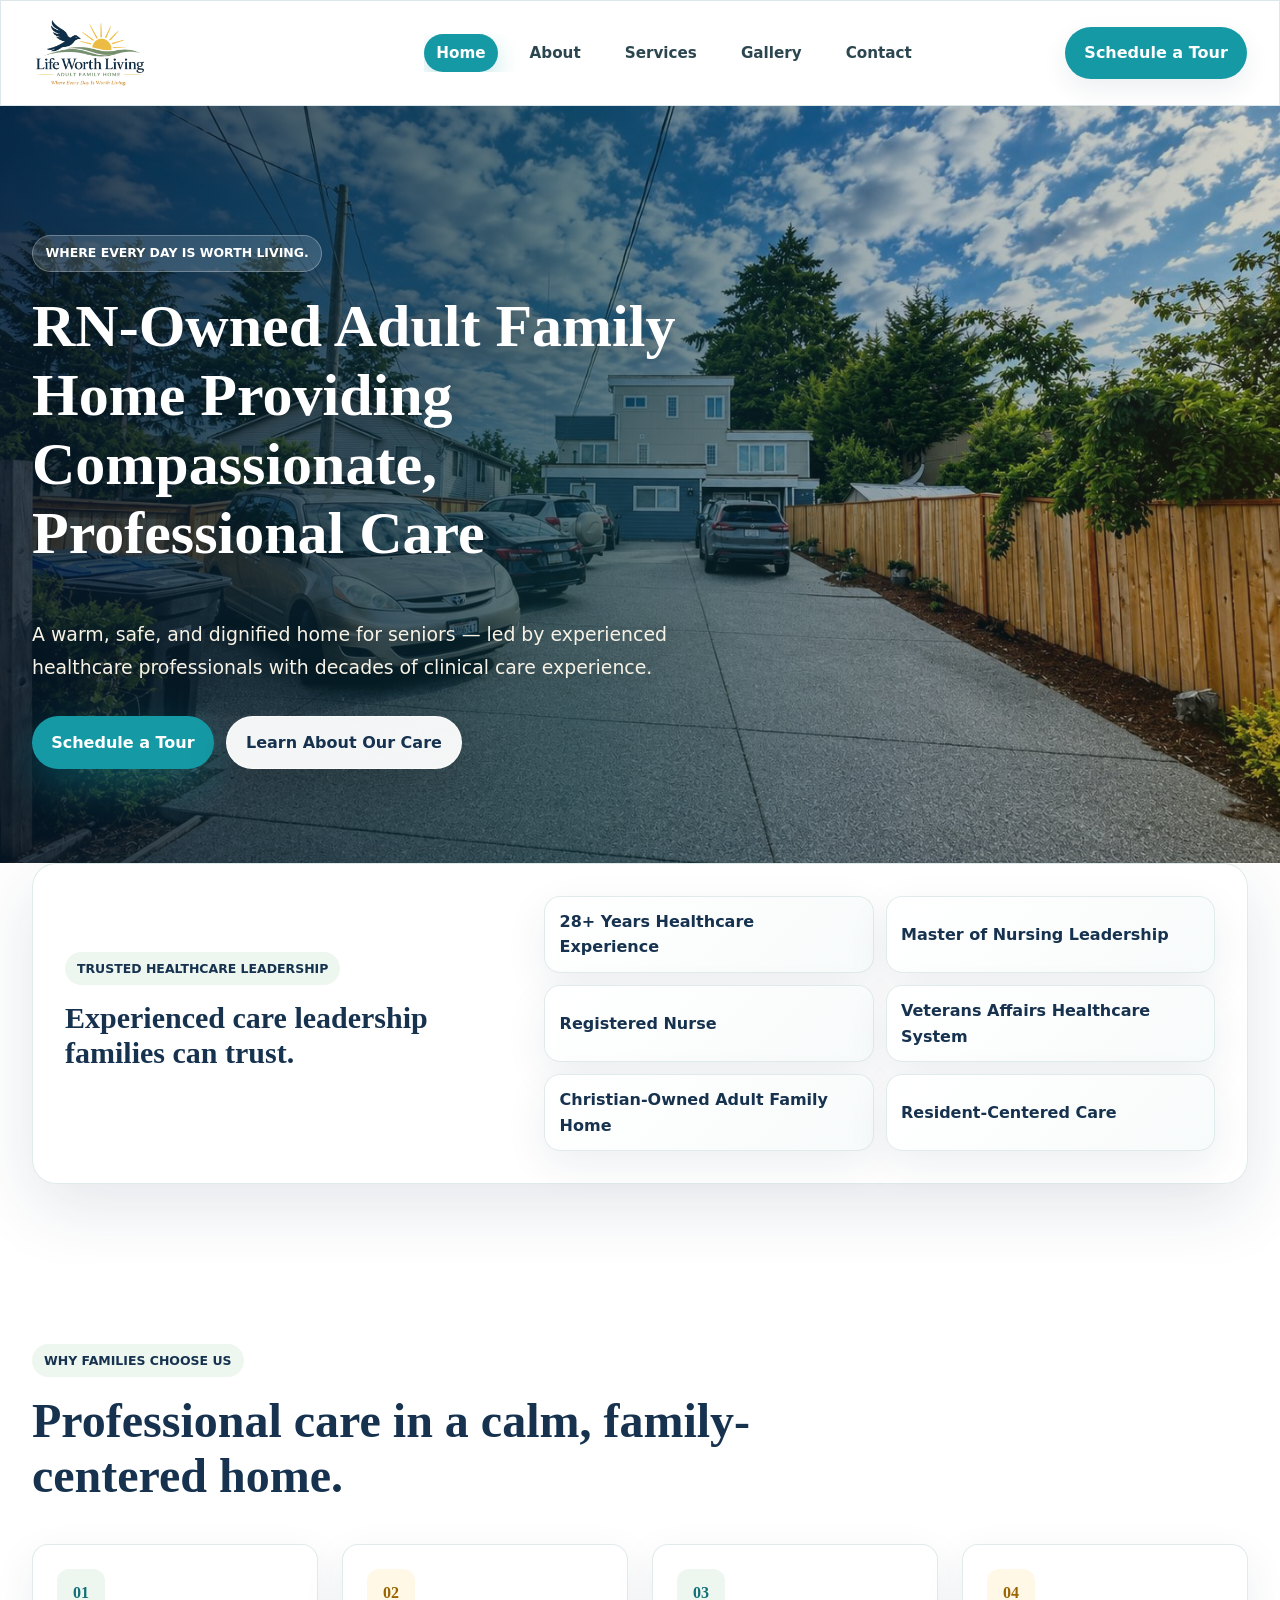
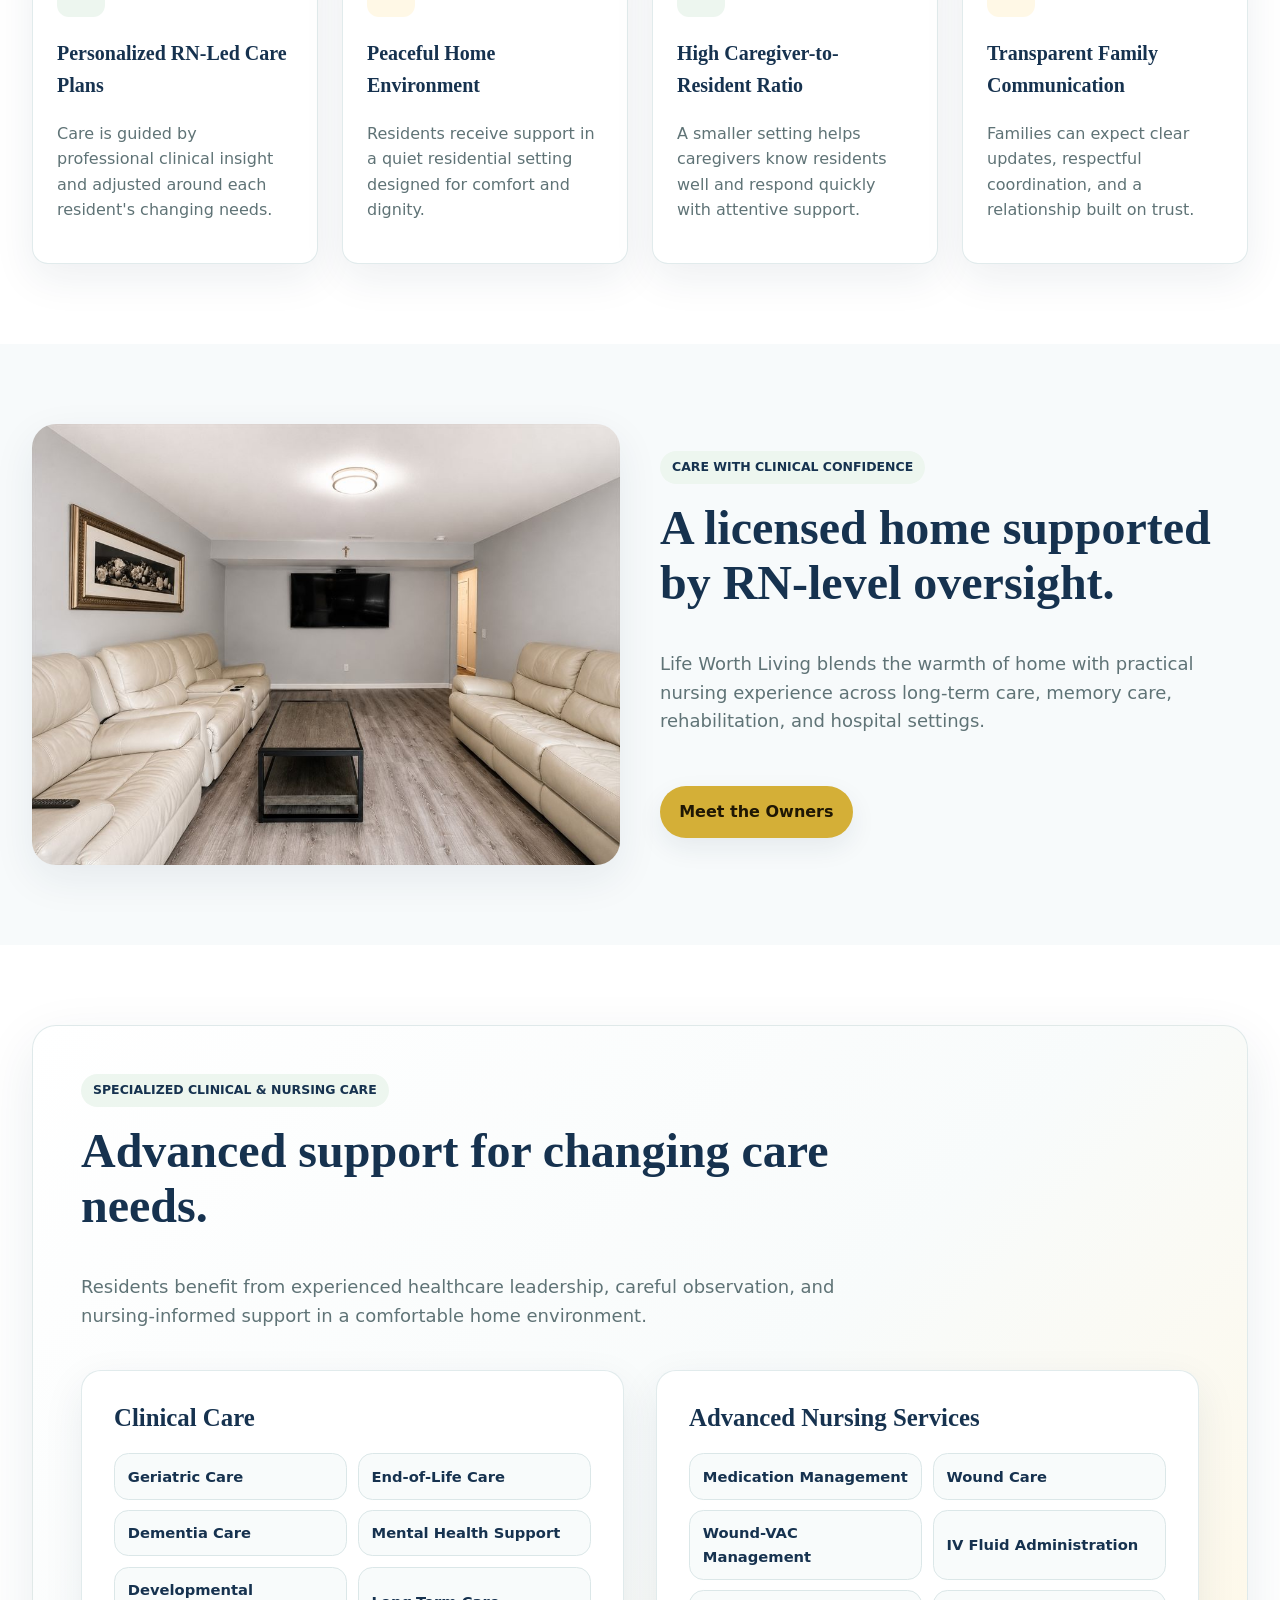
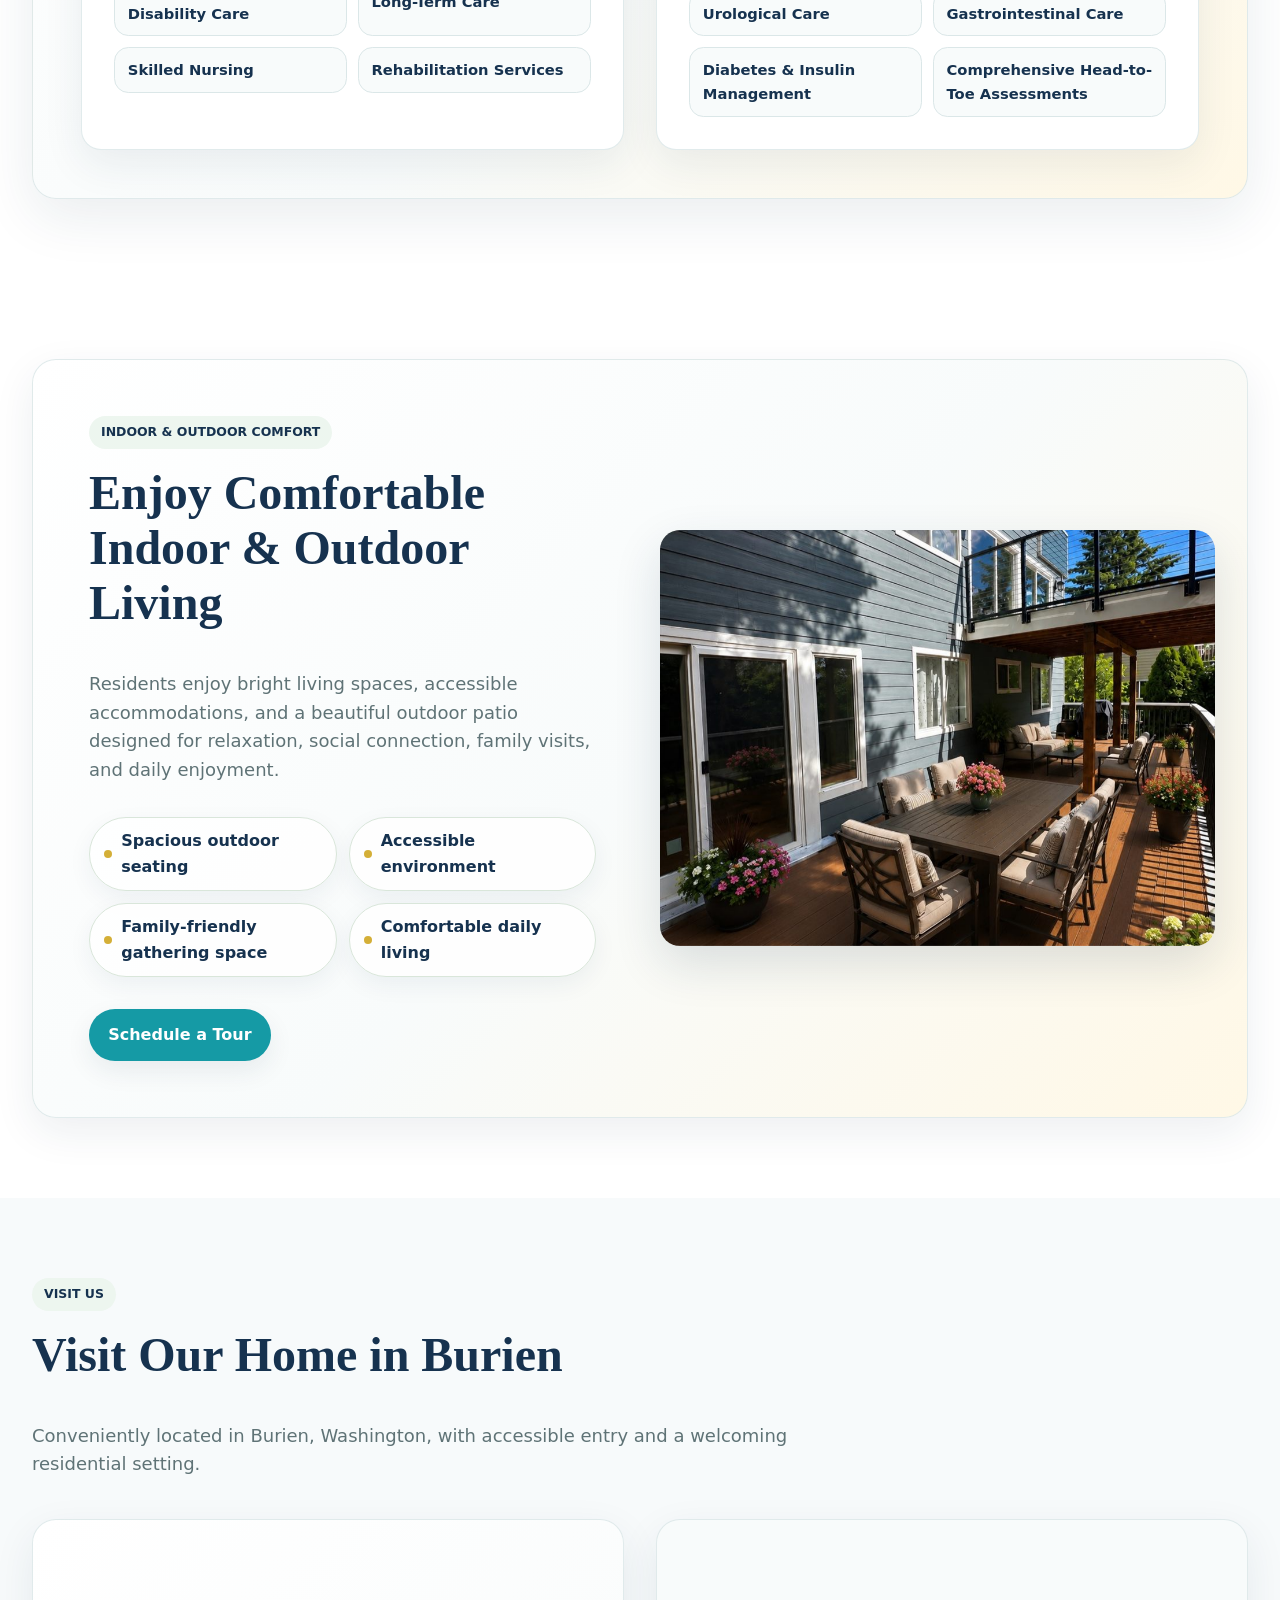
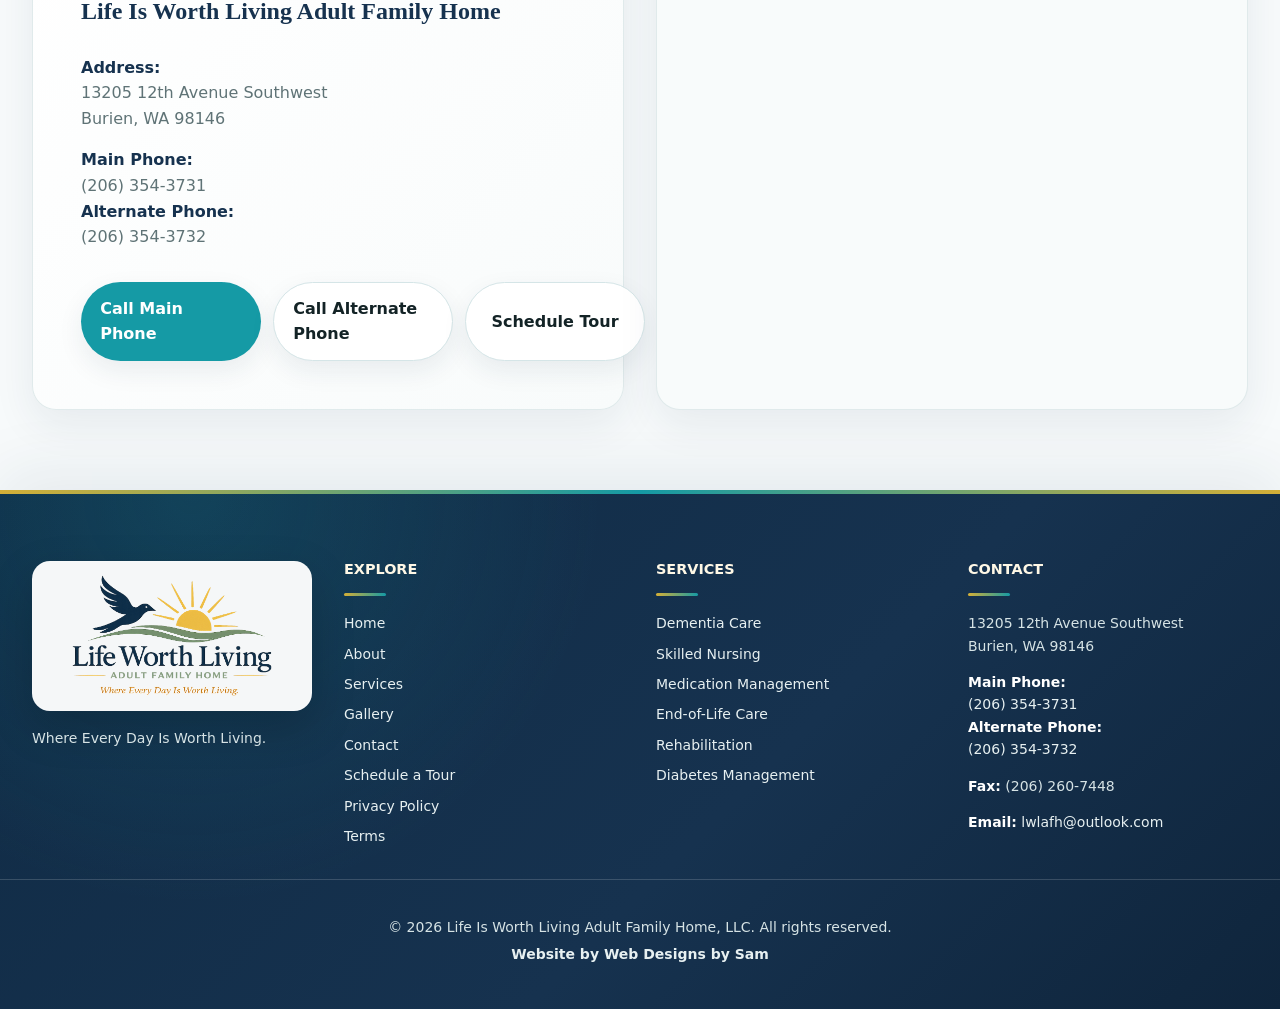
==== index.html @ f5791c4a "Final launch polish and QA" ====
<!doctype html>
<html lang="en">
<head>
  <meta charset="utf-8">
  <meta name="viewport" content="width=device-width, initial-scale=1">
  <title>Life Worth Living | RN-Owned Adult Family Home in Burien, WA</title>
  <meta name="description" content="Life Worth Living is an RN-owned Adult Family Home in Burien, WA providing compassionate 24/7 senior care, medication support, and dignified daily living.">
  <link rel="canonical" href="https://www.lifeworthlivingafh.com/">
  <meta property="og:title" content="Life Worth Living | RN-Owned Adult Family Home">
  <meta property="og:description" content="Compassionate, professional senior care in a warm Burien Adult Family Home.">
  <meta property="og:type" content="website">
  <meta property="og:url" content="https://www.lifeworthlivingafh.com/">
  <meta property="og:image" content="https://www.lifeworthlivingafh.com/assets/images/hero-home.jpg">
  <link rel="icon" type="image/png" href="favicon.png">
  <link rel="apple-touch-icon" href="apple-touch-icon.png">
  <link rel="stylesheet" href="styles.css">
  <script type="application/ld+json">{"@context":"https://schema.org","@type":"NursingHome","name":"Life Is Worth Living Adult Family Home, LLC","description":"RN-owned Adult Family Home in Burien, WA providing compassionate senior care with 15+ years of nursing experience.","address":{"@type":"PostalAddress","streetAddress":"13205 12th Avenue Southwest","addressLocality":"Burien","addressRegion":"WA","postalCode":"98146","addressCountry":"US"},"telephone":["(206) 354-3731","(206) 354-3732"],"email":"lwlafh@outlook.com","url":"https://www.lifeworthlivingafh.com","image":"https://www.lifeworthlivingafh.com/assets/images/hero-home.jpg","openingHours":"Mo-Su 00:00-23:59"}</script>
</head>
<body>
  <!-- Header -->
  <header class="sticky top-0 z-50 bg-white-90 backdrop-blur border site-header" data-mobile-nav>
    <nav class="mx-auto max-w-7xl px-4 sm-px-6 lg-px-8 py-4 flex items-center justify-between gap-4" aria-label="Main navigation">
      <a class="flex items-center gap-3 font-extrabold text-xl text-ink" href="index.html"><img class="brand-logo brand-logo-horizontal" src="assets/logo/logo-primary.png" alt="Life Worth Living Adult Family Home logo"></a>
      <div class="flex items-center gap-5 overflow-x-auto mobile-nav desktop-nav"><a class="nav-link is-active" href="index.html" aria-current="page">Home</a><a class="nav-link" href="about/">About</a><a class="nav-link" href="services/">Services</a><a class="nav-link" href="gallery/">Gallery</a><a class="nav-link" href="contact/">Contact</a></div>
      <a class="btn btn-primary mobile-full desktop-cta" href="schedule-tour/">Schedule a Tour</a>
      <button class="mobile-menu-toggle" type="button" aria-label="Open navigation menu" aria-expanded="false" aria-controls="mobile-menu"><span></span><span></span><span></span></button>
    </nav>
    <div class="premium-mobile-menu" id="mobile-menu" hidden><a class="mobile-menu-link is-active" href="index.html" aria-current="page">Home</a><a class="mobile-menu-link" href="about/">About</a><a class="mobile-menu-link" href="services/">Services</a><a class="mobile-menu-link" href="gallery/">Gallery</a><a class="mobile-menu-link" href="contact/">Contact</a><a class="mobile-menu-link mobile-menu-cta" href="schedule-tour/">Schedule a Tour</a><a class="mobile-menu-link mobile-menu-secondary" href="privacy-policy/">Privacy Policy</a><a class="mobile-menu-link mobile-menu-secondary" href="terms/">Terms</a></div>
  </header>

  <main>
    <!-- Hero -->
    <section class="home-image-hero">
      <div class="home-image-hero-overlay"></div>
      <div class="home-image-hero-content mx-auto max-w-7xl px-4 sm-px-6 lg-px-8">
        <div class="home-image-hero-copy">
          <span class="hero-kicker">Where Every Day Is Worth Living.</span>
          <h1 class="mt-5 text-4xl md-text-6xl font-extrabold leading-tight">RN-Owned Adult Family Home Providing Compassionate, Professional Care</h1>
          <p class="mt-6 text-lg max-w-2xl">A warm, safe, and dignified home for seniors &mdash; led by experienced healthcare professionals with decades of clinical care experience.</p>
          <div class="mt-8 flex gap-3 mobile-wrap">
            <a class="btn btn-primary" href="schedule-tour/">Schedule a Tour</a>
            <a class="btn btn-hero-secondary" href="services/">Learn About Our Care</a>
          </div>
        </div>
      </div>
    </section>

    <!-- Healthcare Leadership Trust Strip -->
    <section class="trust-strip bg-white">
      <div class="mx-auto max-w-7xl px-4 sm-px-6 lg-px-8">
        <div class="trust-panel">
          <div>
            <span class="section-label">Trusted Healthcare Leadership</span>
            <h2 class="mt-4 text-3xl font-extrabold leading-tight">Experienced care leadership families can trust.</h2>
          </div>
          <div class="trust-grid">
            <span class="trust-card">28+ Years Healthcare Experience</span>
            <span class="trust-card">Master of Nursing Leadership</span>
            <span class="trust-card">Registered Nurse</span>
            <span class="trust-card">Veterans Affairs Healthcare System</span>
            <span class="trust-card">Christian-Owned Adult Family Home</span>
            <span class="trust-card">Resident-Centered Care</span>
          </div>
        </div>
      </div>
    </section>

    <!-- Why Families Choose Us -->
    <section class="py-20 bg-white">
      <div class="mx-auto max-w-7xl px-4 sm-px-6 lg-px-8">
        <div class="max-w-3xl">
          <span class="section-label">Why Families Choose Us</span>
          <h2 class="mt-4 text-3xl md-text-5xl font-extrabold leading-tight">Professional care in a calm, family-centered home.</h2>
        </div>
        <div class="mt-10 grid sm-grid-cols-2 lg-grid-cols-4 gap-6">
          <article class="p-6 rounded-2xl border bg-white shadow-card hover-lift transition">
            <div class="w-12 h-12 rounded-xl bg-teal-50 text-teal flex items-center justify-center font-extrabold">01</div>
            <h3 class="mt-5 text-xl font-bold">Personalized RN-Led Care Plans</h3>
            <p class="mt-3 text-muted">Care is guided by professional clinical insight and adjusted around each resident's changing needs.</p>
          </article>
          <article class="p-6 rounded-2xl border bg-white shadow-card hover-lift transition">
            <div class="w-12 h-12 rounded-xl bg-orange-50 text-orange flex items-center justify-center font-extrabold">02</div>
            <h3 class="mt-5 text-xl font-bold">Peaceful Home Environment</h3>
            <p class="mt-3 text-muted">Residents receive support in a quiet residential setting designed for comfort and dignity.</p>
          </article>
          <article class="p-6 rounded-2xl border bg-white shadow-card hover-lift transition">
            <div class="w-12 h-12 rounded-xl bg-teal-50 text-teal flex items-center justify-center font-extrabold">03</div>
            <h3 class="mt-5 text-xl font-bold">High Caregiver-to-Resident Ratio</h3>
            <p class="mt-3 text-muted">A smaller setting helps caregivers know residents well and respond quickly with attentive support.</p>
          </article>
          <article class="p-6 rounded-2xl border bg-white shadow-card hover-lift transition">
            <div class="w-12 h-12 rounded-xl bg-orange-50 text-orange flex items-center justify-center font-extrabold">04</div>
            <h3 class="mt-5 text-xl font-bold">Transparent Family Communication</h3>
            <p class="mt-3 text-muted">Families can expect clear updates, respectful coordination, and a relationship built on trust.</p>
          </article>
        </div>
      </div>
    </section>

    <!-- Care Preview -->
    <section class="py-20 bg-gray-50">
      <div class="mx-auto max-w-7xl px-4 sm-px-6 lg-px-8 grid lg-grid-cols-2 gap-10 items-center">
        <div class="rounded-3xl overflow-hidden shadow-card">
          <picture>
            <source srcset="assets/images/living-room-480.jpg 480w, assets/images/living-room-960.jpg 960w, assets/images/living-room-1440.jpg 1440w" sizes="(max-width: 767px) 92vw, 50vw">
            <img class="w-full aspect-4-3 object-cover photo-img transition" src="assets/images/living-room.jpg" alt="Comfortable shared living room at Life Worth Living Adult Family Home" width="1448" height="1086" loading="lazy" decoding="async">
          </picture>
        </div>
        <div>
          <span class="section-label">Care With Clinical Confidence</span>
          <h2 class="mt-4 text-3xl md-text-5xl font-extrabold leading-tight">A licensed home supported by RN-level oversight.</h2>
          <p class="mt-5 text-muted text-lg">Life Worth Living blends the warmth of home with practical nursing experience across long-term care, memory care, rehabilitation, and hospital settings.</p>
          <a class="mt-8 btn btn-orange" href="about/">Meet the Owners</a>
        </div>
      </div>
    </section>

    <!-- Specialized Clinical Care -->
    <section class="py-20 bg-white">
      <div class="mx-auto max-w-7xl px-4 sm-px-6 lg-px-8">
        <div class="clinical-care">
          <div class="max-w-3xl">
            <span class="section-label">Specialized Clinical &amp; Nursing Care</span>
            <h2 class="mt-4 text-3xl md-text-5xl font-extrabold leading-tight">Advanced support for changing care needs.</h2>
            <p class="mt-5 text-lg text-muted">Residents benefit from experienced healthcare leadership, careful observation, and nursing-informed support in a comfortable home environment.</p>
          </div>
          <div class="mt-10 grid lg-grid-cols-2 gap-8">
            <article class="clinical-card">
              <h3>Clinical Care</h3>
              <div class="clinical-list"><span>Geriatric Care</span><span>End-of-Life Care</span><span>Dementia Care</span><span>Mental Health Support</span><span>Developmental Disability Care</span><span>Long-Term Care</span><span>Skilled Nursing</span><span>Rehabilitation Services</span></div>
            </article>
            <article class="clinical-card">
              <h3>Advanced Nursing Services</h3>
              <div class="clinical-list"><span>Medication Management</span><span>Wound Care</span><span>Wound-VAC Management</span><span>IV Fluid Administration</span><span>Urological Care</span><span>Gastrointestinal Care</span><span>Diabetes &amp; Insulin Management</span><span>Comprehensive Head-to-Toe Assessments</span></div>
            </article>
          </div>
        </div>
      </div>
    </section>

    <!-- Comfortable Living -->
    <section class="py-20 bg-white">
      <div class="mx-auto max-w-7xl px-4 sm-px-6 lg-px-8">
        <div class="premium-living grid lg-grid-cols-2 gap-10 items-center">
          <div class="premium-living-copy">
            <span class="section-label">Indoor &amp; Outdoor Comfort</span>
            <h2 class="mt-4 text-3xl md-text-5xl font-extrabold leading-tight">Enjoy Comfortable Indoor &amp; Outdoor Living</h2>
            <p class="mt-5 text-muted text-lg">Residents enjoy bright living spaces, accessible accommodations, and a beautiful outdoor patio designed for relaxation, social connection, family visits, and daily enjoyment.</p>
            <div class="mt-8 grid sm-grid-cols-2 gap-3">
              <span class="living-highlight"><span class="dot"></span>Spacious outdoor seating</span>
              <span class="living-highlight"><span class="dot"></span>Accessible environment</span>
              <span class="living-highlight"><span class="dot"></span>Family-friendly gathering space</span>
              <span class="living-highlight"><span class="dot"></span>Comfortable daily living</span>
            </div>
            <a class="mt-8 btn btn-primary" href="schedule-tour/">Schedule a Tour</a>
          </div>
          <div class="premium-living-media hover-zoom">
            <picture>
              <source srcset="assets/images/deck-patio-480.jpg 480w, assets/images/deck-patio-960.jpg 960w, assets/images/deck-patio-1440.jpg 1440w" sizes="(max-width: 767px) 92vw, 50vw">
              <img class="w-full aspect-4-3 object-cover photo-img transition" src="assets/images/deck-patio.jpg" alt="Outdoor deck and patio seating area for residents and family visits at Life Worth Living Adult Family Home" width="1086" height="1448" loading="lazy" decoding="async">
            </picture>
          </div>
        </div>
      </div>
    </section>

    <!-- Visit Map -->
    <section class="visit-map-section py-20 bg-gray-50">
      <div class="mx-auto max-w-7xl px-4 sm-px-6 lg-px-8">
        <div class="max-w-3xl">
          <span class="section-label">Visit Us</span>
          <h2 class="mt-4 text-3xl md-text-5xl font-extrabold leading-tight">Visit Our Home in Burien</h2>
          <p class="mt-5 text-lg text-muted">Conveniently located in Burien, Washington, with accessible entry and a welcoming residential setting.</p>
        </div>
        <div class="visit-map-grid mt-10 grid lg-grid-cols-2 gap-8 items-stretch">
          <article class="visit-card rounded-3xl bg-white border shadow-card">
            <h3 class="text-2xl font-extrabold">Life Is Worth Living Adult Family Home</h3>
            <address class="mt-5 text-muted space-y-3" style="font-style:normal">
              <p><strong class="text-ink">Address:</strong><br>13205 12th Avenue Southwest<br>Burien, WA 98146</p>
              <p><strong class="text-ink">Main Phone:</strong><br><a href="tel:+12063543731">(206) 354-3731</a><br><strong class="text-ink">Alternate Phone:</strong><br><a href="tel:+12063543732">(206) 354-3732</a></p>
            </address>
            <div class="mt-8 flex gap-3 mobile-wrap">
              <a class="btn btn-primary" href="tel:+12063543731">Call Main Phone</a>
              <a class="btn btn-secondary" href="tel:+12063543732">Call Alternate Phone</a>
              <a class="btn btn-secondary" href="schedule-tour/">Schedule Tour</a>
            </div>
          </article>
          <div class="map-embed-card rounded-3xl overflow-hidden border shadow-card">
            <iframe title="Google map showing Life Is Worth Living Adult Family Home in Burien" src="https://www.google.com/maps?q=13205%2012th%20Avenue%20Southwest%2C%20Burien%2C%20WA%2098146&amp;output=embed" loading="eager" referrerpolicy="no-referrer-when-downgrade"></iframe>
          </div>
        </div>
      </div>
    </section>
  </main>
  <!-- Footer -->
  <footer class="site-footer bg-ink text-white py-12">
    <div class="footer-grid mx-auto max-w-7xl px-4 sm-px-6 lg-px-8 grid md-grid-cols-2 lg-grid-cols-4 gap-8">
      <div class="footer-brand-col">
        <img class="brand-logo brand-logo-footer" src="assets/logo/logo-primary.png" alt="Life Worth Living Adult Family Home primary logo">
        <p class="mt-4 text-sm text-muted">Where Every Day Is Worth Living.</p>
      </div>
      <div>
        <h2 class="footer-heading">Explore</h2>
        <div class="mt-4 grid gap-2 text-sm"><a class="footer-link" href="index.html">Home</a><a class="footer-link" href="about/">About</a><a class="footer-link" href="services/">Services</a><a class="footer-link" href="gallery/">Gallery</a><a class="footer-link" href="contact/">Contact</a><a class="footer-link" href="schedule-tour/">Schedule a Tour</a><a class="footer-link" href="privacy-policy/">Privacy Policy</a><a class="footer-link" href="terms/">Terms</a></div>
      </div>
      <div>
        <h2 class="footer-heading">Services</h2>
        <div class="mt-4 grid gap-2 text-sm"><a class="footer-link" href="services/">Dementia Care</a><a class="footer-link" href="services/">Skilled Nursing</a><a class="footer-link" href="services/">Medication Management</a><a class="footer-link" href="services/">End-of-Life Care</a><a class="footer-link" href="services/">Rehabilitation</a><a class="footer-link" href="services/">Diabetes Management</a></div>
      </div>
      <div>
        <h2 class="footer-heading">Contact</h2>
        <address class="mt-4 text-sm text-muted space-y-3" style="font-style:normal"><p>13205 12th Avenue Southwest<br>Burien, WA 98146</p><p><strong>Main Phone:</strong><br><a class="footer-link" href="tel:+12063543731">(206) 354-3731</a><br><strong>Alternate Phone:</strong><br><a class="footer-link" href="tel:+12063543732">(206) 354-3732</a></p><p><strong>Fax:</strong> (206) 260-7448</p><p><strong>Email:</strong> <a class="footer-link" href="mailto:lwlafh@outlook.com">lwlafh@outlook.com</a></p></address>
      </div>
    </div>
    <div class="footer-bottom mx-auto max-w-7xl px-4 sm-px-6 lg-px-8 pt-8 mt-8 text-center text-sm text-muted"><p>&copy; 2026 Life Is Worth Living Adult Family Home, LLC. All rights reserved.</p><p class="mt-2"><a class="footer-link designer-credit" href="https://www.afhdesignsbysam.com/" target="_blank" rel="noopener">Website by Web Designs by Sam</a></p></div>
  </footer>
  <script src="assets/js/site.js" defer></script>
</body>
</html>
---- styles.css ----
*{box-sizing:border-box}html{scroll-behavior:smooth}body{margin:0;font-family:Inter,ui-sans-serif,system-ui,-apple-system,BlinkMacSystemFont,"Segoe UI",sans-serif;color:#132326;background:#fff;line-height:1.6;overflow-x:hidden}a{color:inherit;text-decoration:none}img{display:block;max-width:100%;height:auto}button,input,select,textarea{font:inherit}h1,h2,h3,p,li,a,span{overflow-wrap:break-word}.sr-only{position:absolute;width:1px;height:1px;padding:0;margin:-1px;overflow:hidden;clip:rect(0,0,0,0);white-space:nowrap;border:0}.mx-auto{margin-left:auto;margin-right:auto}.mt-2{margin-top:.5rem}.mt-3{margin-top:.75rem}.mt-4{margin-top:1rem}.mt-5{margin-top:1.25rem}.mt-6{margin-top:1.5rem}.mt-8{margin-top:2rem}.mt-10{margin-top:2.5rem}.mt-12{margin-top:3rem}.mb-3{margin-bottom:.75rem}.mb-4{margin-bottom:1rem}.block{display:block}.flex{display:flex}.grid{display:grid}.grid>*{min-width:0}.hidden{display:none}.h-2{height:.5rem}.h-10{height:2.5rem}.h-12{height:3rem}.h-full{height:100%}.min-h-screen{min-height:100vh}.w-full{width:100%}.w-10{width:2.5rem}.w-12{width:3rem}.max-w-2xl{max-width:42rem}.max-w-3xl{max-width:48rem}.max-w-4xl{max-width:56rem}.max-w-6xl{max-width:72rem}.max-w-7xl{max-width:80rem}.flex-1{flex:1 1 0%}.shrink-0{flex-shrink:0}.grid-cols-1{grid-template-columns:repeat(1,minmax(0,1fr))}.items-start{align-items:flex-start}.items-center{align-items:center}.justify-between{justify-content:space-between}.justify-center{justify-content:center}.gap-2{gap:.5rem}.gap-3{gap:.75rem}.gap-4{gap:1rem}.gap-5{gap:1.25rem}.gap-6{gap:1.5rem}.gap-8{gap:2rem}.gap-10{gap:2.5rem}.space-y-3>*+*{margin-top:.75rem}.space-y-4>*+*{margin-top:1rem}.space-y-5>*+*{margin-top:1.25rem}.overflow-hidden{overflow:hidden}.overflow-x-auto{overflow-x:auto}.rounded-xl{border-radius:.75rem}.rounded-2xl{border-radius:1rem}.rounded-3xl{border-radius:1.5rem}.rounded-full{border-radius:9999px}.border{border:1px solid #dbe7e8}.border-t{border-top:1px solid #dbe7e8}.border-teal{border-color:#159aa5}.bg-white{background:#fff}.bg-gray-50{background:#f7fafb}.bg-gray-100{background:#eef5f6}.bg-teal{background:#159aa5}.bg-teal-50{background:#eafafa}.bg-orange{background:#f59e0b}.bg-orange-50{background:#fff7e8}.bg-ink{background:#132326}.bg-soft{background:#f8fbfb}.bg-gradient{background:linear-gradient(135deg,#f7fbfb 0%,#eefafa 48%,#fff7e8 100%)}.object-cover{object-fit:cover}.p-4{padding:1rem}.p-5{padding:1.25rem}.p-6{padding:1.5rem}.p-8{padding:2rem}.px-3{padding-left:.75rem;padding-right:.75rem}.px-4{padding-left:1rem;padding-right:1rem}.px-5{padding-left:1.25rem;padding-right:1.25rem}.px-6{padding-left:1.5rem;padding-right:1.5rem}.py-2{padding-top:.5rem;padding-bottom:.5rem}.py-3{padding-top:.75rem;padding-bottom:.75rem}.py-4{padding-top:1rem;padding-bottom:1rem}.py-5{padding-top:1.25rem;padding-bottom:1.25rem}.py-8{padding-top:2rem;padding-bottom:2rem}.py-12{padding-top:3rem;padding-bottom:3rem}.py-16{padding-top:4rem;padding-bottom:4rem}.py-20{padding-top:5rem;padding-bottom:5rem}.pt-8{padding-top:2rem}.pb-4{padding-bottom:1rem}.text-center{text-align:center}.text-sm{font-size:.875rem}.text-base{font-size:1rem}.text-lg{font-size:1.125rem}.text-xl{font-size:1.25rem}.text-2xl{font-size:1.5rem}.text-3xl{font-size:1.875rem}.text-4xl{font-size:2.25rem}.font-medium{font-weight:500}.font-semibold{font-weight:600}.font-bold{font-weight:700}.font-extrabold{font-weight:800}.leading-tight{line-height:1.15}.leading-relaxed{line-height:1.75}.tracking-wide{letter-spacing:0}.text-white{color:#fff}.text-ink{color:#132326}.text-muted{color:#5f7376}.text-teal{color:#127f88}.text-orange{color:#b86f00}.shadow-soft{box-shadow:0 18px 60px rgba(13,73,77,.12)}.shadow-card{box-shadow:0 12px 35px rgba(18,61,65,.09)}.transition{transition:all .22s ease}.hover-lift:hover{transform:translateY(-3px);box-shadow:0 18px 55px rgba(18,61,65,.14)}.hover-zoom:hover img{transform:scale(1.035)}.sticky{position:sticky}.top-0{top:0}.z-50{z-index:50}.backdrop-blur{backdrop-filter:blur(18px)}.bg-white-90{background:rgba(255,255,255,.9)}.ring-focus:focus{outline:3px solid rgba(21,154,165,.35);outline-offset:3px}.aspect-video{aspect-ratio:16/9}.aspect-4-3{aspect-ratio:4/3}.input{width:100%;border:1px solid #cfe0e2;border-radius:1rem;padding:.9rem 1rem;background:#fff;color:#132326}.input:focus{outline:3px solid rgba(21,154,165,.28);border-color:#159aa5}.btn{display:inline-flex;align-items:center;justify-content:center;min-height:48px;border-radius:9999px;padding:.82rem 1.2rem;font-weight:700;transition:all .22s ease}.btn-primary{background:#159aa5;color:#fff;box-shadow:0 10px 25px rgba(21,154,165,.24)}.btn-primary:hover{background:#117f88;transform:translateY(-1px)}.btn-secondary{background:#fff;color:#132326;border:1px solid #d5e5e7}.btn-secondary:hover{border-color:#159aa5;transform:translateY(-1px)}.btn-orange{background:#f59e0b;color:#1d1608;box-shadow:0 10px 24px rgba(245,158,11,.22)}.btn-orange:hover{background:#df8f06;transform:translateY(-1px)}.badge{display:inline-flex;align-items:center;gap:.45rem;max-width:100%;border-radius:9999px;border:1px solid #d7e7e8;background:#fff;padding:.55rem .85rem;font-size:.9rem;font-weight:700;color:#244145}.dot{width:.5rem;height:.5rem;flex:0 0 .5rem;border-radius:9999px;background:#159aa5}.section-label{display:inline-flex;border-radius:9999px;background:#eafafa;color:#127f88;padding:.4rem .75rem;font-size:.78rem;font-weight:800;text-transform:uppercase}.prose p{margin:.75rem 0}.nav-link{white-space:nowrap;color:#36565a;font-size:.95rem;font-weight:700}.nav-link:hover{color:#127f88}.footer-link{color:#d8e6e8}.footer-link:hover{color:#fff}.bg-ink .text-muted{color:#c5d4d6}.map-placeholder{min-height:330px;background:linear-gradient(135deg,#dfeaec,#f8fbfb);position:relative}.map-placeholder:before,.map-placeholder:after{content:"";position:absolute;border-radius:9999px}.map-placeholder:before{inset:25% 18%;border:2px solid rgba(21,154,165,.35)}.map-placeholder:after{width:32px;height:32px;background:#f59e0b;top:44%;left:48%;box-shadow:0 12px 24px rgba(245,158,11,.28)}@media (min-width:640px){.sm-flex-row{flex-direction:row}.sm-text-5xl{font-size:3rem}.sm-p-8{padding:2rem}.sm-px-6{padding-left:1.5rem;padding-right:1.5rem}.sm-grid-cols-2{grid-template-columns:repeat(2,minmax(0,1fr))}}@media (min-width:768px){.md-flex{display:flex}.md-hidden{display:none}.md-grid-cols-2{grid-template-columns:repeat(2,minmax(0,1fr))}.md-grid-cols-3{grid-template-columns:repeat(3,minmax(0,1fr))}.md-text-left{text-align:left}.md-text-5xl{font-size:3rem}.md-text-6xl{font-size:3.75rem}.md-py-24{padding-top:6rem;padding-bottom:6rem}}@media (min-width:1024px){.lg-grid-cols-2{grid-template-columns:repeat(2,minmax(0,1fr))}.lg-grid-cols-3{grid-template-columns:repeat(3,minmax(0,1fr))}.lg-grid-cols-4{grid-template-columns:repeat(4,minmax(0,1fr))}.lg-px-8{padding-left:2rem;padding-right:2rem}.lg-py-28{padding-top:7rem;padding-bottom:7rem}.lg-text-6xl{font-size:3.75rem}.lg-col-span-2{grid-column:span 2/span 2}}@media (max-width:767px){.mobile-wrap{flex-wrap:wrap}.mobile-full{width:100%}.mobile-nav{width:100%;justify-content:flex-start;padding-top:.5rem}.text-4xl{font-size:1.6rem}.text-lg{font-size:.95rem}.py-20{padding-top:4rem;padding-bottom:4rem}.btn{padding:.82rem 1rem}.p-6{padding:1.25rem}}

/* Brand layer */
:root{--navy:#16324f;--sage:#7c9a7d;--gold:#d4af37;--cream:#faf9f6;--teal:#159aa5;--orange:#f59e0b;--ink:#132326}body{font-family:"Inter",ui-sans-serif,system-ui,-apple-system,BlinkMacSystemFont,"Segoe UI",sans-serif;color:var(--ink)}h1,h2,h3,.font-extrabold{font-family:"Playfair Display",Georgia,"Times New Roman",serif;color:var(--navy)}.brand-logo{display:block;height:auto;object-fit:contain}.brand-logo-horizontal{width:min(290px,62vw);max-height:64px}.brand-logo-footer{width:min(260px,80vw);max-height:130px;background:#fff;border-radius:18px;padding:.5rem}.bg-ink{background:var(--navy)}.text-ink{color:var(--navy)}.bg-gradient{background:linear-gradient(135deg,var(--cream) 0%,#eef7ef 48%,#fff7e8 100%)}.bg-teal{background:var(--teal)}.bg-teal-50{background:#edf6ef}.bg-orange{background:var(--orange)}.bg-orange-50{background:#fff8e6}.text-teal{color:#126f77}.text-orange{color:#9a6500}.btn-primary{background:var(--teal);box-shadow:0 10px 25px rgba(21,154,165,.24)}.btn-primary:hover{background:#117f88}.btn-orange{background:var(--gold);color:#1f1704;box-shadow:0 10px 24px rgba(212,175,55,.24)}.btn-orange:hover{background:#c49e2c}.section-label{background:#edf6ef;color:var(--navy)}.dot{background:var(--gold)}.badge{border-color:#d9e6da;color:var(--navy)}.nav-link{color:#2c4650}.nav-link:hover{color:var(--teal)}.shadow-soft{box-shadow:0 18px 60px rgba(22,50,79,.12)}.shadow-card{box-shadow:0 12px 35px rgba(22,50,79,.09)}@media(max-width:767px){.brand-logo-horizontal{width:min(238px,62vw);max-height:54px}.brand-logo-footer{width:min(230px,84vw)}}

/* Brand polish overrides */
.brand-logo-horizontal{width:min(370px,70vw);max-height:78px}.brand-logo-footer{width:min(300px,84vw);max-height:150px}@media(max-width:767px){h1.text-4xl{font-size:1.42rem;line-height:1.18}.brand-logo-horizontal{width:min(225px,64vw);max-height:58px}.btn{font-size:.95rem}}

/* Brand visual QA overrides */
.brand-logo-horizontal{width:min(360px,70vw);height:72px;object-fit:cover;object-position:center}.brand-logo-footer{width:min(280px,84vw);height:auto;object-fit:contain}.rounded-2xl.w-full.aspect-4-3.object-cover[src^="/assets/images/"],.w-full.aspect-4-3.object-cover[src^="/assets/images/"]{object-fit:contain;background:#faf9f6}@media(max-width:767px){h1.text-4xl{font-size:1.32rem;line-height:1.2}.brand-logo-horizontal{width:min(240px,72vw);height:64px}}

/* Photo image framing */
.rounded-2xl.w-full.aspect-4-3.object-cover[src^="/assets/images/"],.w-full.aspect-4-3.object-cover[src^="/assets/images/"]{object-fit:cover;object-position:center bottom;background:#faf9f6}

/* Client photo presentation */
picture{display:block}.photo-img,.gallery-card img{width:100%;height:auto;object-position:center}.gallery-card{align-self:start;border:1px solid rgba(219,231,232,.7)}.gallery-card picture{overflow:hidden;background:#faf9f6}.gallery-feature{border-color:rgba(212,175,55,.5);box-shadow:0 18px 52px rgba(22,50,79,.13)}.gallery-feature img{object-position:center 58%}.hover-zoom img{will-change:transform;transition:transform .45s ease}.hover-zoom:focus-within img{transform:scale(1.035)}@media(max-width:767px){header nav,.mobile-nav,main,section,.gallery-card{max-width:100vw;min-width:0}.mobile-nav{overflow-x:auto}.gallery-feature{grid-column:auto}.gallery-card figcaption{padding:1rem}.gallery-card{width:min(76vw,340px);justify-self:center}.gallery-card img{max-width:100%}.gallery-feature img{aspect-ratio:4/3}.gallery-card .text-xl{font-size:1.1rem}.bg-gradient.text-center h1{width:18rem;max-width:76vw;margin-left:auto;margin-right:auto;white-space:normal;text-wrap:balance}.bg-gradient.text-center p{width:18rem;max-width:76vw;margin-left:auto;margin-right:auto}}

/* Premium living section */
.premium-living{border:1px solid rgba(219,231,232,.78);border-radius:1.5rem;background:linear-gradient(135deg,#fff 0%,#f8fbfb 52%,#fff8e6 100%);box-shadow:0 22px 70px rgba(22,50,79,.11);padding:clamp(1rem,3vw,2rem)}.premium-living-copy{padding:clamp(.5rem,2vw,1.5rem)}.premium-living-media{border-radius:1.25rem;overflow:hidden;box-shadow:0 18px 48px rgba(22,50,79,.14);background:#faf9f6}.premium-living-media img{object-position:center 58%}.living-highlight{display:flex;align-items:center;gap:.55rem;min-height:48px;border:1px solid #d9e6da;border-radius:9999px;background:rgba(255,255,255,.86);padding:.65rem .9rem;font-weight:800;color:var(--navy);box-shadow:0 8px 24px rgba(22,50,79,.06)}.premium-living:hover{transform:translateY(-2px);box-shadow:0 28px 80px rgba(22,50,79,.14)}.premium-living{transition:transform .28s ease,box-shadow .28s ease}@media(max-width:767px){.premium-living{padding:1rem;border-radius:1.25rem}.premium-living-copy{padding:.25rem}.premium-living-media{order:-1}.living-highlight{border-radius:1rem;align-items:flex-start}.premium-living .btn{width:100%}}

/* Mobile heading fit */
@media(max-width:767px){h1.text-4xl{font-size:1.12rem;line-height:1.22;max-width:100%}}

@media(max-width:767px){.mobile-nav{gap:.65rem 1rem;justify-content:center;flex-wrap:wrap;overflow-x:visible}.nav-link{font-size:.88rem}.mobile-full{width:calc(100% - 2rem);margin-left:auto;margin-right:auto}}

@media(max-width:767px){header nav.mobile-wrap{flex-direction:column;align-items:center;justify-content:center}.brand-logo-horizontal{width:min(250px,82vw)}}

@media(max-width:767px){main>section>.mx-auto{width:min(calc(100vw - 2rem),358px);padding-left:0;padding-right:0}main>section>.mx-auto.max-w-4xl{width:min(calc(100vw - 2rem),340px)}main h2,main h3,main p,main article{max-width:100%}.badge,.living-highlight{width:100%}}

@media(max-width:767px){main .mobile-wrap{width:100%;flex-direction:column}main .mobile-wrap .btn{width:100%}}

@media(max-width:767px){main h2.text-3xl{font-size:1.35rem;line-height:1.2}main h3.text-xl{font-size:1.05rem;line-height:1.25}.premium-living h2.text-3xl{font-size:1.45rem}}

/* Premium About page */
.about-hero .badge{background:rgba(255,255,255,.9);box-shadow:0 10px 28px rgba(22,50,79,.08)}.about-panel{position:relative;overflow:hidden}.about-panel:before{content:"";position:absolute;inset:0 0 auto auto;width:140px;height:140px;background:radial-gradient(circle,rgba(212,175,55,.18),rgba(212,175,55,0) 68%);pointer-events:none}.owner-card{position:relative;overflow:hidden;transition:transform .28s ease,box-shadow .28s ease}.owner-card:before{content:"";position:absolute;left:0;top:0;width:100%;height:5px;background:linear-gradient(90deg,var(--teal),var(--gold))}.credential-stack{display:flex;flex-wrap:wrap;justify-content:flex-end;gap:.55rem;max-width:18rem}.credential-badge{display:inline-flex;align-items:center;min-height:36px;border-radius:9999px;border:1px solid #d9e6da;background:#f8fbfb;padding:.45rem .7rem;font-size:.78rem;font-weight:900;color:var(--navy);box-shadow:0 8px 20px rgba(22,50,79,.06)}.specialty-grid{display:grid;grid-template-columns:repeat(2,minmax(0,1fr));gap:.65rem}.specialty-grid span{display:flex;align-items:center;min-height:44px;border:1px solid #dbe7e8;border-radius:1rem;background:#f8fbfb;padding:.65rem .8rem;font-size:.92rem;font-weight:800;color:var(--navy)}.about-photo-card{overflow:hidden;border-radius:1.25rem;border:1px solid #dbe7e8;background:#faf9f6;box-shadow:0 18px 48px rgba(22,50,79,.1)}.mission-card{padding:clamp(1.5rem,5vw,4rem);background:linear-gradient(135deg,#fff 0%,#f8fbfb 52%,#fff8e6 100%);position:relative;overflow:hidden}.mission-card:after{content:"";position:absolute;right:clamp(1rem,5vw,4rem);bottom:clamp(1rem,4vw,3rem);width:90px;height:6px;border-radius:9999px;background:var(--gold)}.value-card{min-height:210px;border:1px solid rgba(219,231,232,.86);border-radius:1.25rem;background:#fff;padding:1.45rem;box-shadow:0 12px 35px rgba(22,50,79,.08);transition:transform .24s ease,box-shadow .24s ease,border-color .24s ease}.value-card:hover{transform:translateY(-3px);border-color:rgba(21,154,165,.38);box-shadow:0 18px 48px rgba(22,50,79,.12)}.value-card span{display:inline-flex;align-items:center;justify-content:center;width:42px;height:42px;border-radius:50%;background:#edf6ef;color:var(--navy);font-weight:900}.value-card h3{margin:.95rem 0 .55rem;font-size:1.35rem;line-height:1.2}.value-card p{margin:0;color:#5f7376}.about-cta{display:grid;grid-template-columns:minmax(0,1fr) auto;gap:2rem;align-items:center;border:1px solid rgba(219,231,232,.86);background:linear-gradient(135deg,#f8fbfb 0%,#fff 48%,#fff8e6 100%);padding:clamp(1.5rem,5vw,4rem)}.about-cta-actions{display:grid;gap:.8rem;min-width:220px}.about-cta .btn{width:100%}@media(max-width:767px){.about-hero h1.text-4xl{font-size:1.68rem;line-height:1.16}.credential-stack{width:100%;justify-content:flex-start}.credential-badge{border-radius:.9rem}.specialty-grid{grid-template-columns:1fr}.owner-card,.about-panel,.mission-card{padding:1.35rem}.value-card{min-height:auto;padding:1.25rem}.about-cta{grid-template-columns:1fr;padding:1.35rem}.about-cta-actions{min-width:0}.about-hero .badge{width:100%;justify-content:center}}

/* Final premium polish */
.premium-hero{padding-top:clamp(6rem,10vw,9rem);padding-bottom:clamp(6rem,10vw,9rem)}.premium-hero h1{max-width:13ch}.premium-hero p{font-size:1.2rem;line-height:1.8}.premium-hero .btn{min-width:180px}.trust-strip{padding:0 0 5rem}.trust-panel{margin-top:-2.2rem;position:relative;z-index:3;display:grid;grid-template-columns:minmax(0,.8fr) minmax(0,1.2fr);gap:2rem;align-items:center;border:1px solid rgba(219,231,232,.88);border-radius:1.5rem;background:rgba(255,255,255,.96);box-shadow:0 22px 70px rgba(22,50,79,.12);padding:clamp(1.25rem,3vw,2rem);backdrop-filter:blur(18px)}.trust-grid{display:grid;grid-template-columns:repeat(2,minmax(0,1fr));gap:.75rem}.trust-card{display:flex;align-items:center;min-height:52px;border:1px solid #d9e6da;border-radius:1rem;background:linear-gradient(135deg,#fff,#f8fbfb);padding:.75rem .9rem;font-weight:900;color:var(--navy);box-shadow:0 8px 24px rgba(22,50,79,.06)}.clinical-care{border:1px solid rgba(219,231,232,.86);border-radius:1.5rem;background:linear-gradient(135deg,#fff 0%,#f8fbfb 55%,#fff8e6 100%);box-shadow:0 18px 55px rgba(22,50,79,.09);padding:clamp(1.25rem,4vw,3rem)}.clinical-card{border:1px solid #dbe7e8;border-radius:1.25rem;background:#fff;padding:clamp(1.25rem,3vw,2rem);box-shadow:0 12px 35px rgba(22,50,79,.08)}.clinical-card h3{margin:0 0 1.25rem;font-size:1.55rem;line-height:1.2}.clinical-list{display:grid;grid-template-columns:repeat(2,minmax(0,1fr));gap:.65rem}.clinical-list span{display:flex;align-items:center;min-height:44px;border:1px solid #dbe7e8;border-radius:.9rem;background:#f8fbfb;padding:.65rem .8rem;font-size:.92rem;font-weight:800;color:var(--navy)}.site-footer{padding-top:4rem;padding-bottom:2.5rem}.site-footer .brand-logo-footer{margin-bottom:.5rem}.footer-heading{position:relative;margin:0;color:#fff;font-family:Inter,ui-sans-serif,system-ui,sans-serif;font-size:.9rem;font-weight:900;text-transform:uppercase;letter-spacing:0}.footer-heading:after{content:"";display:block;width:42px;height:3px;border-radius:9999px;background:var(--gold);margin-top:.75rem}.site-footer .footer-link{transition:color .2s ease,transform .2s ease}.site-footer .footer-link:hover{color:#fff;transform:translateX(2px)}.footer-bottom{border-top:1px solid rgba(216,230,232,.22)}@media(max-width:767px){.premium-hero{padding-top:4.75rem;padding-bottom:4.75rem}.premium-hero h1.text-4xl{font-size:1.72rem;line-height:1.16;max-width:100%}.premium-hero p{font-size:1rem;line-height:1.65}.premium-hero .btn{width:100%}.trust-strip{padding-bottom:4rem}.trust-panel{margin-top:0;grid-template-columns:1fr;border-radius:1.25rem}.trust-grid,.clinical-list{grid-template-columns:1fr}.trust-card{min-height:48px}.clinical-care{border-radius:1.25rem}.clinical-card{padding:1.15rem}.site-footer{text-align:left}.site-footer .brand-logo-footer{margin-left:0}.footer-heading{margin-top:.5rem}}

/* Premium interaction polish */
main section{animation:fade-up .58s ease both}main section:nth-child(2){animation-delay:.05s}main section:nth-child(3){animation-delay:.1s}.shadow-card,.owner-card,.value-card,.gallery-card,.clinical-card,.trust-card,.premium-living,.about-panel,.mission-card,.about-cta,main form,main aside>div,main article[class*="rounded"],main div.rounded-3xl.shadow-card,main div.rounded-3xl.shadow-soft{border-color:rgba(219,231,232,.82);box-shadow:0 14px 42px rgba(22,50,79,.08);transition:transform .28s ease,box-shadow .28s ease,border-color .28s ease}.shadow-card:hover,.owner-card:hover,.value-card:hover,.gallery-card:hover,.clinical-card:hover,.trust-card:hover,.premium-living:hover,.about-panel:hover,.mission-card:hover,.about-cta:hover,main article[class*="rounded"]:hover,main div.rounded-3xl.shadow-card:hover,main div.rounded-3xl.shadow-soft:hover{transform:translateY(-4px);border-color:rgba(21,154,165,.32);box-shadow:0 24px 64px rgba(22,50,79,.13)}.btn{box-shadow:0 10px 26px rgba(22,50,79,.08);transition:transform .24s ease,box-shadow .24s ease,background-color .24s ease,border-color .24s ease}.btn:hover{transform:translateY(-2px);box-shadow:0 16px 38px rgba(22,50,79,.16)}.btn-primary:hover{box-shadow:0 18px 42px rgba(21,154,165,.32)}.btn-orange:hover{box-shadow:0 18px 42px rgba(212,175,55,.3)}.js-lightbox-image{cursor:zoom-in;outline-offset:5px}.js-lightbox-image:focus-visible,.btn:focus-visible,.nav-link:focus-visible,.footer-link:focus-visible{outline:3px solid rgba(21,154,165,.42);outline-offset:4px}.hover-zoom,.premium-living-media,.gallery-card picture,main picture{overflow:hidden}.hover-zoom img,.premium-living-media img,.gallery-card img,.photo-img{transition:transform .48s ease,filter .48s ease}.hover-zoom:hover img,.premium-living-media:hover img,.gallery-card:hover img,.photo-img:hover{transform:scale(1.04);filter:saturate(1.03)}.image-lightbox{position:fixed;inset:0;z-index:9999;display:flex;align-items:center;justify-content:center;background:rgba(5,16,24,.86);backdrop-filter:blur(14px);padding:clamp(1rem,4vw,3rem);animation:lightbox-fade .18s ease both}.image-lightbox[hidden]{display:none}.image-lightbox-frame{max-width:min(1120px,94vw);max-height:88vh;border-radius:1.25rem;overflow:hidden;box-shadow:0 30px 90px rgba(0,0,0,.38);background:#0f1f2d}.image-lightbox img{display:block;max-width:100%;max-height:88vh;width:auto;height:auto;object-fit:contain}.image-lightbox-close{position:fixed;top:clamp(1rem,3vw,2rem);right:clamp(1rem,3vw,2rem);display:inline-flex;align-items:center;justify-content:center;width:48px;height:48px;border:1px solid rgba(255,255,255,.28);border-radius:9999px;background:rgba(255,255,255,.94);color:var(--navy);font-size:2rem;line-height:1;cursor:pointer;box-shadow:0 16px 44px rgba(0,0,0,.28);transition:transform .22s ease,box-shadow .22s ease}.image-lightbox-close:hover{transform:translateY(-2px);box-shadow:0 20px 54px rgba(0,0,0,.34)}.image-lightbox-close:focus-visible{outline:3px solid rgba(255,255,255,.7);outline-offset:4px}.lightbox-open{overflow:hidden}@keyframes fade-up{from{opacity:0;transform:translateY(18px)}to{opacity:1;transform:translateY(0)}}@keyframes lightbox-fade{from{opacity:0}to{opacity:1}}@media(max-width:767px){.image-lightbox{padding:1rem}.image-lightbox-frame{max-width:94vw;max-height:82vh;border-radius:1rem}.image-lightbox img{max-height:82vh}.image-lightbox-close{width:44px;height:44px;font-size:1.7rem}.shadow-card,.owner-card,.value-card,.gallery-card,.clinical-card,.trust-card,.premium-living,.about-panel,.mission-card,.about-cta{box-shadow:0 12px 34px rgba(22,50,79,.08)}}@media(prefers-reduced-motion:reduce){html{scroll-behavior:auto}*,*::before,*::after{animation-duration:.001ms!important;animation-iteration-count:1!important;scroll-behavior:auto!important;transition-duration:.001ms!important}main section{animation:none!important}.hover-zoom:hover img,.premium-living-media:hover img,.gallery-card:hover img,.photo-img:hover,.shadow-card:hover,.owner-card:hover,.value-card:hover,.gallery-card:hover,.clinical-card:hover,.trust-card:hover,.premium-living:hover,.about-panel:hover,.mission-card:hover,.about-cta:hover,.btn:hover{transform:none!important}}

/* Final homepage hero, map, and footer polish */
.home-hero{min-height:calc(100vh - 82px);display:flex;align-items:center}.home-hero-grid{grid-template-columns:minmax(0,.88fr) minmax(0,1.12fr);gap:clamp(2rem,5vw,4.5rem)}.hero-photo-card{padding:clamp(.75rem,1.6vw,1.25rem);border:1px solid rgba(219,231,232,.8);box-shadow:0 28px 80px rgba(22,50,79,.16)}.hero-photo-card img{min-height:clamp(420px,56vh,660px);object-fit:cover;object-position:center}.visit-map-section{position:relative}.visit-card{padding:clamp(1.5rem,4vw,3rem);background:linear-gradient(135deg,#fff 0%,#f8fbfb 100%)}.visit-card .btn{min-width:180px}.map-embed-card{min-height:430px;background:#f8fbfb}.map-embed-card iframe{display:block;width:100%;height:100%;min-height:430px;border:0}.site-footer .footer-grid{align-items:start}.site-footer .footer-brand-col .footer-heading{margin-bottom:1rem}.site-footer .brand-logo-footer{margin-top:.25rem}.site-footer address strong{color:#fff}.footer-bottom{text-align:center}.footer-bottom p{margin:.25rem 0}.footer-bottom .footer-link{font-weight:800}@media(max-width:767px){.home-hero{min-height:auto}.home-hero-grid{grid-template-columns:1fr;gap:2rem}.hero-photo-card{padding:.75rem;border-radius:1.25rem}.hero-photo-card img{min-height:260px;aspect-ratio:4/3}.visit-card{padding:1.25rem}.visit-card .btn{width:100%}.map-embed-card,.map-embed-card iframe{min-height:320px}.site-footer .footer-grid{gap:2rem}.site-footer .footer-brand-col .footer-heading{margin-bottom:.75rem}.footer-bottom{padding-left:1rem;padding-right:1rem}}

/* Final navigation and footer UX polish */
.nav-link{position:relative;display:inline-flex;align-items:center;min-height:38px;border-radius:9999px;padding:.45rem .75rem;transition:color .18s ease,background-color .18s ease,box-shadow .18s ease,transform .18s ease}.nav-link:after{content:"";position:absolute;left:.75rem;right:.75rem;bottom:.3rem;height:2px;border-radius:9999px;background:var(--gold);transform:scaleX(0);transform-origin:left;transition:transform .18s ease}.nav-link:hover{color:var(--teal);transform:translateY(-1px)}.nav-link:hover:after{transform:scaleX(1)}.nav-link.is-active,.nav-link[aria-current="page"]{background:var(--teal);color:#fff;box-shadow:0 10px 24px rgba(21,154,165,.24)}.nav-link.is-active:after,.nav-link[aria-current="page"]:after{transform:scaleX(0)}
.btn-primary,.btn.mobile-full{transition:transform .18s ease,box-shadow .18s ease,background-color .18s ease,border-color .18s ease}.btn-primary:hover,.btn.mobile-full:hover{transform:translateY(-2px);box-shadow:0 18px 42px rgba(21,154,165,.32)}.btn[aria-current="page"]{box-shadow:0 14px 34px rgba(21,154,165,.34)}
.site-footer .footer-brand-col{padding-top:.15rem}.site-footer .footer-brand-col .brand-logo-footer{margin-top:0}.site-footer .footer-link{position:relative;display:inline-flex;width:max-content;max-width:100%;transition:color .18s ease,transform .18s ease}.site-footer .footer-link:after{content:"";position:absolute;left:0;right:0;bottom:-.18rem;height:2px;border-radius:9999px;background:var(--gold);transform:scaleX(0);transform-origin:left;transition:transform .18s ease}.site-footer .footer-link:hover{color:#fff;transform:translateX(3px)}.site-footer .footer-link:hover:after{transform:scaleX(1)}.designer-credit{justify-content:center;margin-left:auto;margin-right:auto;font-weight:800}.designer-credit:hover{color:#fff;transform:translateY(-1px)}
@media(max-width:767px){.nav-link{min-height:34px;padding:.4rem .65rem}.nav-link:after{left:.65rem;right:.65rem}.site-footer .footer-link{width:fit-content}}

/* Final launch About page refinement */
.about-hero h1{font-size:clamp(2.1rem,4.35vw,3.45rem)}
@media(max-width:767px){.about-hero h1.text-4xl{font-size:1.58rem}}

/* About owner refinements */
.owner-portrait-frame{position:relative;overflow:hidden;margin:-.35rem -.35rem 1.6rem;border:1px solid rgba(219,231,232,.86);border-radius:1.25rem;background:linear-gradient(135deg,#edf6ef 0%,#fff8e6 100%);box-shadow:0 16px 42px rgba(22,50,79,.08)}.owner-portrait-frame img{display:block;width:100%;aspect-ratio:4/3;object-fit:cover;object-position:center}.owner-quote{position:relative;overflow:hidden;background:linear-gradient(135deg,#fff 0%,#f8fbfb 58%,#fff8e6 100%);padding:clamp(1.7rem,5vw,3.5rem) clamp(1.4rem,5vw,4rem) clamp(1.7rem,5vw,3.25rem);border-color:rgba(219,231,232,.9)}.owner-quote:before{content:"";position:absolute;left:0;top:0;bottom:0;width:6px;background:linear-gradient(180deg,var(--teal),var(--gold))}.owner-quote blockquote{position:relative;margin:0;padding-left:clamp(2.1rem,5vw,3.8rem);color:var(--navy);font-family:"Playfair Display",Georgia,"Times New Roman",serif;font-size:clamp(1.55rem,3vw,2.7rem);font-weight:800;line-height:1.2;text-wrap:balance}.quote-mark{position:absolute;left:clamp(1.2rem,3vw,2.25rem);top:clamp(1rem,3vw,1.8rem);color:rgba(21,154,165,.18);font-family:Georgia,"Times New Roman",serif;font-size:clamp(4.5rem,12vw,8rem);font-weight:900;line-height:1}@media(max-width:767px){.owner-portrait-frame{margin:0 0 1.35rem}.owner-quote blockquote{padding-left:1.45rem;font-size:1.42rem}.quote-mark{font-size:4rem;left:.9rem;top:.8rem}}

/* Final services page polish */
.services-trust-strip{padding:0 0 2.5rem}.services-trust-panel{margin-top:-2rem;position:relative;z-index:2;display:grid;grid-template-columns:repeat(4,minmax(0,1fr));gap:.85rem;border:1px solid rgba(219,231,232,.86);border-radius:1.5rem;background:rgba(255,255,255,.96);box-shadow:0 22px 70px rgba(22,50,79,.12);padding:clamp(1rem,2vw,1.35rem);backdrop-filter:blur(16px)}.services-trust-panel span{display:flex;align-items:center;min-height:54px;border:1px solid #d9e6da;border-radius:1rem;background:linear-gradient(135deg,#fff,#f8fbfb);padding:.8rem .9rem;color:var(--navy);font-size:.92rem;font-weight:900;box-shadow:0 8px 22px rgba(22,50,79,.06)}
.service-card{display:grid;grid-template-columns:auto minmax(0,1fr);gap:1rem;align-items:center;min-height:128px;border:1px solid rgba(219,231,232,.86);border-radius:1.25rem;background:#fff;padding:1.35rem;color:var(--navy);font-weight:900;box-shadow:0 14px 42px rgba(22,50,79,.08);transition:transform .22s ease,box-shadow .22s ease,border-color .22s ease}.service-card:hover{transform:translateY(-4px);border-color:rgba(21,154,165,.34);box-shadow:0 24px 64px rgba(22,50,79,.13)}.service-icon{display:inline-flex;align-items:center;justify-content:center;width:46px;height:46px;border-radius:1rem;background:linear-gradient(135deg,#edf6ef,#fff8e6);color:var(--teal);box-shadow:0 10px 24px rgba(22,50,79,.08)}.service-icon svg{width:24px;height:24px;fill:none;stroke:currentColor;stroke-width:2;stroke-linecap:round;stroke-linejoin:round}.lifestyle-intro{max-width:48rem}
@media(max-width:767px){.services-trust-strip{padding-bottom:1.5rem}.services-trust-panel{margin-top:0;grid-template-columns:1fr;border-radius:1.25rem}.services-trust-panel span{min-height:48px}.service-card{min-height:98px;padding:1.1rem}.service-icon{width:42px;height:42px;border-radius:.9rem}}
@media(prefers-reduced-motion:reduce){.service-card:hover{transform:none!important}}

/* Bright premium gallery redesign */
.warm-gallery{background:linear-gradient(180deg,#fff 0%,#fbfdfd 42%,#fff8e8 100%)}.warm-gallery-intro{max-width:52rem}.gallery-story{position:relative;border:1px solid rgba(219,231,232,.86);border-radius:1.75rem;background:rgba(255,255,255,.92);box-shadow:0 22px 70px rgba(22,50,79,.1);padding:clamp(1rem,3vw,2rem);overflow:hidden}.gallery-story:before{content:"";position:absolute;right:-80px;top:-90px;width:220px;height:220px;border-radius:9999px;background:radial-gradient(circle,rgba(212,175,55,.16),rgba(212,175,55,0) 68%);pointer-events:none}.gallery-story-feature{display:grid;grid-template-columns:minmax(0,.72fr) minmax(0,1.28fr);gap:clamp(1.25rem,3vw,2.5rem);align-items:center;background:linear-gradient(135deg,#fff 0%,#f8fbfb 54%,#fff8e8 100%)}.gallery-story-copy{position:relative;z-index:1;max-width:42rem}.gallery-story-copy h2{margin:.55rem 0 0;color:var(--navy);font-family:"Playfair Display",Georgia,"Times New Roman",serif;font-size:clamp(1.75rem,3vw,3rem);line-height:1.12}.gallery-story-copy p{margin:1rem 0 0;color:#5f7376;font-size:1.05rem;line-height:1.72}.gallery-story-kicker{display:inline-flex;border-radius:9999px;background:#eafafa;color:var(--teal);padding:.4rem .7rem;font-size:.74rem;font-weight:900;text-transform:uppercase;letter-spacing:.04em}.warm-gallery-grid{position:relative;z-index:1;display:grid;grid-template-columns:repeat(3,minmax(0,1fr));gap:1.25rem;margin-top:1.5rem}.warm-gallery-grid.single{grid-template-columns:minmax(0,.72fr);justify-content:start}.warm-gallery-card{border:1px solid rgba(219,231,232,.9);border-radius:1.35rem;background:#fff;box-shadow:0 16px 44px rgba(22,50,79,.08);overflow:hidden;transition:transform .24s ease,box-shadow .24s ease,border-color .24s ease}.warm-gallery-card:hover{transform:translateY(-3px);border-color:rgba(21,154,165,.3);box-shadow:0 24px 64px rgba(22,50,79,.13)}.warm-gallery-card picture{display:block;overflow:hidden;background:#f8fbfb}.warm-gallery-card img{display:block;width:100%;height:100%;aspect-ratio:4/3;object-fit:cover}.warm-gallery-feature img{aspect-ratio:16/10;object-position:center 58%}.warm-gallery-card figcaption{padding:1rem 1.15rem;color:#526a70;font-size:.95rem;line-height:1.55;background:#fff}.gallery-story-feature .warm-gallery-card{border-radius:1.5rem}.gallery-story-feature .warm-gallery-card figcaption{font-weight:700;color:var(--navy);background:linear-gradient(135deg,#fff,#f8fbfb)}@media(max-width:900px){.gallery-story-feature{grid-template-columns:1fr}.warm-gallery-grid,.warm-gallery-grid.single{grid-template-columns:1fr}.gallery-story-copy p{font-size:1rem}.warm-gallery-card img,.warm-gallery-feature img{aspect-ratio:4/3}}@media(max-width:767px){.gallery-story{border-radius:1.25rem;padding:1rem}.gallery-story-copy h2{font-size:1.65rem}.warm-gallery-card{border-radius:1.05rem}.warm-gallery-card figcaption{padding:.85rem .95rem;font-size:.9rem}}
@media(prefers-reduced-motion:reduce){.warm-gallery-card,.warm-gallery-card:hover{transition:none!important;transform:none!important}}

/* Final contact page polish */
.quick-contact-card{display:grid;gap:.35rem;border:1px solid rgba(219,231,232,.86);border-radius:1.25rem;background:linear-gradient(135deg,#fff 0%,#f8fbfb 100%);padding:1.35rem;box-shadow:0 14px 42px rgba(22,50,79,.08);transition:transform .2s ease,box-shadow .2s ease,border-color .2s ease}.quick-contact-card:hover{transform:translateY(-3px);border-color:rgba(21,154,165,.34);box-shadow:0 22px 58px rgba(22,50,79,.13)}.quick-contact-card span{color:#5f7376;font-size:.84rem;font-weight:900;text-transform:uppercase}.quick-contact-card strong{color:var(--navy);font-size:1.15rem;line-height:1.25}.contact-map{min-height:360px;background:#f8fbfb}.contact-map iframe{display:block;width:100%;height:100%;min-height:360px;border:0}
@media(max-width:767px){.quick-contact-card{padding:1.15rem}.quick-contact-card strong{font-size:1rem}.contact-map,.contact-map iframe{min-height:320px}}

/* Premium responsive mobile navigation */
.mobile-menu-toggle{display:none;flex-direction:column;align-items:center;justify-content:center;width:48px;height:48px;border:1px solid rgba(219,231,232,.92);border-radius:9999px;background:#fff;color:var(--navy);box-shadow:0 10px 26px rgba(22,50,79,.08);cursor:pointer;transition:transform .18s ease,box-shadow .18s ease,border-color .18s ease,background-color .18s ease}.mobile-menu-toggle span{display:block;width:21px;height:2px;border-radius:9999px;background:currentColor;transition:transform .2s ease,opacity .16s ease}.mobile-menu-toggle span+span{margin-top:5px}.mobile-menu-toggle:hover{transform:translateY(-1px);border-color:rgba(21,154,165,.34);box-shadow:0 16px 38px rgba(22,50,79,.13)}.mobile-menu-toggle:focus-visible{outline:3px solid rgba(21,154,165,.42);outline-offset:4px}.mobile-menu-toggle[aria-expanded="true"]{background:#f7fbfb;border-color:rgba(21,154,165,.42);box-shadow:0 16px 38px rgba(21,154,165,.16)}.mobile-menu-toggle[aria-expanded="true"] span:nth-child(1){transform:translateY(7px) rotate(45deg)}.mobile-menu-toggle[aria-expanded="true"] span:nth-child(2){opacity:0}.mobile-menu-toggle[aria-expanded="true"] span:nth-child(3){transform:translateY(-7px) rotate(-45deg)}.premium-mobile-menu{display:none}
.mobile-menu-link{position:relative;display:flex;align-items:center;min-height:48px;border-radius:9999px;padding:.78rem 1rem;color:var(--navy);font-weight:900;transition:color .18s ease,background-color .18s ease,box-shadow .18s ease,transform .18s ease}.mobile-menu-link:after{content:"";position:absolute;left:1rem;right:1rem;bottom:.48rem;height:2px;border-radius:9999px;background:var(--gold);transform:scaleX(0);transform-origin:left;transition:transform .18s ease}.mobile-menu-link:hover,.mobile-menu-link:focus-visible{color:var(--teal);transform:translateX(2px)}.mobile-menu-link:hover:after,.mobile-menu-link:focus-visible:after{transform:scaleX(1)}.mobile-menu-link:focus-visible{outline:3px solid rgba(21,154,165,.28);outline-offset:3px}.mobile-menu-link.is-active,.mobile-menu-link[aria-current="page"]{background:var(--teal);color:#fff;box-shadow:0 12px 28px rgba(21,154,165,.25)}.mobile-menu-link.is-active:after,.mobile-menu-link[aria-current="page"]:after{transform:scaleX(0)}.mobile-menu-cta{justify-content:center;margin-top:.35rem;background:var(--teal);color:#fff;box-shadow:0 12px 28px rgba(21,154,165,.24)}.mobile-menu-cta:hover,.mobile-menu-cta:focus-visible{color:#fff;transform:translateY(-1px);box-shadow:0 18px 42px rgba(21,154,165,.3)}.mobile-menu-secondary{font-size:.92rem;min-height:42px;color:#526a70}
@media(max-width:767px){.site-header nav{position:relative;flex-wrap:nowrap}.site-header .desktop-nav,.site-header .desktop-cta{display:none!important}.site-header .mobile-menu-toggle{display:inline-flex;flex:0 0 48px}.site-header .brand-logo-horizontal{width:min(230px,62vw);max-height:54px}.premium-mobile-menu{position:relative;z-index:49;display:grid;gap:.45rem;margin:0 auto;padding:1rem 1rem 1.25rem;width:min(100% - 2rem,32rem);border:1px solid rgba(219,231,232,.92);border-top:0;border-radius:0 0 1.35rem 1.35rem;background:rgba(255,255,255,.98);box-shadow:0 24px 70px rgba(22,50,79,.16);opacity:0;transform:translateY(-10px);transition:opacity .22s ease,transform .22s ease;pointer-events:none}.premium-mobile-menu.is-open{opacity:1;transform:translateY(0);pointer-events:auto}.premium-mobile-menu[hidden]{display:none!important}}
@media(min-width:768px){.premium-mobile-menu,.mobile-menu-toggle{display:none!important}}
@media(prefers-reduced-motion:reduce){.mobile-menu-toggle,.mobile-menu-toggle span,.premium-mobile-menu,.mobile-menu-link{transition:none!important}.mobile-menu-link:hover,.mobile-menu-cta:hover{transform:none!important}}
.form-honeypot{position:absolute!important;left:-9999px!important;width:1px!important;height:1px!important;overflow:hidden!important}
.btn{border:0;cursor:pointer}.btn-secondary{border:1px solid #d5e5e7}
.care-inquiry-form{position:relative;background:linear-gradient(135deg,#fff 0%,#fbfdfd 56%,#fff8e8 100%);box-shadow:0 22px 70px rgba(22,50,79,.12)}.care-inquiry-form:before{content:"";position:absolute;left:1.5rem;right:1.5rem;top:0;height:4px;border-radius:0 0 9999px 9999px;background:linear-gradient(90deg,var(--teal),var(--gold));opacity:.9}.care-inquiry-form h2{color:var(--navy)}.care-inquiry-grid{grid-template-columns:repeat(2,minmax(0,1fr))}.form-field{color:var(--navy);font-size:.92rem}.form-field-wide{grid-column:1/-1}.care-inquiry-form .input{border-color:#d7e5e7;border-radius:1.05rem;background:rgba(255,255,255,.94);box-shadow:inset 0 1px 0 rgba(255,255,255,.7),0 8px 22px rgba(22,50,79,.035);transition:border-color .18s ease,box-shadow .18s ease,background-color .18s ease}.care-inquiry-form .input:hover{border-color:rgba(21,154,165,.42)}.care-inquiry-form .input:focus{border-color:var(--teal);background:#fff;box-shadow:0 0 0 4px rgba(21,154,165,.16),0 12px 28px rgba(22,50,79,.07);outline:none}.care-inquiry-form select.input{appearance:none;background-image:linear-gradient(45deg,transparent 50%,var(--teal) 50%),linear-gradient(135deg,var(--teal) 50%,transparent 50%);background-position:calc(100% - 20px) calc(50% - 3px),calc(100% - 14px) calc(50% - 3px);background-size:6px 6px,6px 6px;background-repeat:no-repeat;padding-right:2.75rem}.care-inquiry-form textarea.input{resize:vertical;min-height:138px}.care-inquiry-form .form-status{border:1px solid rgba(21,154,165,.25);border-radius:1rem;background:#eafafa;padding:.85rem 1rem}@media(max-width:767px){.care-inquiry-grid{grid-template-columns:1fr}.care-inquiry-form:before{left:1.1rem;right:1.1rem}.care-inquiry-form textarea.input{min-height:128px}}
/* Homepage full-image hero */
.home-image-hero{position:relative;min-height:clamp(80vh,88vh,95vh);display:flex;align-items:center;overflow:hidden;background-image:url("assets/images/hero-home.jpg");background-size:cover;background-position:center}.home-image-hero:before{content:"";position:absolute;inset:0;background:linear-gradient(90deg,rgba(7,28,47,.78) 0%,rgba(12,64,74,.58) 45%,rgba(12,64,74,.22) 72%,rgba(212,175,55,.12) 100%);z-index:1}.home-image-hero-overlay{position:absolute;inset:0;z-index:2;background:linear-gradient(180deg,rgba(3,15,24,.14) 0%,rgba(3,15,24,.26) 100%)}.home-image-hero-content{position:relative;z-index:3;width:100%;padding-top:clamp(4.5rem,8vw,7rem);padding-bottom:clamp(4.5rem,8vw,7rem)}.home-image-hero-copy{max-width:700px;color:#fff;animation:fade-up .62s ease both}.home-image-hero h1{max-width:700px;color:#fff;text-shadow:0 4px 28px rgba(0,0,0,.26)}.home-image-hero p{color:#f7f2e6;text-shadow:0 2px 18px rgba(0,0,0,.28);font-size:1.18rem;line-height:1.75}.hero-kicker{display:inline-flex;border-radius:9999px;background:rgba(255,255,255,.14);border:1px solid rgba(255,255,255,.28);color:#fff;padding:.48rem .78rem;font-size:.78rem;font-weight:900;text-transform:uppercase;backdrop-filter:blur(12px);box-shadow:0 10px 30px rgba(0,0,0,.16)}.home-image-hero .btn-primary{background:var(--teal);box-shadow:0 16px 42px rgba(21,154,165,.36)}.btn-hero-secondary{background:rgba(255,255,255,.95);color:var(--navy);border:1px solid rgba(255,255,255,.65);box-shadow:0 16px 42px rgba(0,0,0,.18)}.btn-hero-secondary:hover{background:#fff;border-color:#fff;color:var(--navy)}@media(max-width:767px){.home-image-hero{min-height:clamp(70vh,78vh,85vh);background-position:center}.home-image-hero:before{background:linear-gradient(180deg,rgba(7,28,47,.78) 0%,rgba(12,64,74,.52) 55%,rgba(7,28,47,.68) 100%)}.home-image-hero-content{display:flex;align-items:center;min-height:inherit;padding-top:3.5rem;padding-bottom:3.5rem}.home-image-hero-copy{max-width:100%}.home-image-hero h1.text-4xl{font-size:clamp(1.92rem,8vw,2.45rem);line-height:1.1;max-width:100%}.home-image-hero p{font-size:1rem;line-height:1.65;max-width:32rem}.home-image-hero .btn{width:100%;min-width:0}.hero-kicker{font-size:.72rem}}
/* Premium interior page headers */
.interior-hero{position:relative;overflow:hidden;background:radial-gradient(circle at 18% 20%,rgba(212,175,55,.22),rgba(212,175,55,0) 28%),radial-gradient(circle at 82% 12%,rgba(21,154,165,.32),rgba(21,154,165,0) 34%),linear-gradient(135deg,#102b45 0%,#104f5a 58%,#16324f 100%);padding:clamp(5rem,9vw,7rem) 0 clamp(4.5rem,8vw,6.5rem);isolation:isolate}.interior-hero:before{content:"";position:absolute;inset:0;background:linear-gradient(90deg,rgba(255,255,255,.06) 1px,transparent 1px),linear-gradient(180deg,rgba(255,255,255,.04) 1px,transparent 1px);background-size:44px 44px;opacity:.18;z-index:-1}.interior-hero:after{content:"";position:absolute;left:0;right:0;bottom:0;height:5px;background:linear-gradient(90deg,rgba(212,175,55,0),var(--gold),var(--teal),rgba(212,175,55,0));box-shadow:0 -14px 40px rgba(212,175,55,.22)}.interior-hero-inner{position:relative;z-index:1}.interior-breadcrumb{margin:0;color:#f4d783;font-size:.78rem;font-weight:900;text-transform:uppercase;letter-spacing:.08em}.interior-hero h1{max-width:1080px;margin-left:auto;margin-right:auto;color:#fff;text-wrap:balance;text-shadow:0 4px 26px rgba(0,0,0,.22)}.interior-hero p.text-lg,.interior-hero-inner>p:last-child{max-width:760px;margin-left:auto;margin-right:auto;color:#f7f2e6;line-height:1.75;text-shadow:0 2px 18px rgba(0,0,0,.16)}@media(max-width:767px){.interior-hero{padding:4.25rem 0 4rem}.interior-breadcrumb{font-size:.7rem;line-height:1.4}.interior-hero h1.text-4xl{font-size:clamp(1.75rem,8vw,2.35rem);line-height:1.12}.interior-hero p.text-lg,.interior-hero-inner>p:last-child{font-size:1rem;line-height:1.65}}

/* Transparent navbar logo fix */
.site-header .brand-logo-horizontal{display:block;width:min(250px,38vw);height:72px;max-height:72px;object-fit:contain;object-position:left center;background:transparent!important;border:0!important;border-radius:0!important;padding:0!important;box-shadow:none!important}.site-header nav>a:first-child{min-width:0;flex:0 1 auto}.site-header{overflow:visible}.site-header .premium-mobile-menu{background:#fffdf8!important;z-index:80}@media(max-width:767px){.site-header .brand-logo-horizontal{width:min(190px,58vw);height:58px;max-height:58px}.site-header nav{min-height:72px}.premium-mobile-menu{position:absolute;left:1rem;right:1rem;top:100%;width:auto!important;margin:0!important}.site-header{position:sticky}}

/* Light premium interior headers and unified footer palette */
.interior-hero{background:linear-gradient(135deg,#fffdf8 0%,#f7fbfb 42%,#edf6ef 100%)!important;padding:clamp(4.5rem,8vw,6.5rem) 0!important;color:var(--navy);isolation:isolate}.interior-hero:before{background:radial-gradient(circle at 12% 20%,rgba(212,175,55,.16),rgba(212,175,55,0) 28%),radial-gradient(circle at 84% 8%,rgba(21,154,165,.16),rgba(21,154,165,0) 32%)!important;background-size:auto!important;opacity:1!important;z-index:-1}.interior-hero:after{height:4px!important;background:linear-gradient(90deg,rgba(212,175,55,0),rgba(212,175,55,.9),rgba(21,154,165,.8),rgba(212,175,55,0))!important;box-shadow:none!important}.interior-hero-inner{display:grid;grid-template-columns:minmax(0,1.08fr) minmax(320px,.72fr);gap:clamp(2rem,5vw,4rem);align-items:center;text-align:left}.interior-hero-copy{position:relative;z-index:1;border:1px solid rgba(219,231,232,.74);border-radius:1.75rem;background:rgba(255,255,255,.76);box-shadow:0 24px 70px rgba(22,50,79,.1);padding:clamp(1.35rem,4vw,3.25rem);backdrop-filter:blur(16px)}.interior-breadcrumb{color:#0f7d86!important;font-size:.76rem!important;font-weight:900;text-transform:uppercase;letter-spacing:.08em;text-shadow:none!important}.interior-label{display:inline-flex;margin-top:1rem;border-radius:9999px;background:#edf6ef;color:var(--navy);padding:.42rem .72rem;font-size:.74rem;font-weight:900;text-transform:uppercase;letter-spacing:.04em}.interior-hero h1{margin-left:0!important;margin-right:0!important;max-width:850px!important;color:var(--navy)!important;text-shadow:none!important}.interior-hero p.text-lg,.interior-hero-inner>p:last-child{margin-left:0!important;margin-right:0!important;max-width:720px!important;color:#5f7376!important;text-shadow:none!important}.interior-hero-actions{display:flex;flex-wrap:wrap;gap:.8rem;margin-top:1.75rem}.interior-hero-card-stack{display:grid;gap:1rem;position:relative;z-index:1}.interior-stat-card{position:relative;display:flex;align-items:center;gap:.9rem;min-height:76px;border:1px solid rgba(219,231,232,.86);border-radius:1.25rem;background:rgba(255,255,255,.9);box-shadow:0 18px 48px rgba(22,50,79,.09);padding:1rem 1.15rem;transition:transform .22s ease,box-shadow .22s ease,border-color .22s ease}.interior-stat-card:nth-child(2){transform:translateX(1.25rem)}.interior-stat-card:nth-child(3){transform:translateX(2.5rem)}.interior-stat-card span{display:inline-flex;flex:0 0 12px;width:12px;height:12px;border-radius:9999px;background:linear-gradient(135deg,var(--teal),var(--gold));box-shadow:0 0 0 6px rgba(21,154,165,.1)}.interior-stat-card strong{color:var(--navy);font-size:1rem;line-height:1.3}.interior-stat-card:hover{transform:translateY(-2px);border-color:rgba(21,154,165,.34);box-shadow:0 26px 66px rgba(22,50,79,.13)}.interior-stat-card:nth-child(2):hover{transform:translate(1.25rem,-2px)}.interior-stat-card:nth-child(3):hover{transform:translate(2.5rem,-2px)}.site-footer.bg-ink{background:radial-gradient(circle at 15% 0%,rgba(21,154,165,.2),rgba(21,154,165,0) 34%),linear-gradient(135deg,#102b45 0%,#16324f 58%,#0f253c 100%)}.site-footer{position:relative;border-top:4px solid transparent;border-image:linear-gradient(90deg,var(--gold),var(--teal),var(--gold)) 1;box-shadow:0 -18px 60px rgba(22,50,79,.08)}.site-footer .brand-logo-footer{background:rgba(255,255,255,.96);border:1px solid rgba(255,255,255,.2);box-shadow:0 16px 44px rgba(0,0,0,.18)}.footer-heading{color:#fff8e6!important}.footer-heading:after{background:linear-gradient(90deg,var(--gold),var(--teal))!important}.site-footer .text-muted,.site-footer address{color:#d6e3e5!important}.site-footer .footer-link{color:#e7f0f1}.site-footer .footer-link:hover{color:#fff8e6}.footer-bottom{border-top:1px solid rgba(255,255,255,.16)!important}@media(max-width:900px){.interior-hero-inner{grid-template-columns:1fr}.interior-hero-copy{text-align:left}.interior-hero-card-stack{grid-template-columns:1fr}.interior-stat-card,.interior-stat-card:nth-child(2),.interior-stat-card:nth-child(3),.interior-stat-card:hover,.interior-stat-card:nth-child(2):hover,.interior-stat-card:nth-child(3):hover{transform:none}.interior-hero-actions .btn{width:100%}}@media(max-width:767px){.interior-hero{padding:3.75rem 0!important}.interior-hero-copy{border-radius:1.25rem;padding:1.2rem}.interior-hero h1.text-4xl{font-size:clamp(1.85rem,8vw,2.45rem)!important;line-height:1.12}.interior-hero p.text-lg{font-size:1rem}.interior-stat-card{min-height:62px;border-radius:1rem}.site-footer{padding-top:3rem}}
.site-footer .footer-link.is-active{color:#fff8e6;font-weight:900;text-decoration:underline;text-decoration-color:var(--gold);text-underline-offset:.28rem}
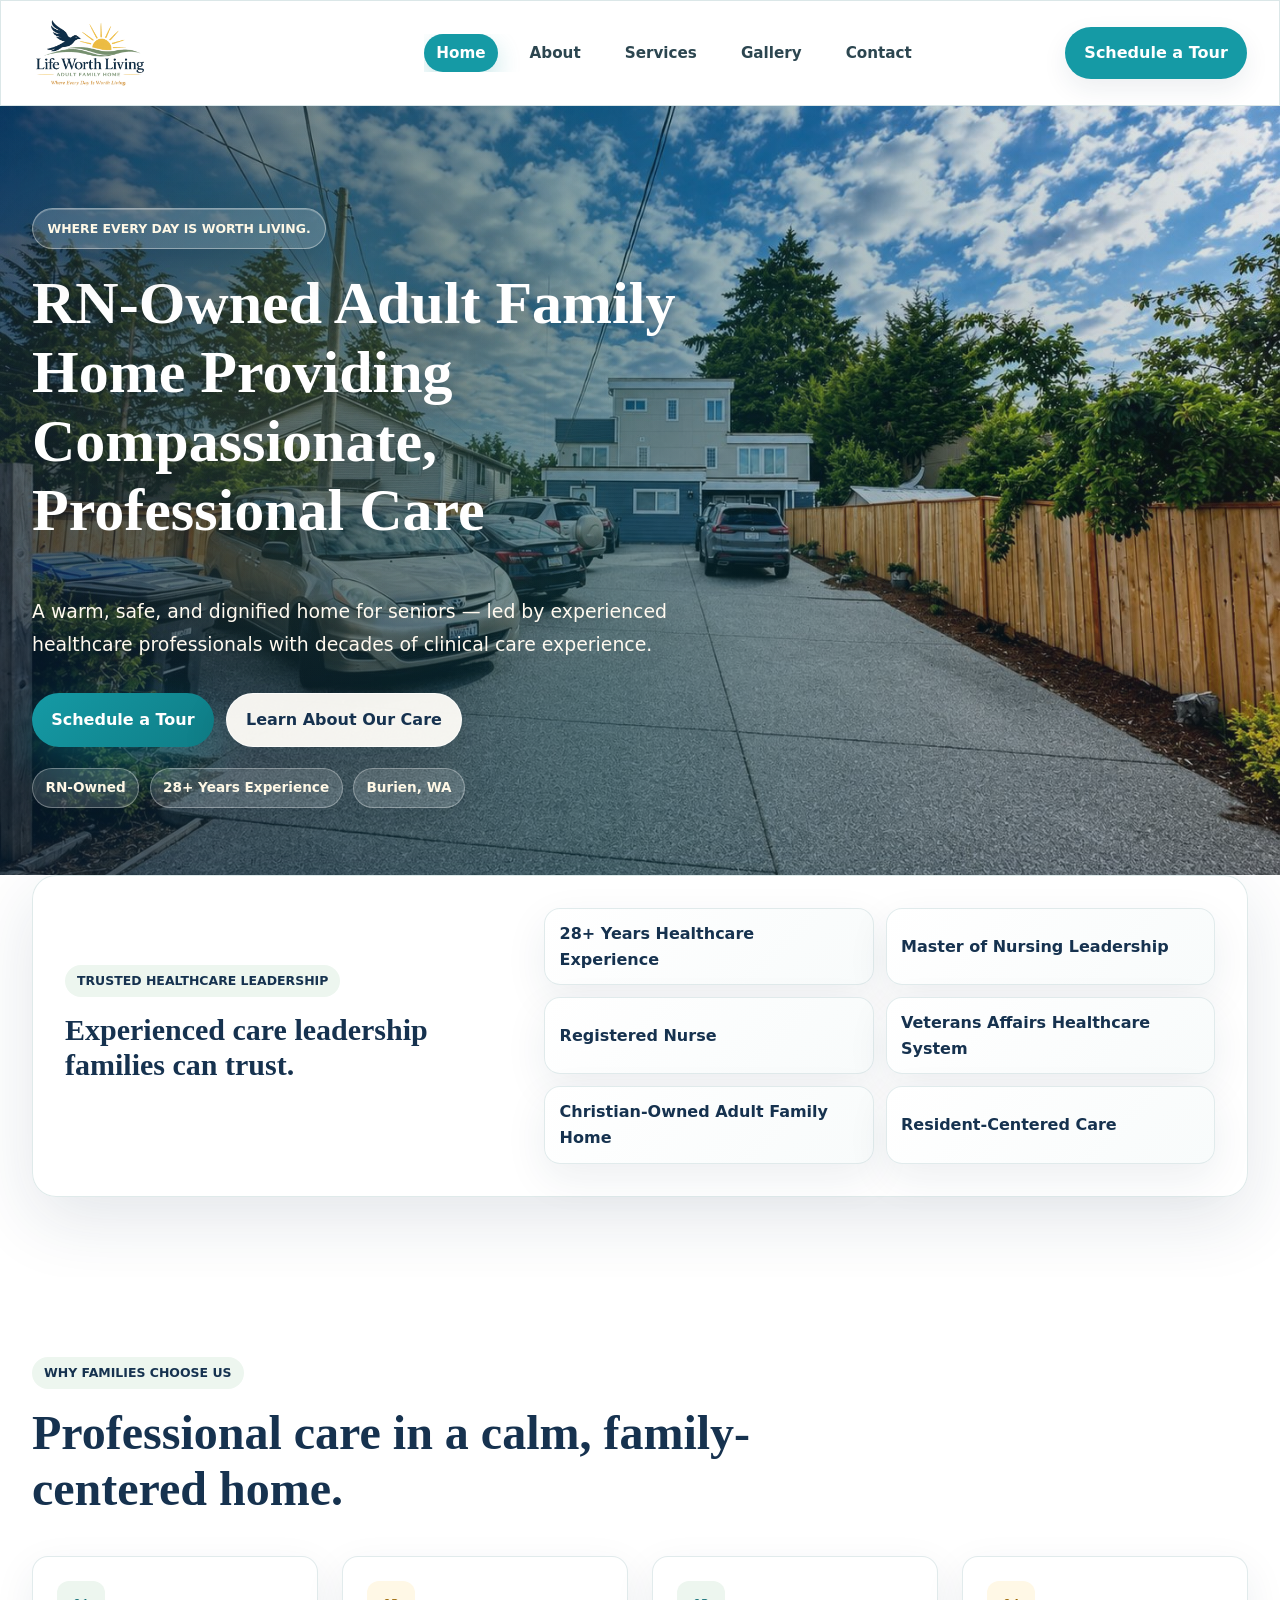
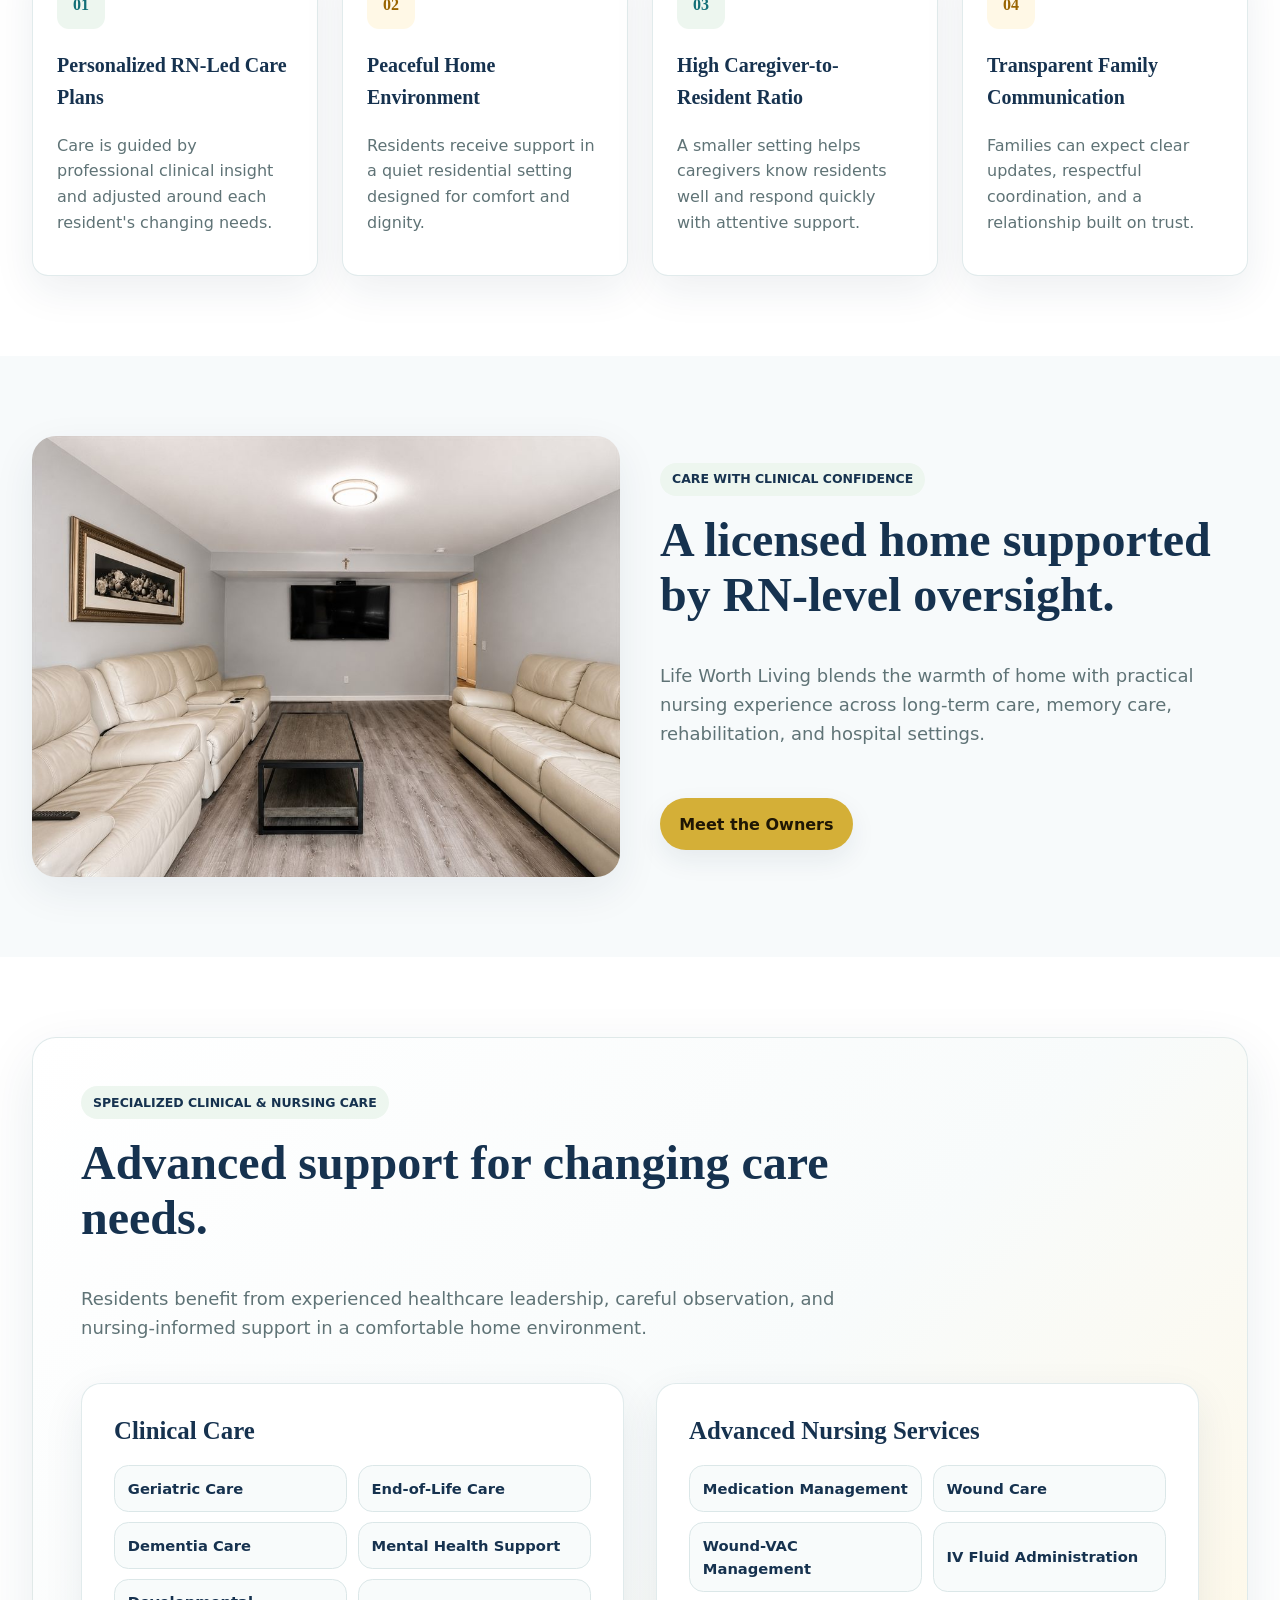
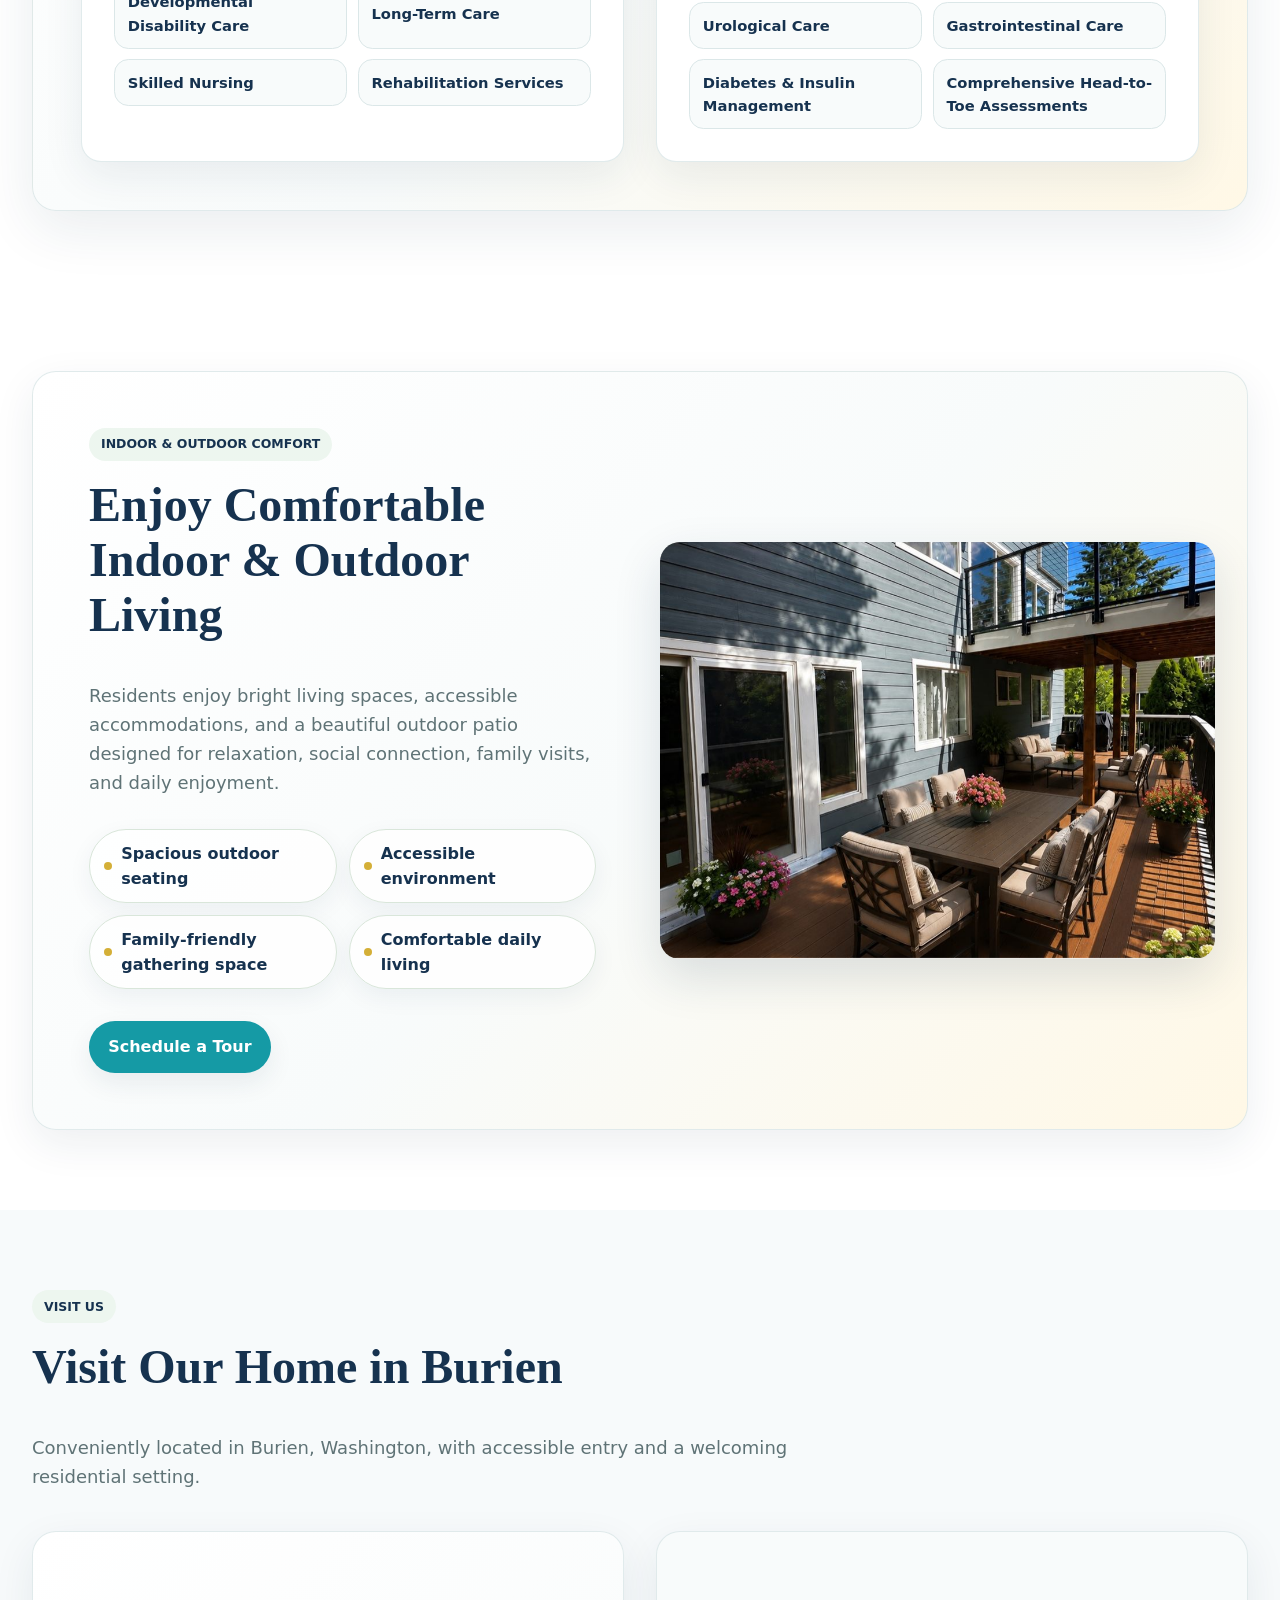
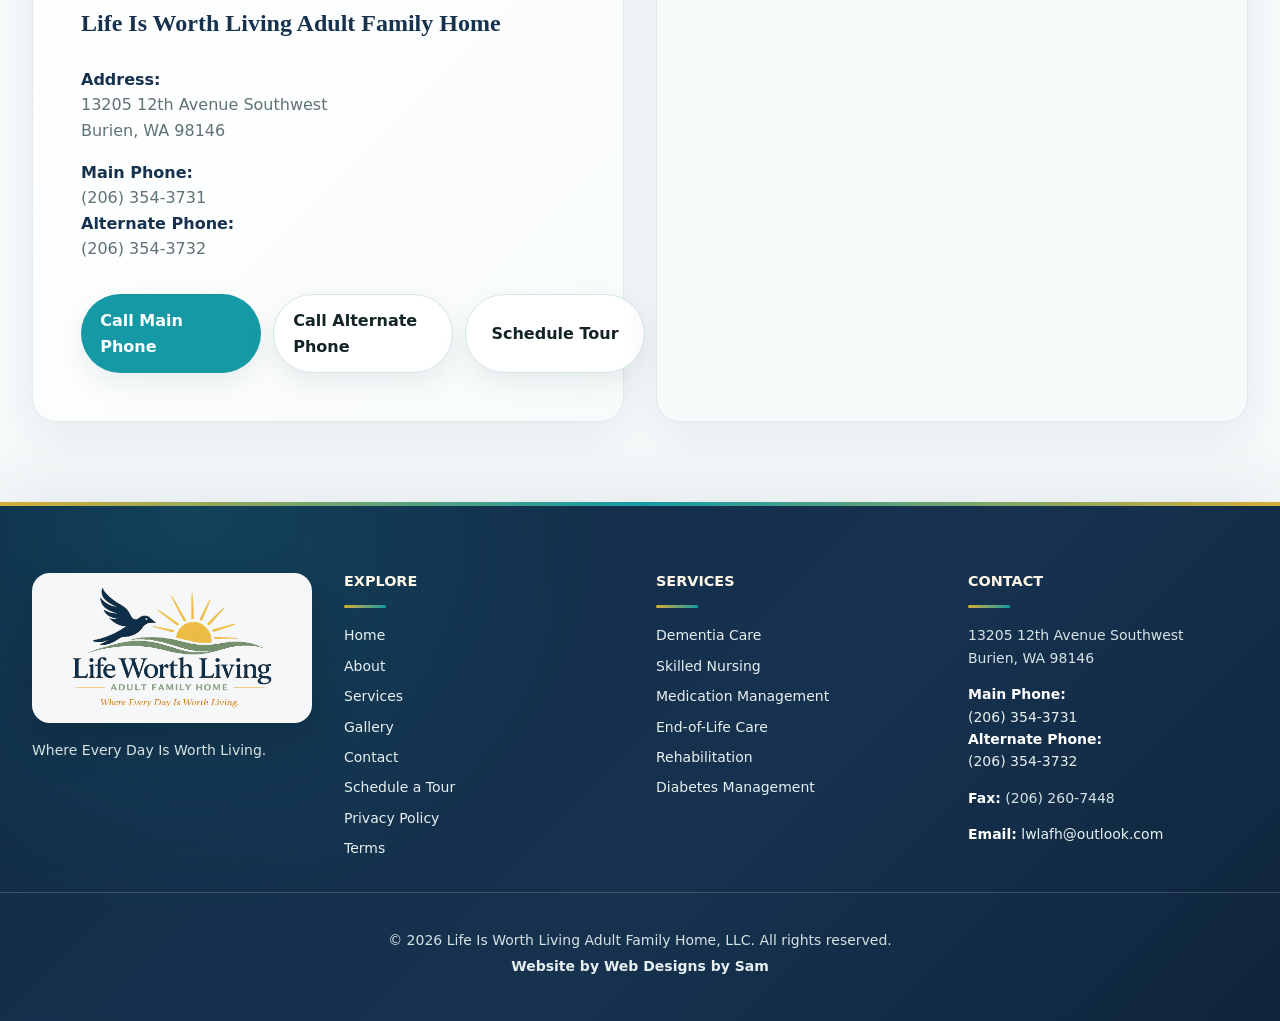
==== commit f2928d15: "Upgrade social preview map and homepage hero" ====
--- a/index.html
+++ b/index.html
@@ -10,11 +10,13 @@
   <meta property="og:description" content="Compassionate, professional senior care in a warm Burien Adult Family Home.">
   <meta property="og:type" content="website">
   <meta property="og:url" content="https://www.lifeworthlivingafh.com/">
-  <meta property="og:image" content="https://www.lifeworthlivingafh.com/assets/images/hero-home.jpg">
+  <meta property="og:image" content="https://www.lifeworthlivingafh.com/assets/social/og-image.jpg?v=2">
+  <meta name="twitter:card" content="summary_large_image">
+  <meta name="twitter:image" content="https://www.lifeworthlivingafh.com/assets/social/og-image.jpg?v=2">
   <link rel="icon" type="image/png" href="favicon.png">
   <link rel="apple-touch-icon" href="apple-touch-icon.png">
-  <link rel="stylesheet" href="styles.css">
-  <script type="application/ld+json">{"@context":"https://schema.org","@type":"NursingHome","name":"Life Is Worth Living Adult Family Home, LLC","description":"RN-owned Adult Family Home in Burien, WA providing compassionate senior care with 15+ years of nursing experience.","address":{"@type":"PostalAddress","streetAddress":"13205 12th Avenue Southwest","addressLocality":"Burien","addressRegion":"WA","postalCode":"98146","addressCountry":"US"},"telephone":["(206) 354-3731","(206) 354-3732"],"email":"lwlafh@outlook.com","url":"https://www.lifeworthlivingafh.com","image":"https://www.lifeworthlivingafh.com/assets/images/hero-home.jpg","openingHours":"Mo-Su 00:00-23:59"}</script>
+  <link rel="stylesheet" href="styles.css?v=15a7feb">
+  <script type="application/ld+json">{"@context":"https://schema.org","@type":"NursingHome","name":"Life Is Worth Living Adult Family Home, LLC","description":"RN-owned Adult Family Home in Burien, WA providing compassionate senior care with 15+ years of nursing experience.","address":{"@type":"PostalAddress","streetAddress":"13205 12th Avenue Southwest","addressLocality":"Burien","addressRegion":"WA","postalCode":"98146","addressCountry":"US"},"telephone":["(206) 354-3731","(206) 354-3732"],"email":"lwlafh@outlook.com","url":"https://www.lifeworthlivingafh.com","image":"https://www.lifeworthlivingafh.com/assets/social/og-image.jpg?v=2","openingHours":"Mo-Su 00:00-23:59"}</script>
 </head>
 <body>
   <!-- Header -->
@@ -41,6 +43,11 @@
             <a class="btn btn-primary" href="schedule-tour/">Schedule a Tour</a>
             <a class="btn btn-hero-secondary" href="services/">Learn About Our Care</a>
           </div>
+          <div class="hero-trust-badges" aria-label="Care highlights">
+            <span>RN-Owned</span>
+            <span>28+ Years Experience</span>
+            <span>Burien, WA</span>
+          </div>
         </div>
       </div>
     </section>
@@ -214,6 +221,6 @@
     </div>
     <div class="footer-bottom mx-auto max-w-7xl px-4 sm-px-6 lg-px-8 pt-8 mt-8 text-center text-sm text-muted"><p>&copy; 2026 Life Is Worth Living Adult Family Home, LLC. All rights reserved.</p><p class="mt-2"><a class="footer-link designer-credit" href="https://www.afhdesignsbysam.com/" target="_blank" rel="noopener">Website by Web Designs by Sam</a></p></div>
   </footer>
-  <script src="assets/js/site.js" defer></script>
+  <script src="assets/js/site.js?v=15a7feb" defer></script>
 </body>
 </html>
--- a/styles.css
+++ b/styles.css
@@ -90,3 +90,6 @@
 /* Light premium interior headers and unified footer palette */
 .interior-hero{background:linear-gradient(135deg,#fffdf8 0%,#f7fbfb 42%,#edf6ef 100%)!important;padding:clamp(4.5rem,8vw,6.5rem) 0!important;color:var(--navy);isolation:isolate}.interior-hero:before{background:radial-gradient(circle at 12% 20%,rgba(212,175,55,.16),rgba(212,175,55,0) 28%),radial-gradient(circle at 84% 8%,rgba(21,154,165,.16),rgba(21,154,165,0) 32%)!important;background-size:auto!important;opacity:1!important;z-index:-1}.interior-hero:after{height:4px!important;background:linear-gradient(90deg,rgba(212,175,55,0),rgba(212,175,55,.9),rgba(21,154,165,.8),rgba(212,175,55,0))!important;box-shadow:none!important}.interior-hero-inner{display:grid;grid-template-columns:minmax(0,1.08fr) minmax(320px,.72fr);gap:clamp(2rem,5vw,4rem);align-items:center;text-align:left}.interior-hero-copy{position:relative;z-index:1;border:1px solid rgba(219,231,232,.74);border-radius:1.75rem;background:rgba(255,255,255,.76);box-shadow:0 24px 70px rgba(22,50,79,.1);padding:clamp(1.35rem,4vw,3.25rem);backdrop-filter:blur(16px)}.interior-breadcrumb{color:#0f7d86!important;font-size:.76rem!important;font-weight:900;text-transform:uppercase;letter-spacing:.08em;text-shadow:none!important}.interior-label{display:inline-flex;margin-top:1rem;border-radius:9999px;background:#edf6ef;color:var(--navy);padding:.42rem .72rem;font-size:.74rem;font-weight:900;text-transform:uppercase;letter-spacing:.04em}.interior-hero h1{margin-left:0!important;margin-right:0!important;max-width:850px!important;color:var(--navy)!important;text-shadow:none!important}.interior-hero p.text-lg,.interior-hero-inner>p:last-child{margin-left:0!important;margin-right:0!important;max-width:720px!important;color:#5f7376!important;text-shadow:none!important}.interior-hero-actions{display:flex;flex-wrap:wrap;gap:.8rem;margin-top:1.75rem}.interior-hero-card-stack{display:grid;gap:1rem;position:relative;z-index:1}.interior-stat-card{position:relative;display:flex;align-items:center;gap:.9rem;min-height:76px;border:1px solid rgba(219,231,232,.86);border-radius:1.25rem;background:rgba(255,255,255,.9);box-shadow:0 18px 48px rgba(22,50,79,.09);padding:1rem 1.15rem;transition:transform .22s ease,box-shadow .22s ease,border-color .22s ease}.interior-stat-card:nth-child(2){transform:translateX(1.25rem)}.interior-stat-card:nth-child(3){transform:translateX(2.5rem)}.interior-stat-card span{display:inline-flex;flex:0 0 12px;width:12px;height:12px;border-radius:9999px;background:linear-gradient(135deg,var(--teal),var(--gold));box-shadow:0 0 0 6px rgba(21,154,165,.1)}.interior-stat-card strong{color:var(--navy);font-size:1rem;line-height:1.3}.interior-stat-card:hover{transform:translateY(-2px);border-color:rgba(21,154,165,.34);box-shadow:0 26px 66px rgba(22,50,79,.13)}.interior-stat-card:nth-child(2):hover{transform:translate(1.25rem,-2px)}.interior-stat-card:nth-child(3):hover{transform:translate(2.5rem,-2px)}.site-footer.bg-ink{background:radial-gradient(circle at 15% 0%,rgba(21,154,165,.2),rgba(21,154,165,0) 34%),linear-gradient(135deg,#102b45 0%,#16324f 58%,#0f253c 100%)}.site-footer{position:relative;border-top:4px solid transparent;border-image:linear-gradient(90deg,var(--gold),var(--teal),var(--gold)) 1;box-shadow:0 -18px 60px rgba(22,50,79,.08)}.site-footer .brand-logo-footer{background:rgba(255,255,255,.96);border:1px solid rgba(255,255,255,.2);box-shadow:0 16px 44px rgba(0,0,0,.18)}.footer-heading{color:#fff8e6!important}.footer-heading:after{background:linear-gradient(90deg,var(--gold),var(--teal))!important}.site-footer .text-muted,.site-footer address{color:#d6e3e5!important}.site-footer .footer-link{color:#e7f0f1}.site-footer .footer-link:hover{color:#fff8e6}.footer-bottom{border-top:1px solid rgba(255,255,255,.16)!important}@media(max-width:900px){.interior-hero-inner{grid-template-columns:1fr}.interior-hero-copy{text-align:left}.interior-hero-card-stack{grid-template-columns:1fr}.interior-stat-card,.interior-stat-card:nth-child(2),.interior-stat-card:nth-child(3),.interior-stat-card:hover,.interior-stat-card:nth-child(2):hover,.interior-stat-card:nth-child(3):hover{transform:none}.interior-hero-actions .btn{width:100%}}@media(max-width:767px){.interior-hero{padding:3.75rem 0!important}.interior-hero-copy{border-radius:1.25rem;padding:1.2rem}.interior-hero h1.text-4xl{font-size:clamp(1.85rem,8vw,2.45rem)!important;line-height:1.12}.interior-hero p.text-lg{font-size:1rem}.interior-stat-card{min-height:62px;border-radius:1rem}.site-footer{padding-top:3rem}}
 .site-footer .footer-link.is-active{color:#fff8e6;font-weight:900;text-decoration:underline;text-decoration-color:var(--gold);text-underline-offset:.28rem}
+
+/* Final premium hero, map, and social-preview polish */
+.home-image-hero{background-position:center 52%;min-height:clamp(78vh,86vh,92vh)}.home-image-hero:before{background:linear-gradient(90deg,rgba(9,34,56,.66) 0%,rgba(14,82,91,.44) 47%,rgba(14,82,91,.15) 76%,rgba(255,253,248,.05) 100%)}.home-image-hero-overlay{background:radial-gradient(circle at 22% 30%,rgba(212,175,55,.16),rgba(212,175,55,0) 34%),linear-gradient(180deg,rgba(6,24,39,.08) 0%,rgba(6,24,39,.28) 100%)}.home-image-hero-copy{max-width:740px}.home-image-hero h1{max-width:720px;letter-spacing:0;text-shadow:0 10px 34px rgba(3,15,24,.32)}.home-image-hero p{max-width:660px;color:#fff9ef;text-shadow:0 5px 22px rgba(3,15,24,.3)}.hero-kicker{background:rgba(255,253,248,.16);border-color:rgba(255,253,248,.38);box-shadow:0 16px 44px rgba(3,15,24,.18),inset 0 1px 0 rgba(255,255,255,.24);padding:.58rem .9rem;color:#fff8e6}.home-image-hero .btn{min-width:178px;box-shadow:0 18px 46px rgba(3,15,24,.2)}.home-image-hero .btn-primary{background:linear-gradient(135deg,var(--teal),#0f7d86);box-shadow:0 18px 46px rgba(21,154,165,.34)}.home-image-hero .btn-primary:hover,.btn-hero-secondary:hover{transform:translateY(-2px)}.btn-hero-secondary{background:rgba(255,253,248,.95);border-color:rgba(255,255,255,.72);box-shadow:0 18px 46px rgba(3,15,24,.18)}.hero-trust-badges{display:flex;flex-wrap:wrap;gap:.65rem;margin-top:1.35rem}.hero-trust-badges span{display:inline-flex;align-items:center;min-height:38px;border:1px solid rgba(255,255,255,.32);border-radius:9999px;background:rgba(255,255,255,.14);backdrop-filter:blur(14px);padding:.5rem .78rem;color:#fff8e6;font-size:.85rem;font-weight:900;box-shadow:0 10px 28px rgba(3,15,24,.14)}.contact-map-section{background:linear-gradient(180deg,#f8fbfb 0%,#fffdf8 100%)}.contact-map-heading{max-width:760px}.contact-map-actions{display:flex;align-items:center;gap:.85rem;flex-wrap:wrap}.contact-map-address{display:grid;gap:.15rem;border:1px solid rgba(219,231,232,.9);border-radius:1.25rem;background:rgba(255,255,255,.9);box-shadow:0 14px 42px rgba(22,50,79,.08);padding:1rem 1.15rem;color:var(--navy)}.contact-map-address span{color:#5f7376}.contact-map-wide{width:100%;min-height:460px;border-radius:1.5rem;background:#f8fbfb;box-shadow:0 24px 70px rgba(22,50,79,.13)}.contact-map-wide iframe{display:block;width:100%;height:460px;min-height:460px;border:0}.map-embed-card iframe{height:460px;min-height:460px}.map-embed-card{min-height:460px}@media(max-width:767px){.home-image-hero{min-height:clamp(72vh,80vh,86vh);background-position:center}.home-image-hero:before{background:linear-gradient(180deg,rgba(7,28,47,.55) 0%,rgba(14,82,91,.4) 48%,rgba(7,28,47,.62) 100%)}.home-image-hero-content{padding-top:3.75rem;padding-bottom:3.25rem}.home-image-hero h1.text-4xl{font-size:clamp(1.78rem,7.4vw,2.28rem);line-height:1.12}.home-image-hero p{font-size:.98rem;line-height:1.62}.hero-trust-badges{gap:.5rem}.hero-trust-badges span{min-height:34px;font-size:.76rem;padding:.42rem .62rem}.contact-map-section{padding-top:4rem;padding-bottom:4rem}.contact-map-section>.mx-auto{width:min(calc(100vw - 1.25rem),390px)}.contact-map-actions{display:grid;grid-template-columns:1fr}.contact-map-actions .btn{width:100%}.contact-map-wide{border-radius:1.15rem;min-height:390px}.contact-map-wide iframe{height:390px;min-height:390px}.map-embed-card,.map-embed-card iframe{min-height:390px;height:390px}}
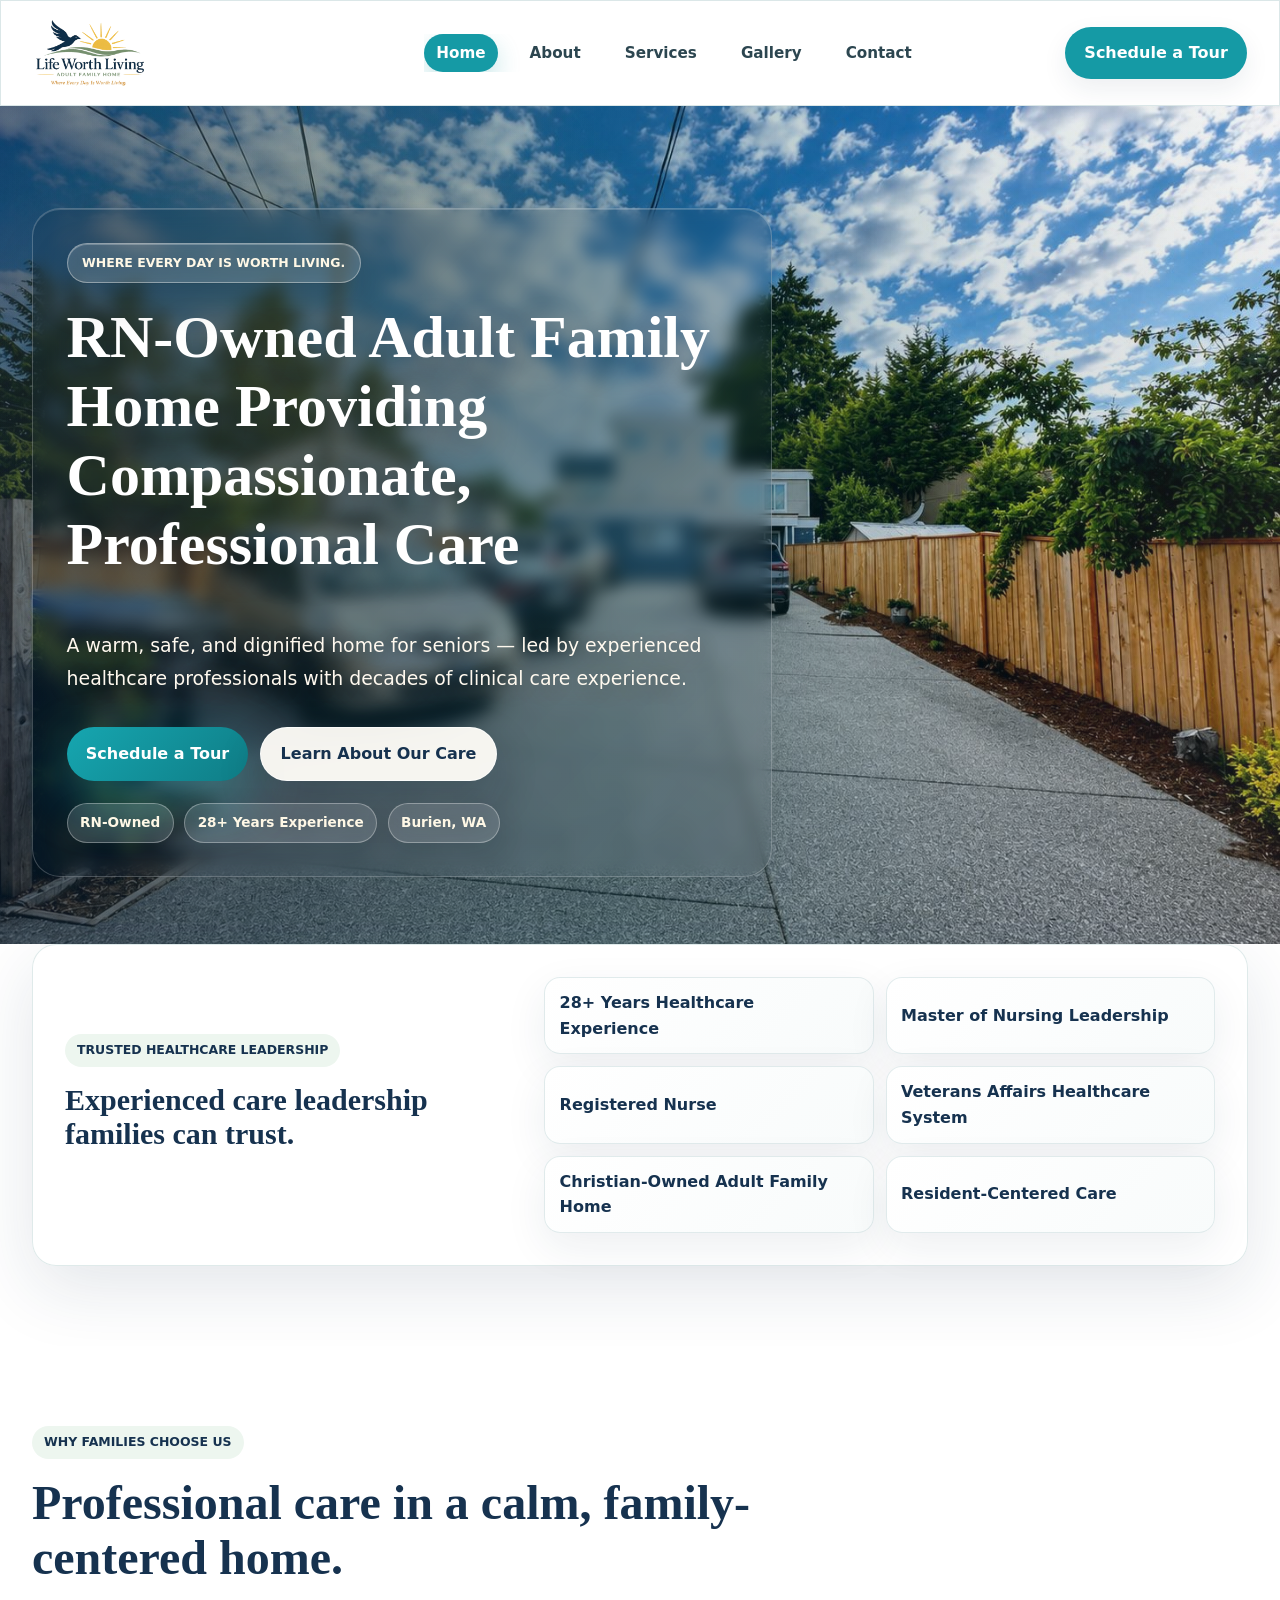
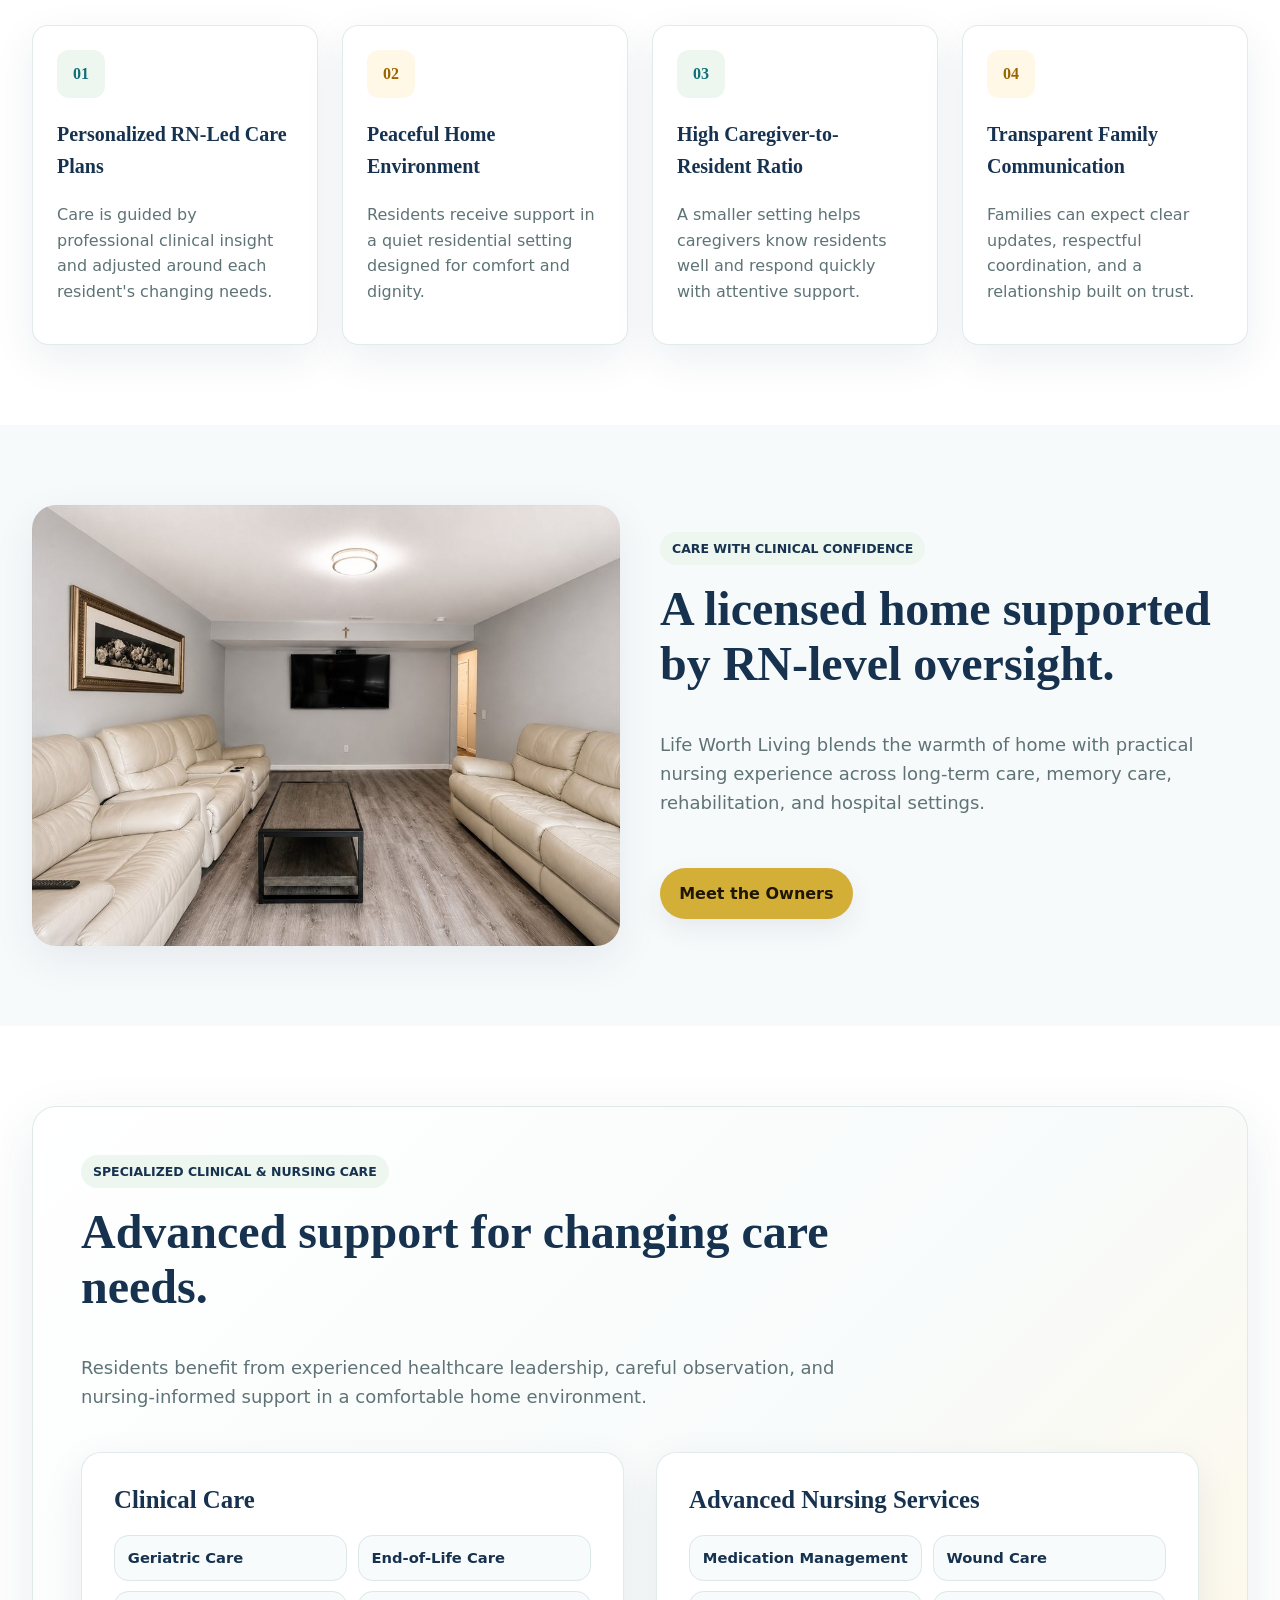
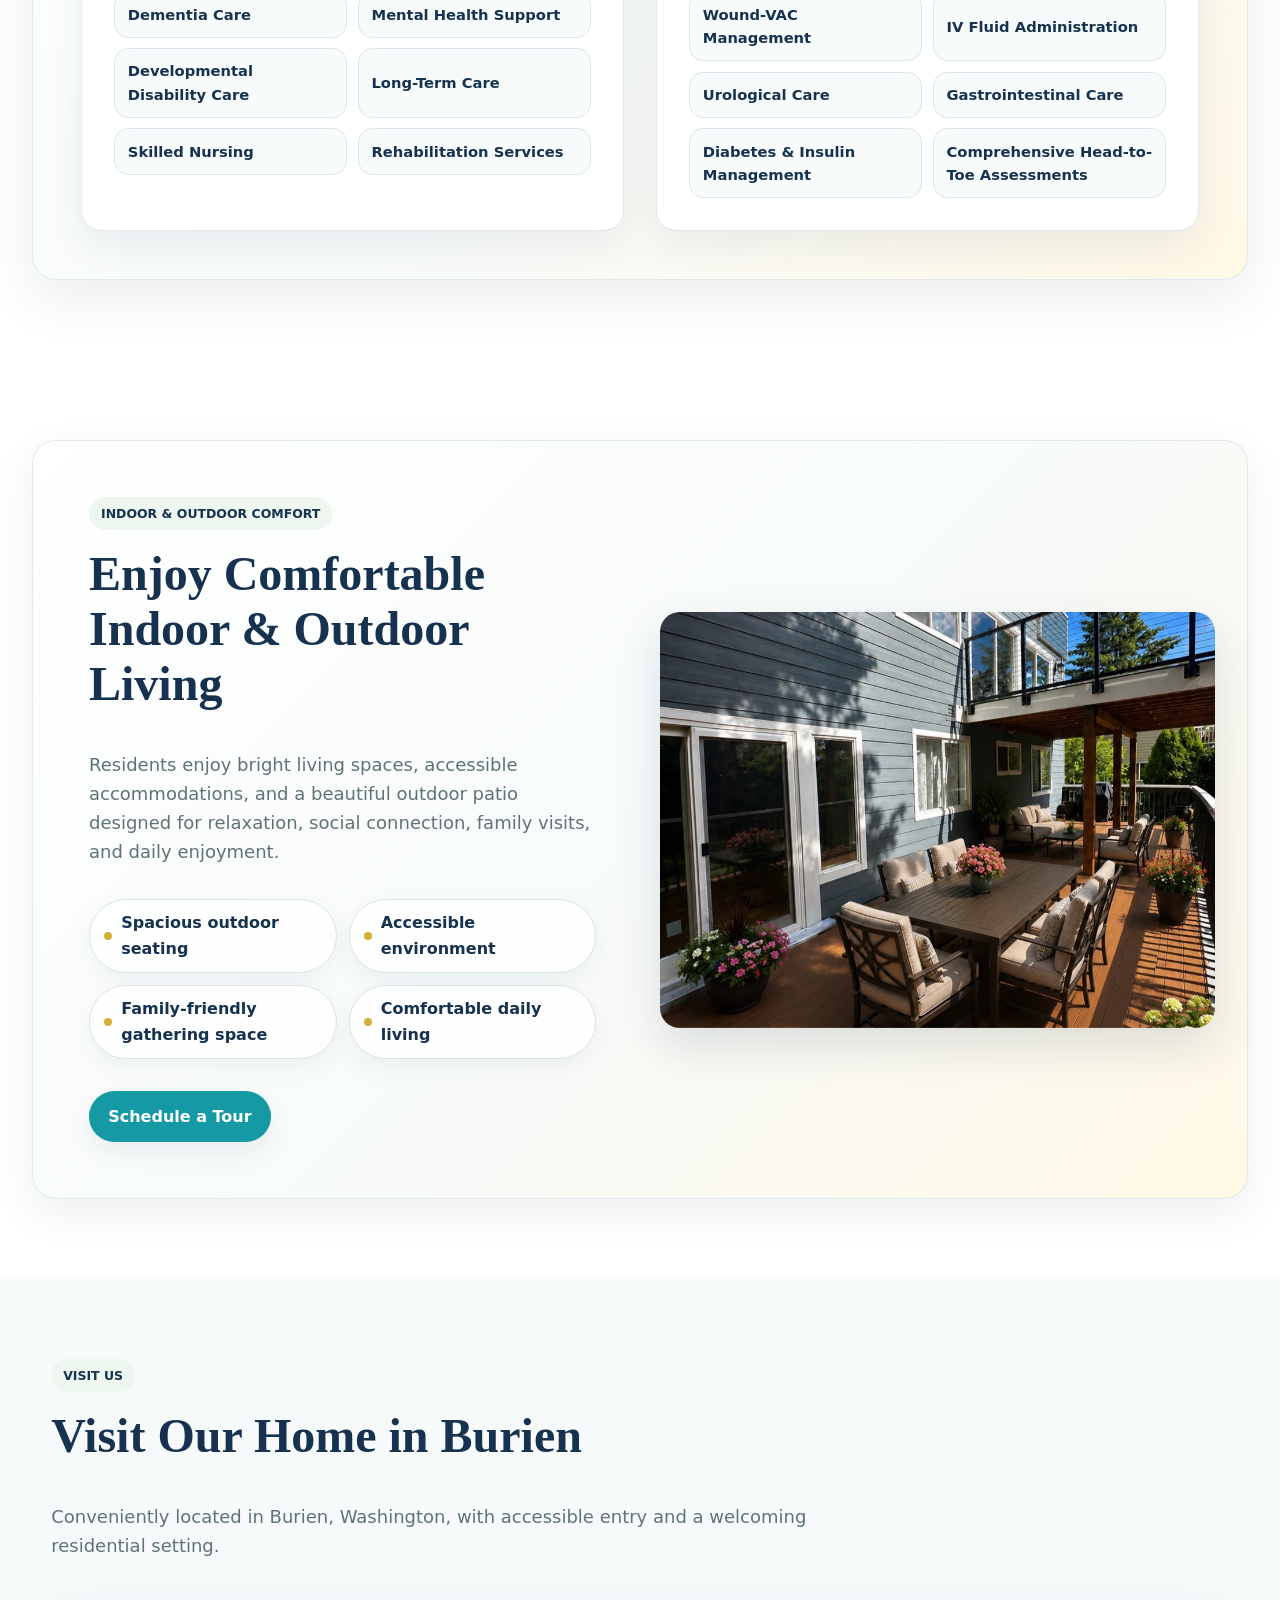
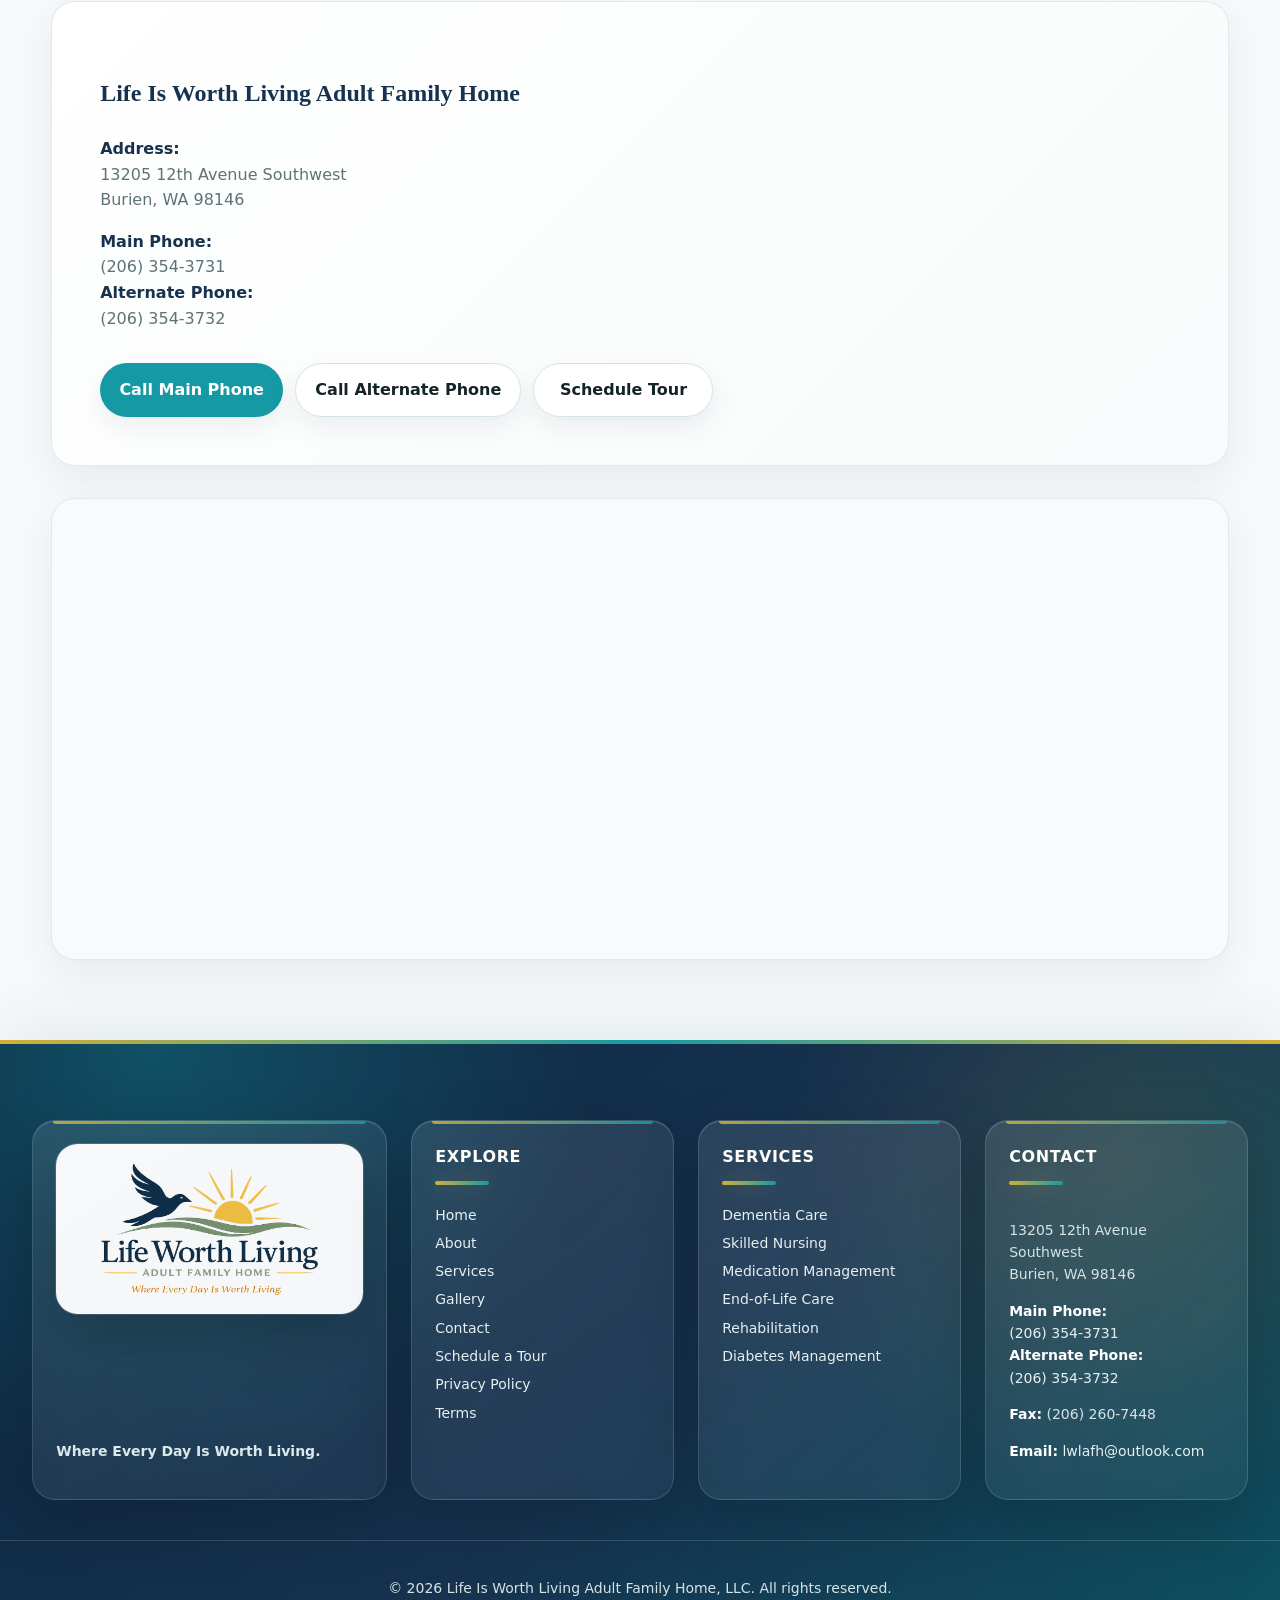
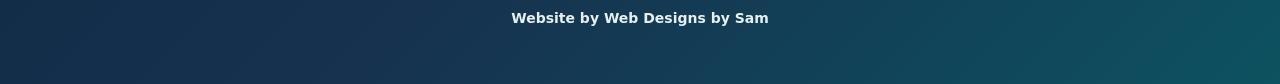
==== commit 3098ffc2: "Upgrade AFH care overview and tour experience" ====
--- a/index.html
+++ b/index.html
@@ -15,7 +15,7 @@
   <meta name="twitter:image" content="https://www.lifeworthlivingafh.com/assets/social/og-image.jpg?v=2">
   <link rel="icon" type="image/png" href="favicon.png">
   <link rel="apple-touch-icon" href="apple-touch-icon.png">
-  <link rel="stylesheet" href="styles.css?v=15a7feb">
+  <link rel="stylesheet" href="styles.css?v=care2026">
   <script type="application/ld+json">{"@context":"https://schema.org","@type":"NursingHome","name":"Life Is Worth Living Adult Family Home, LLC","description":"RN-owned Adult Family Home in Burien, WA providing compassionate senior care with 15+ years of nursing experience.","address":{"@type":"PostalAddress","streetAddress":"13205 12th Avenue Southwest","addressLocality":"Burien","addressRegion":"WA","postalCode":"98146","addressCountry":"US"},"telephone":["(206) 354-3731","(206) 354-3732"],"email":"lwlafh@outlook.com","url":"https://www.lifeworthlivingafh.com","image":"https://www.lifeworthlivingafh.com/assets/social/og-image.jpg?v=2","openingHours":"Mo-Su 00:00-23:59"}</script>
 </head>
 <body>
@@ -221,6 +221,6 @@
     </div>
     <div class="footer-bottom mx-auto max-w-7xl px-4 sm-px-6 lg-px-8 pt-8 mt-8 text-center text-sm text-muted"><p>&copy; 2026 Life Is Worth Living Adult Family Home, LLC. All rights reserved.</p><p class="mt-2"><a class="footer-link designer-credit" href="https://www.afhdesignsbysam.com/" target="_blank" rel="noopener">Website by Web Designs by Sam</a></p></div>
   </footer>
-  <script src="assets/js/site.js?v=15a7feb" defer></script>
+  <script src="assets/js/site.js?v=care2026" defer></script>
 </body>
 </html>
--- a/styles.css
+++ b/styles.css
@@ -93,3 +93,16 @@
 
 /* Final premium hero, map, and social-preview polish */
 .home-image-hero{background-position:center 52%;min-height:clamp(78vh,86vh,92vh)}.home-image-hero:before{background:linear-gradient(90deg,rgba(9,34,56,.66) 0%,rgba(14,82,91,.44) 47%,rgba(14,82,91,.15) 76%,rgba(255,253,248,.05) 100%)}.home-image-hero-overlay{background:radial-gradient(circle at 22% 30%,rgba(212,175,55,.16),rgba(212,175,55,0) 34%),linear-gradient(180deg,rgba(6,24,39,.08) 0%,rgba(6,24,39,.28) 100%)}.home-image-hero-copy{max-width:740px}.home-image-hero h1{max-width:720px;letter-spacing:0;text-shadow:0 10px 34px rgba(3,15,24,.32)}.home-image-hero p{max-width:660px;color:#fff9ef;text-shadow:0 5px 22px rgba(3,15,24,.3)}.hero-kicker{background:rgba(255,253,248,.16);border-color:rgba(255,253,248,.38);box-shadow:0 16px 44px rgba(3,15,24,.18),inset 0 1px 0 rgba(255,255,255,.24);padding:.58rem .9rem;color:#fff8e6}.home-image-hero .btn{min-width:178px;box-shadow:0 18px 46px rgba(3,15,24,.2)}.home-image-hero .btn-primary{background:linear-gradient(135deg,var(--teal),#0f7d86);box-shadow:0 18px 46px rgba(21,154,165,.34)}.home-image-hero .btn-primary:hover,.btn-hero-secondary:hover{transform:translateY(-2px)}.btn-hero-secondary{background:rgba(255,253,248,.95);border-color:rgba(255,255,255,.72);box-shadow:0 18px 46px rgba(3,15,24,.18)}.hero-trust-badges{display:flex;flex-wrap:wrap;gap:.65rem;margin-top:1.35rem}.hero-trust-badges span{display:inline-flex;align-items:center;min-height:38px;border:1px solid rgba(255,255,255,.32);border-radius:9999px;background:rgba(255,255,255,.14);backdrop-filter:blur(14px);padding:.5rem .78rem;color:#fff8e6;font-size:.85rem;font-weight:900;box-shadow:0 10px 28px rgba(3,15,24,.14)}.contact-map-section{background:linear-gradient(180deg,#f8fbfb 0%,#fffdf8 100%)}.contact-map-heading{max-width:760px}.contact-map-actions{display:flex;align-items:center;gap:.85rem;flex-wrap:wrap}.contact-map-address{display:grid;gap:.15rem;border:1px solid rgba(219,231,232,.9);border-radius:1.25rem;background:rgba(255,255,255,.9);box-shadow:0 14px 42px rgba(22,50,79,.08);padding:1rem 1.15rem;color:var(--navy)}.contact-map-address span{color:#5f7376}.contact-map-wide{width:100%;min-height:460px;border-radius:1.5rem;background:#f8fbfb;box-shadow:0 24px 70px rgba(22,50,79,.13)}.contact-map-wide iframe{display:block;width:100%;height:460px;min-height:460px;border:0}.map-embed-card iframe{height:460px;min-height:460px}.map-embed-card{min-height:460px}@media(max-width:767px){.home-image-hero{min-height:clamp(72vh,80vh,86vh);background-position:center}.home-image-hero:before{background:linear-gradient(180deg,rgba(7,28,47,.55) 0%,rgba(14,82,91,.4) 48%,rgba(7,28,47,.62) 100%)}.home-image-hero-content{padding-top:3.75rem;padding-bottom:3.25rem}.home-image-hero h1.text-4xl{font-size:clamp(1.78rem,7.4vw,2.28rem);line-height:1.12}.home-image-hero p{font-size:.98rem;line-height:1.62}.hero-trust-badges{gap:.5rem}.hero-trust-badges span{min-height:34px;font-size:.76rem;padding:.42rem .62rem}.contact-map-section{padding-top:4rem;padding-bottom:4rem}.contact-map-section>.mx-auto{width:min(calc(100vw - 1.25rem),390px)}.contact-map-actions{display:grid;grid-template-columns:1fr}.contact-map-actions .btn{width:100%}.contact-map-wide{border-radius:1.15rem;min-height:390px}.contact-map-wide iframe{height:390px;min-height:390px}.map-embed-card,.map-embed-card iframe{min-height:390px;height:390px}}
+
+/* Premium SaaS visual refinement */
+.home-image-hero:before{background:linear-gradient(90deg,rgba(9,34,56,.56) 0%,rgba(14,82,91,.34) 48%,rgba(14,82,91,.1) 76%,rgba(255,253,248,.08) 100%)}.home-image-hero-overlay{background:radial-gradient(circle at 20% 28%,rgba(212,175,55,.18),rgba(212,175,55,0) 34%),linear-gradient(180deg,rgba(6,24,39,.04) 0%,rgba(6,24,39,.2) 100%)}.home-image-hero-copy{position:relative;border:1px solid rgba(255,255,255,.22);border-radius:1.75rem;background:linear-gradient(135deg,rgba(7,28,47,.2),rgba(7,28,47,.08));box-shadow:0 28px 90px rgba(3,15,24,.18),inset 0 1px 0 rgba(255,255,255,.18);padding:clamp(1.2rem,3vw,2.1rem);backdrop-filter:blur(8px)}.home-image-hero .btn-primary{background:linear-gradient(135deg,#16a6b0,#0f7d86);box-shadow:0 20px 54px rgba(21,154,165,.42)}.btn-hero-secondary{box-shadow:0 20px 54px rgba(3,15,24,.2)}.warm-gallery .max-w-7xl{max-width:84rem}.gallery-story{border-radius:1.75rem;border-color:rgba(219,231,232,.92);box-shadow:0 26px 80px rgba(22,50,79,.11),0 1px 0 rgba(255,255,255,.8) inset;padding:clamp(1rem,2.4vw,1.6rem)}.gallery-story:after{content:"";position:absolute;left:0;top:0;bottom:0;width:5px;background:linear-gradient(180deg,var(--teal),var(--gold));opacity:.72}.gallery-story-feature{grid-template-columns:minmax(0,.54fr) minmax(0,1.46fr);padding:clamp(1rem,2.5vw,1.8rem)}.warm-gallery-card{display:flex;flex-direction:column;border-radius:1.5rem;border-color:rgba(205,224,226,.96);background:#fffdf8;box-shadow:0 22px 62px rgba(22,50,79,.1),0 1px 0 rgba(255,255,255,.9) inset}.warm-gallery-card:hover{transform:translateY(-5px);border-color:rgba(21,154,165,.36);box-shadow:0 32px 86px rgba(22,50,79,.16)}.warm-gallery-card picture{flex:1 1 auto;min-height:0}.warm-gallery-card img{aspect-ratio:16/11;min-height:310px}.warm-gallery-grid .warm-gallery-card img{aspect-ratio:4/5;min-height:420px}.warm-gallery-grid.single{grid-template-columns:minmax(0,.9fr)}.warm-gallery-grid.single .warm-gallery-card img{aspect-ratio:16/10;min-height:440px}.warm-gallery-feature img{aspect-ratio:16/9;min-height:520px}.warm-gallery-card figcaption{flex:0 0 auto;padding:.85rem 1.05rem;color:#3f575c;font-size:.92rem;line-height:1.45;background:linear-gradient(135deg,#fff,#fffdf8);border-top:1px solid rgba(219,231,232,.68)}.gallery-story-feature .warm-gallery-card{border-radius:1.5rem}.gallery-story-feature .warm-gallery-card figcaption{padding:.95rem 1.1rem}.site-footer.bg-ink{background:radial-gradient(circle at 12% 0%,rgba(21,154,165,.35),rgba(21,154,165,0) 34%),radial-gradient(circle at 88% 20%,rgba(212,175,55,.12),rgba(212,175,55,0) 28%),linear-gradient(135deg,#0d2740 0%,#16324f 52%,#0d5260 100%)}.site-footer{padding-top:4.75rem;padding-bottom:3rem}.site-footer .brand-logo-footer{width:min(365px,92vw);max-height:185px;border-radius:1.35rem;padding:.72rem;box-shadow:0 22px 62px rgba(0,0,0,.22),0 0 0 1px rgba(255,255,255,.16)}.site-footer .footer-grid{gap:clamp(2rem,4vw,3.5rem)}.footer-heading{font-size:1rem!important;letter-spacing:.04em;color:#fffdf8!important}.footer-heading:after{width:54px;height:4px;box-shadow:0 0 22px rgba(212,175,55,.35)}.site-footer address{position:relative;border:1px solid rgba(255,255,255,.14);border-radius:1.25rem;background:rgba(255,255,255,.07);box-shadow:0 18px 50px rgba(0,0,0,.16),inset 0 1px 0 rgba(255,255,255,.08);padding:1.15rem;backdrop-filter:blur(10px)}.site-footer .footer-link:hover{color:#fff8e6;transform:translateX(4px)}.footer-bottom{margin-top:2.5rem!important}.designer-credit{border-radius:9999px;padding:.25rem .55rem}.designer-credit:hover{background:rgba(255,255,255,.08);box-shadow:0 0 24px rgba(212,175,55,.16)}@media(max-width:900px){.gallery-story-feature{grid-template-columns:1fr}.warm-gallery-card img,.warm-gallery-grid .warm-gallery-card img,.warm-gallery-grid.single .warm-gallery-card img,.warm-gallery-feature img{aspect-ratio:4/3;min-height:0}}@media(max-width:767px){.home-image-hero-copy{border-radius:1.25rem;padding:1rem;background:linear-gradient(135deg,rgba(7,28,47,.12),rgba(7,28,47,.04));backdrop-filter:blur(4px)}.warm-gallery.py-20{padding-top:3.5rem;padding-bottom:3.5rem}.gallery-story{border-radius:1.25rem;padding:.8rem}.gallery-story:after{width:3px}.gallery-story+.gallery-story{margin-top:2rem}.gallery-story-copy{padding:.25rem .2rem}.gallery-story-copy p{font-size:.95rem;line-height:1.55}.warm-gallery-grid{gap:1rem;margin-top:1rem}.warm-gallery-card{border-radius:1.25rem}.warm-gallery-card img,.warm-gallery-grid .warm-gallery-card img,.warm-gallery-grid.single .warm-gallery-card img,.warm-gallery-feature img{aspect-ratio:4/3;min-height:260px}.warm-gallery-card figcaption{padding:.72rem .85rem;font-size:.86rem;line-height:1.42}.site-footer{padding-top:3.5rem}.site-footer .brand-logo-footer{width:min(315px,92vw);max-height:165px}.site-footer address{padding:1rem}.footer-heading{font-size:.95rem!important}}
+.warm-gallery-card figcaption{display:flex;align-items:center;min-height:78px}.gallery-story-feature .warm-gallery-card figcaption{min-height:92px}.site-footer .footer-grid{grid-template-columns:minmax(300px,1.35fr) repeat(3,minmax(0,1fr))}@media(max-width:900px){.site-footer .footer-grid{grid-template-columns:repeat(2,minmax(0,1fr))}}@media(max-width:767px){.warm-gallery-card img,.warm-gallery-grid .warm-gallery-card img,.warm-gallery-grid.single .warm-gallery-card img,.warm-gallery-feature img{min-height:280px}.warm-gallery-card figcaption{min-height:72px}.gallery-story-feature .warm-gallery-card figcaption{min-height:78px}.site-footer .footer-grid{grid-template-columns:1fr}}
+
+/* Senior-friendly gallery and full-width map refinement */
+.warm-gallery-card,.gallery-story-feature .warm-gallery-card,.warm-gallery-grid.single .warm-gallery-card{width:100%;max-width:none;justify-self:stretch}.warm-gallery-card picture{width:100%;height:auto}.warm-gallery-card img,.warm-gallery-grid .warm-gallery-card img,.warm-gallery-grid.single .warm-gallery-card img,.warm-gallery-feature img{display:block;width:100%!important;max-width:none;height:clamp(420px,42vw,600px)!important;min-height:0;object-fit:cover;object-position:center}.warm-gallery-grid{align-items:stretch}.gallery-story-feature{grid-template-columns:minmax(0,.48fr) minmax(0,1.52fr)}.warm-gallery-feature img{height:clamp(540px,46vw,680px)!important}.visit-map-grid{display:grid;grid-template-columns:1fr!important}.visit-card{width:100%;max-width:none}.map-embed-card,.contact-map-wide{width:100%;max-width:none}.map-embed-card iframe,.contact-map-wide iframe{width:100%!important}.visit-map-section .max-w-7xl,.contact-map-section .max-w-7xl{max-width:100%;width:100%;padding-left:clamp(1rem,4vw,4rem);padding-right:clamp(1rem,4vw,4rem)}@media(max-width:900px){.gallery-story-feature{grid-template-columns:1fr}.warm-gallery-card img,.warm-gallery-grid .warm-gallery-card img,.warm-gallery-grid.single .warm-gallery-card img,.warm-gallery-feature img{height:clamp(330px,70vw,520px)!important}.warm-gallery-feature img{height:clamp(380px,76vw,560px)!important}}@media(max-width:767px){.warm-gallery-card img,.warm-gallery-grid .warm-gallery-card img,.warm-gallery-grid.single .warm-gallery-card img,.warm-gallery-feature img{height:clamp(300px,74vw,390px)!important}.warm-gallery-feature img{height:clamp(340px,82vw,430px)!important}.visit-map-section .max-w-7xl,.contact-map-section .max-w-7xl{width:100%;padding-left:.75rem;padding-right:.75rem}.map-embed-card,.contact-map-wide{border-radius:1.05rem}.map-embed-card iframe,.contact-map-wide iframe{height:420px!important;min-height:420px!important}}
+/* Larger, senior-friendly media cards */
+.warm-gallery-grid.single{grid-template-columns:1fr!important}.warm-gallery-card{margin:0}.warm-gallery-card picture{display:block;width:100%;overflow:hidden}.warm-gallery-grid.single .warm-gallery-card img{height:clamp(500px,44vw,660px)!important}.gallery-story:not(.gallery-story-feature) .warm-gallery-card{margin-top:.15rem}.map-embed-card,.contact-map-wide{display:block;overflow:hidden}@media(max-width:767px){.gallery-story{padding:.65rem}.warm-gallery-grid.single .warm-gallery-card img,.warm-gallery-card img,.warm-gallery-grid .warm-gallery-card img{height:clamp(330px,86vw,430px)!important}.warm-gallery-feature img{height:clamp(370px,92vw,460px)!important}.warm-gallery-card figcaption{font-size:.93rem;line-height:1.48}.map-embed-card,.contact-map-wide{width:100vw;max-width:100vw;margin-left:calc(50% - 50vw);margin-right:calc(50% - 50vw);border-radius:0}.map-embed-card iframe,.contact-map-wide iframe{height:420px!important;min-height:420px!important}}
+/* Premium consistent footer cards */
+.site-footer .footer-grid{align-items:stretch!important;gap:clamp(1rem,2.4vw,1.5rem)!important}.site-footer .footer-grid>div{position:relative;display:flex;flex-direction:column;height:100%;min-height:100%;border:1px solid rgba(255,255,255,.14);border-radius:1.45rem;background:linear-gradient(145deg,rgba(255,255,255,.105),rgba(255,255,255,.045));box-shadow:0 22px 64px rgba(0,0,0,.18),inset 0 1px 0 rgba(255,255,255,.12);padding:clamp(1.15rem,2.2vw,1.45rem);backdrop-filter:blur(10px);transition:transform .2s ease,box-shadow .2s ease,border-color .2s ease}.site-footer .footer-grid>div:before{content:"";position:absolute;left:1.25rem;right:1.25rem;top:0;height:3px;border-radius:0 0 9999px 9999px;background:linear-gradient(90deg,var(--gold),var(--teal));opacity:.85}.site-footer .footer-grid>div:hover{transform:translateY(-3px);border-color:rgba(212,175,55,.34);box-shadow:0 28px 78px rgba(0,0,0,.24),0 0 34px rgba(21,154,165,.08),inset 0 1px 0 rgba(255,255,255,.14)}.site-footer .footer-brand-col,.site-footer .footer-grid>div:first-child{justify-content:flex-start}.site-footer .brand-logo-footer{width:min(320px,100%)!important;max-height:170px!important;margin:0 0 1rem!important;align-self:flex-start}.site-footer .footer-heading{margin:0!important}.site-footer .footer-heading:after{display:block;margin-top:.72rem;margin-bottom:.2rem}.site-footer .footer-grid>div>div.mt-4{margin-top:1rem!important}.site-footer address{margin-top:1rem!important;border:0!important;border-radius:0!important;background:transparent!important;box-shadow:none!important;padding:0!important;backdrop-filter:none!important}.site-footer .footer-link{line-height:1.45}.site-footer .footer-brand-col p,.site-footer .footer-grid>div:first-child p{margin-top:auto;color:#dce9ea!important;font-weight:700}@media(max-width:900px){.site-footer .footer-grid{grid-template-columns:repeat(2,minmax(0,1fr))!important}.site-footer .footer-grid>div{min-height:auto}}@media(max-width:767px){.site-footer .footer-grid{grid-template-columns:1fr!important;gap:1rem!important}.site-footer .footer-grid>div{border-radius:1.2rem;padding:1.1rem}.site-footer .brand-logo-footer{width:min(300px,100%)!important;max-height:155px!important}.site-footer .footer-grid>div:hover{transform:none}}
+/* Premium SaaS healthcare care and tour systems */
+.care-overview-section,.tour-experience-section,.family-decision-section{position:relative;overflow:hidden}.care-overview-section:before,.tour-experience-section:before,.family-decision-section:before{content:"";position:absolute;inset:0;background:radial-gradient(circle at 10% 8%,rgba(21,154,165,.09),rgba(21,154,165,0) 28%),radial-gradient(circle at 90% 18%,rgba(212,175,55,.1),rgba(212,175,55,0) 26%);pointer-events:none}.care-overview-section>.mx-auto,.tour-experience-section>.mx-auto,.family-decision-section>.mx-auto{position:relative;z-index:1}.care-overview-heading{max-width:850px}.care-overview-grid{display:grid;grid-template-columns:repeat(4,minmax(0,1fr));gap:1.15rem}.care-overview-card,.tour-command-card,.decision-checklist article{position:relative;border:1px solid rgba(205,224,226,.9);border-radius:1.45rem;background:linear-gradient(145deg,rgba(255,255,255,.98),rgba(255,253,248,.92));box-shadow:0 20px 60px rgba(22,50,79,.09),inset 0 1px 0 rgba(255,255,255,.88);padding:1.25rem;transition:transform .22s ease,box-shadow .22s ease,border-color .22s ease}.care-overview-card:after,.tour-command-card:after,.decision-checklist article:after{content:"";position:absolute;left:1.15rem;right:1.15rem;top:0;height:3px;border-radius:0 0 9999px 9999px;background:linear-gradient(90deg,var(--teal),var(--gold));opacity:.76}.care-overview-card:hover,.tour-command-card:hover,.decision-checklist article:hover{transform:translateY(-4px);border-color:rgba(21,154,165,.34);box-shadow:0 30px 78px rgba(22,50,79,.14)}.care-icon{display:inline-flex;align-items:center;justify-content:center;width:2.35rem;height:2.35rem;border-radius:.85rem;background:linear-gradient(135deg,#eafafa,#fff8e6);color:var(--teal);font-weight:900;font-size:.82rem;box-shadow:0 10px 24px rgba(21,154,165,.12)}.care-overview-card h3,.tour-command-card strong,.decision-checklist strong{display:block;margin-top:1rem;color:var(--navy);font-family:"Playfair Display",Georgia,"Times New Roman",serif;font-size:1.23rem;line-height:1.18}.care-overview-card p,.tour-command-card p,.decision-checklist span{display:block;margin-top:.65rem;color:#5f7376;line-height:1.62}.tour-command-center{display:grid;grid-template-columns:minmax(0,.94fr) minmax(360px,1.06fr);gap:clamp(1.5rem,4vw,3rem);align-items:center;border:1px solid rgba(205,224,226,.9);border-radius:2rem;background:linear-gradient(135deg,#fff 0%,#f8fbfb 52%,#fff8e8 100%);box-shadow:0 26px 82px rgba(22,50,79,.12);padding:clamp(1.2rem,4vw,3rem)}.tour-command-grid{display:grid;grid-template-columns:repeat(2,minmax(0,1fr));gap:1rem}.tour-command-card{min-height:160px}.tour-command-card strong{font-family:Inter,ui-sans-serif,system-ui,sans-serif;font-size:1rem}.availability-card{background:linear-gradient(145deg,#fff,#f2fbfa)}.availability-dot{display:inline-flex;width:.82rem;height:.82rem;border-radius:9999px;background:#22c55e;box-shadow:0 0 0 7px rgba(34,197,94,.13),0 0 22px rgba(34,197,94,.34)}.tour-command-actions{display:flex;flex-wrap:wrap;gap:.8rem}.decision-checklist{display:grid;gap:1rem}.decision-checklist article{padding:1.25rem 1.35rem}.quick-contact-card{position:relative;display:flex;flex-direction:column;gap:.35rem;border:1px solid rgba(205,224,226,.92);border-radius:1.3rem;background:linear-gradient(145deg,#fff,#fffdf8);box-shadow:0 18px 48px rgba(22,50,79,.08);padding:1.15rem;transition:transform .2s ease,box-shadow .2s ease,border-color .2s ease}.quick-contact-card:before{content:"";position:absolute;left:1rem;top:1rem;width:.55rem;height:.55rem;border-radius:9999px;background:linear-gradient(135deg,var(--teal),var(--gold));box-shadow:0 0 0 6px rgba(21,154,165,.09)}.quick-contact-card span,.quick-contact-card strong{padding-left:1.15rem}.quick-contact-card span{color:#5f7376;font-weight:800;font-size:.8rem;text-transform:uppercase}.quick-contact-card strong{color:var(--navy);line-height:1.35}.quick-contact-card:hover{transform:translateY(-3px);border-color:rgba(21,154,165,.36);box-shadow:0 26px 66px rgba(22,50,79,.13)}.care-inquiry-form{background:linear-gradient(145deg,#fff,#fffdf8)!important;border-color:rgba(205,224,226,.96)!important;box-shadow:0 24px 72px rgba(22,50,79,.12)!important}.care-inquiry-form .input{min-height:52px;border-radius:1rem;border-color:rgba(205,224,226,.96);box-shadow:0 8px 22px rgba(22,50,79,.04)}.care-inquiry-form textarea.input{min-height:132px}.reveal-on-scroll{opacity:0;transform:translateY(18px);transition:opacity .56s ease,transform .56s ease}.reveal-on-scroll.is-visible{opacity:1;transform:translateY(0)}@media(max-width:1100px){.care-overview-grid{grid-template-columns:repeat(2,minmax(0,1fr))}.tour-command-center{grid-template-columns:1fr}.tour-command-grid{grid-template-columns:repeat(2,minmax(0,1fr))}}@media(max-width:767px){.care-overview-grid,.tour-command-grid{grid-template-columns:1fr}.care-overview-card,.tour-command-card,.decision-checklist article{border-radius:1.2rem;padding:1.05rem}.tour-command-center{border-radius:1.35rem;padding:1rem}.tour-command-actions .btn{width:100%}.quick-contact-card:hover,.care-overview-card:hover,.tour-command-card:hover,.decision-checklist article:hover{transform:none}.reveal-on-scroll{opacity:1;transform:none;transition:none}}@media(prefers-reduced-motion:reduce){.reveal-on-scroll{opacity:1!important;transform:none!important;transition:none!important}}
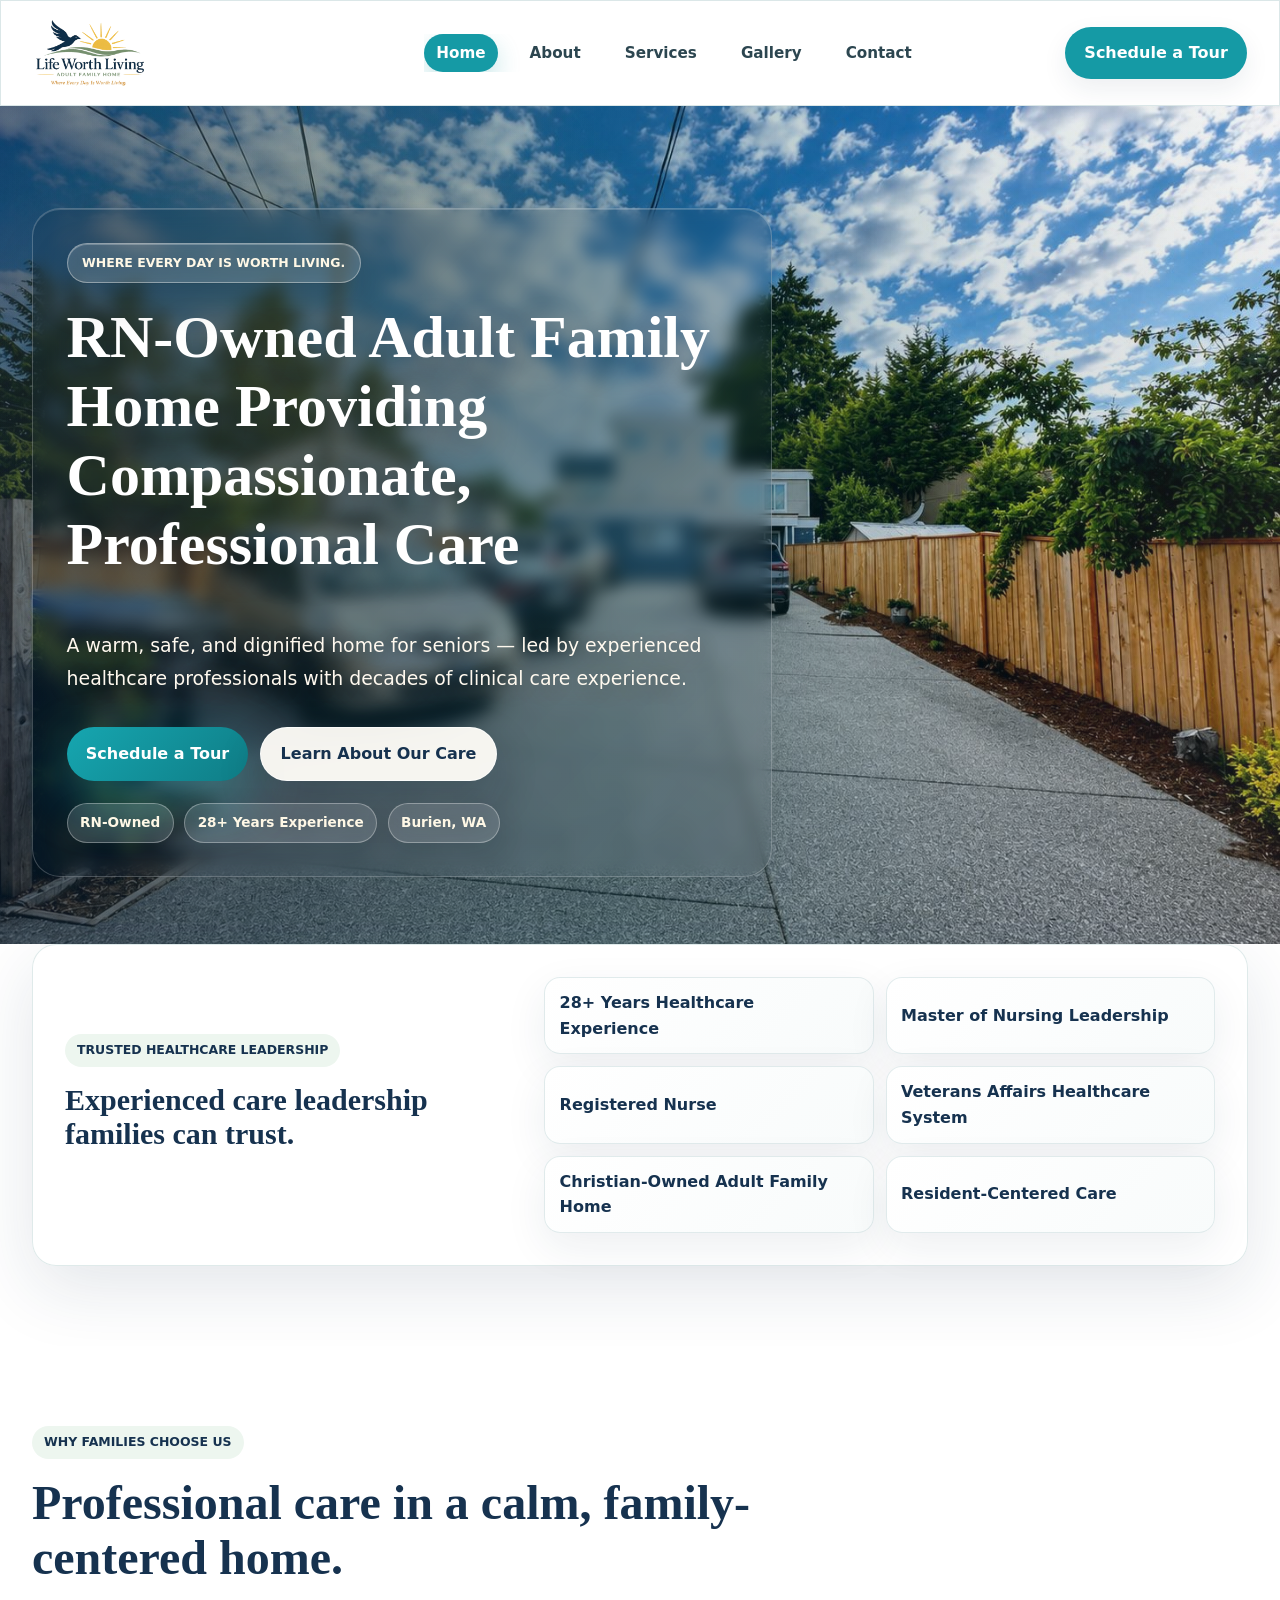
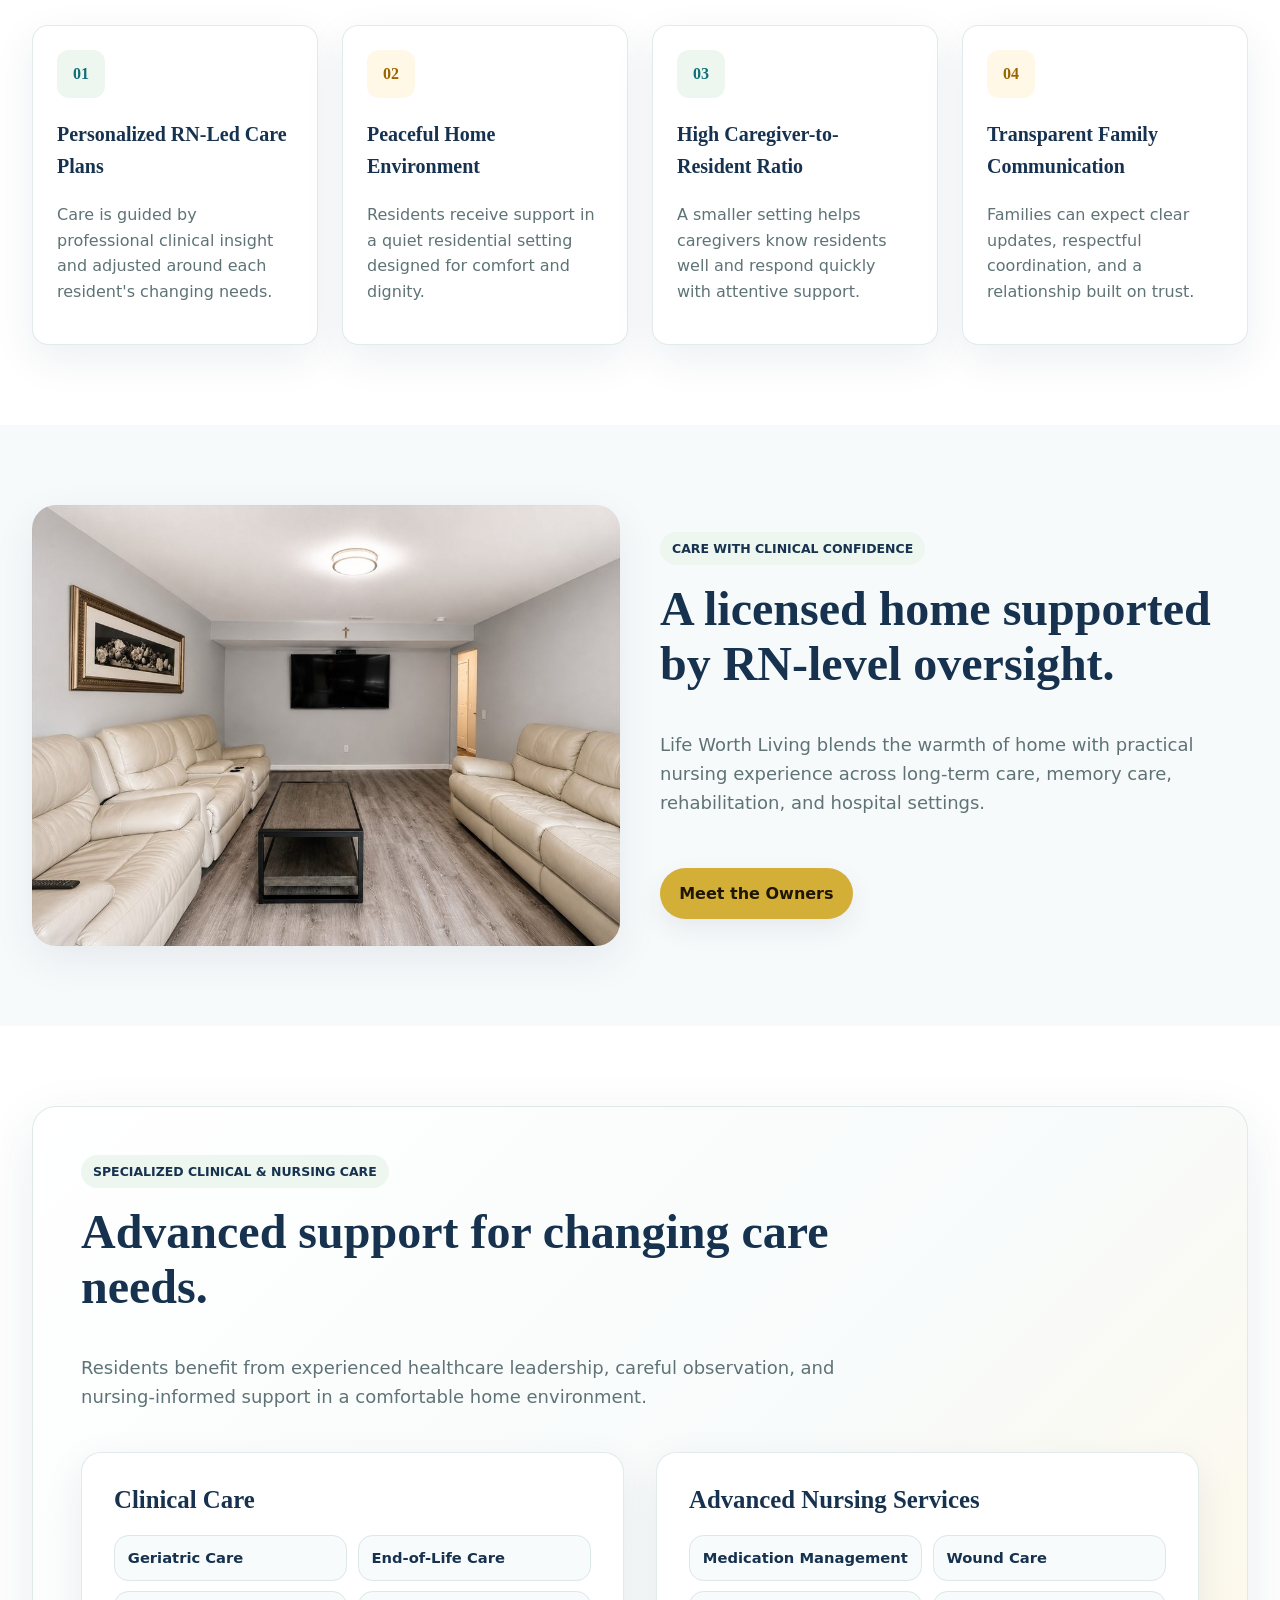
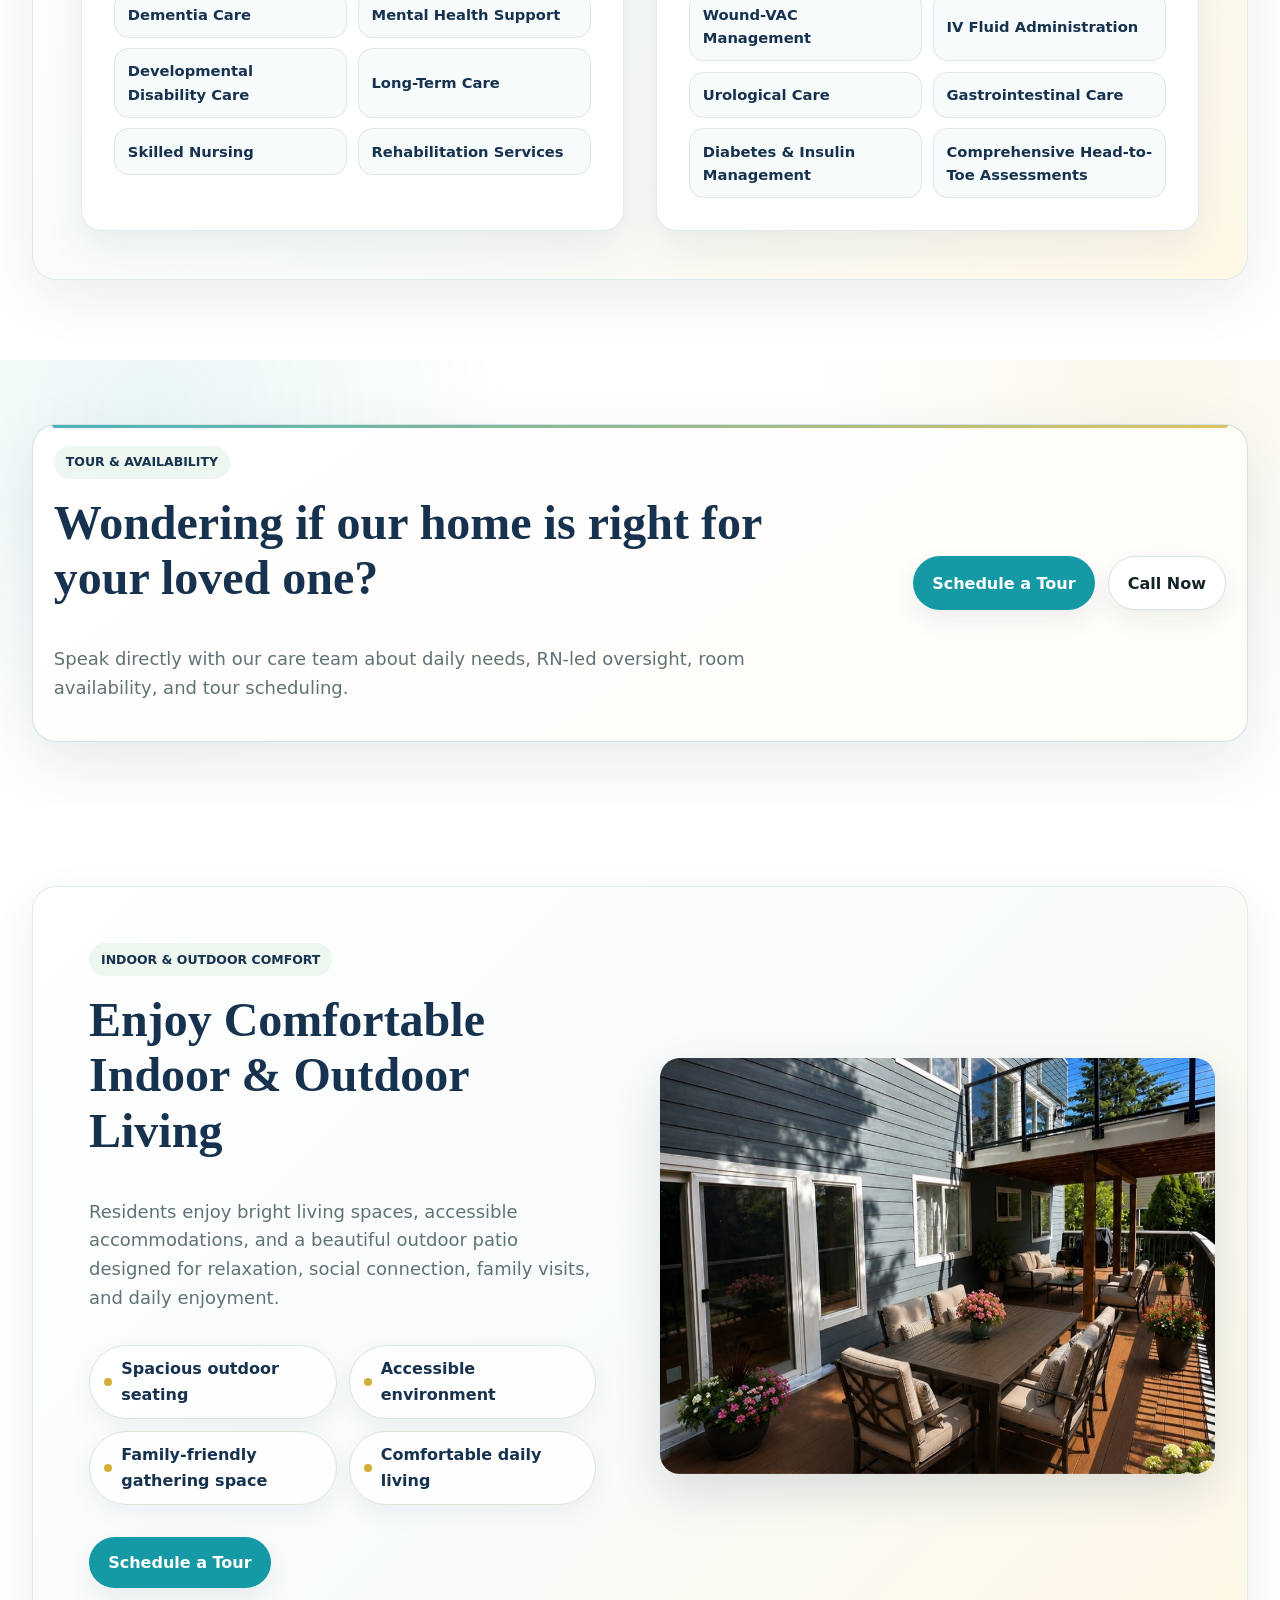
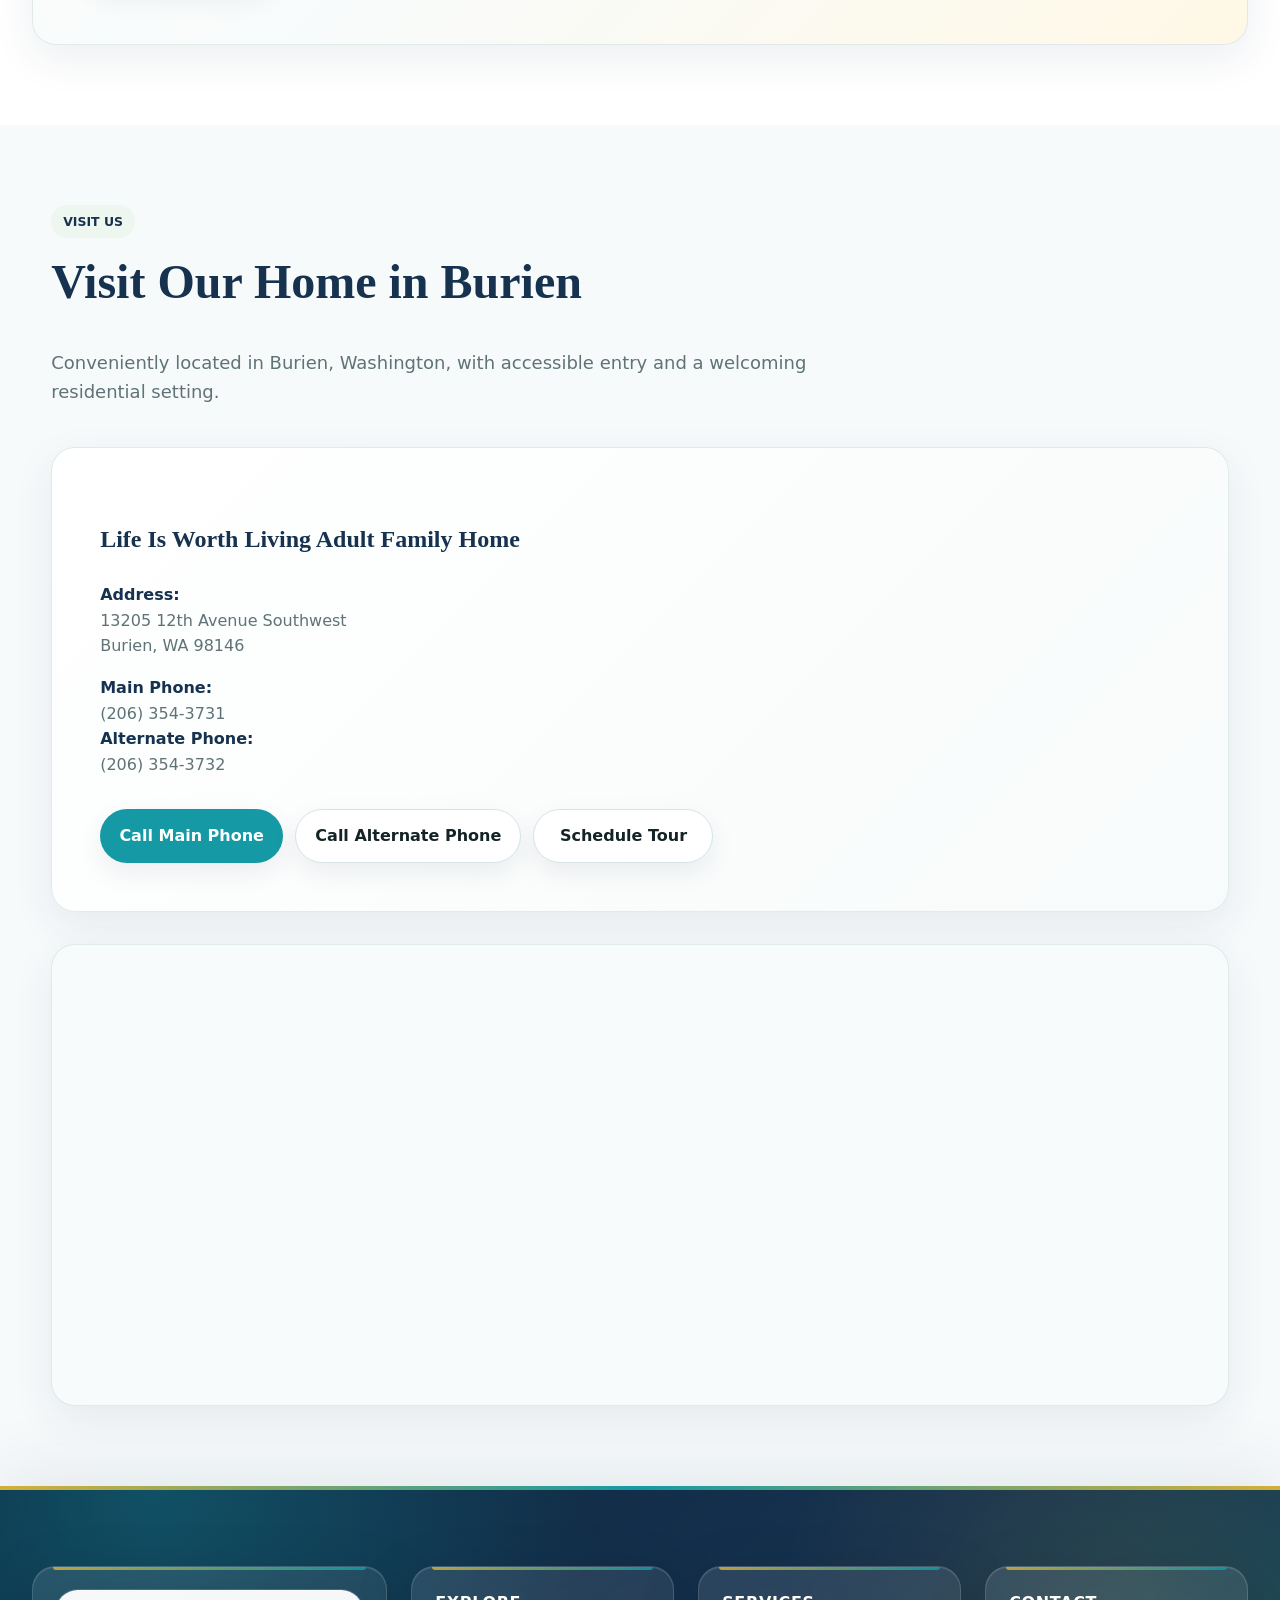
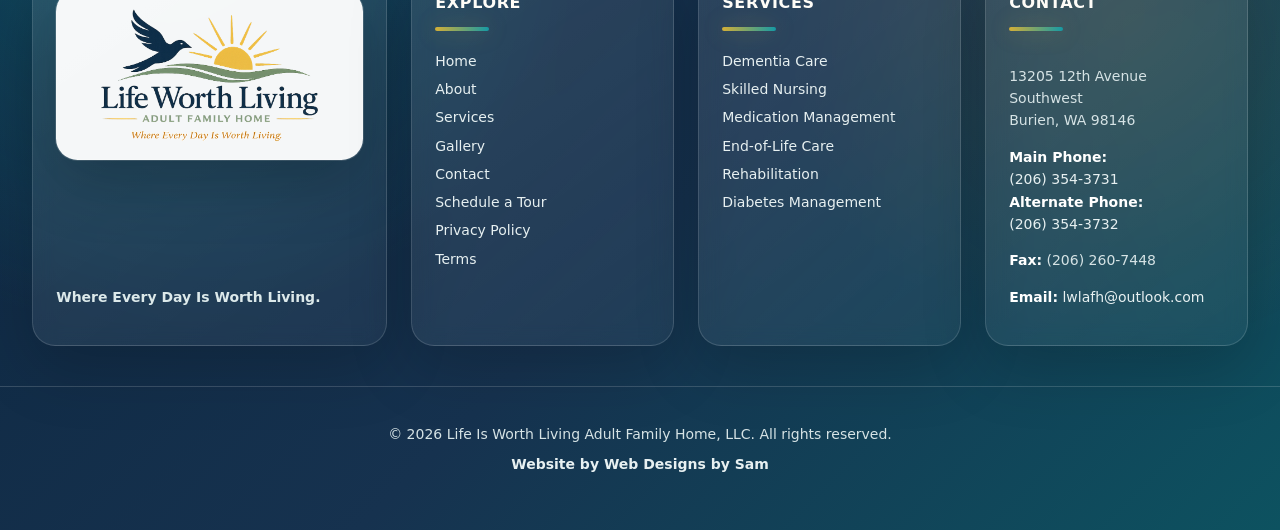
==== commit a49e41be: "Upgrade SaaS healthcare experience and services overview" ====
--- a/index.html
+++ b/index.html
@@ -15,7 +15,7 @@
   <meta name="twitter:image" content="https://www.lifeworthlivingafh.com/assets/social/og-image.jpg?v=2">
   <link rel="icon" type="image/png" href="favicon.png">
   <link rel="apple-touch-icon" href="apple-touch-icon.png">
-  <link rel="stylesheet" href="styles.css?v=care2026">
+  <link rel="stylesheet" href="styles.css?v=saas2026">
   <script type="application/ld+json">{"@context":"https://schema.org","@type":"NursingHome","name":"Life Is Worth Living Adult Family Home, LLC","description":"RN-owned Adult Family Home in Burien, WA providing compassionate senior care with 15+ years of nursing experience.","address":{"@type":"PostalAddress","streetAddress":"13205 12th Avenue Southwest","addressLocality":"Burien","addressRegion":"WA","postalCode":"98146","addressCountry":"US"},"telephone":["(206) 354-3731","(206) 354-3732"],"email":"lwlafh@outlook.com","url":"https://www.lifeworthlivingafh.com","image":"https://www.lifeworthlivingafh.com/assets/social/og-image.jpg?v=2","openingHours":"Mo-Su 00:00-23:59"}</script>
 </head>
 <body>
@@ -144,6 +144,22 @@
         </div>
       </div>
     </section>
+    <!-- Conversion CTA -->
+    <section class="conversion-band-section py-16 bg-white">
+      <div class="mx-auto max-w-7xl px-4 sm-px-6 lg-px-8">
+        <div class="conversion-band">
+          <div>
+            <span class="section-label">Tour &amp; Availability</span>
+            <h2 class="mt-4 text-3xl md-text-5xl font-extrabold leading-tight">Wondering if our home is right for your loved one?</h2>
+            <p class="mt-4 text-lg text-muted">Speak directly with our care team about daily needs, RN-led oversight, room availability, and tour scheduling.</p>
+          </div>
+          <div class="conversion-actions">
+            <a class="btn btn-primary" href="schedule-tour/">Schedule a Tour</a>
+            <a class="btn btn-secondary" href="tel:+12063543731">Call Now</a>
+          </div>
+        </div>
+      </div>
+    </section>
 
     <!-- Comfortable Living -->
     <section class="py-20 bg-white">
@@ -221,6 +237,6 @@
     </div>
     <div class="footer-bottom mx-auto max-w-7xl px-4 sm-px-6 lg-px-8 pt-8 mt-8 text-center text-sm text-muted"><p>&copy; 2026 Life Is Worth Living Adult Family Home, LLC. All rights reserved.</p><p class="mt-2"><a class="footer-link designer-credit" href="https://www.afhdesignsbysam.com/" target="_blank" rel="noopener">Website by Web Designs by Sam</a></p></div>
   </footer>
-  <script src="assets/js/site.js?v=care2026" defer></script>
+  <script src="assets/js/site.js?v=saas2026" defer></script>
 </body>
 </html>
--- a/styles.css
+++ b/styles.css
@@ -106,3 +106,5 @@
 .site-footer .footer-grid{align-items:stretch!important;gap:clamp(1rem,2.4vw,1.5rem)!important}.site-footer .footer-grid>div{position:relative;display:flex;flex-direction:column;height:100%;min-height:100%;border:1px solid rgba(255,255,255,.14);border-radius:1.45rem;background:linear-gradient(145deg,rgba(255,255,255,.105),rgba(255,255,255,.045));box-shadow:0 22px 64px rgba(0,0,0,.18),inset 0 1px 0 rgba(255,255,255,.12);padding:clamp(1.15rem,2.2vw,1.45rem);backdrop-filter:blur(10px);transition:transform .2s ease,box-shadow .2s ease,border-color .2s ease}.site-footer .footer-grid>div:before{content:"";position:absolute;left:1.25rem;right:1.25rem;top:0;height:3px;border-radius:0 0 9999px 9999px;background:linear-gradient(90deg,var(--gold),var(--teal));opacity:.85}.site-footer .footer-grid>div:hover{transform:translateY(-3px);border-color:rgba(212,175,55,.34);box-shadow:0 28px 78px rgba(0,0,0,.24),0 0 34px rgba(21,154,165,.08),inset 0 1px 0 rgba(255,255,255,.14)}.site-footer .footer-brand-col,.site-footer .footer-grid>div:first-child{justify-content:flex-start}.site-footer .brand-logo-footer{width:min(320px,100%)!important;max-height:170px!important;margin:0 0 1rem!important;align-self:flex-start}.site-footer .footer-heading{margin:0!important}.site-footer .footer-heading:after{display:block;margin-top:.72rem;margin-bottom:.2rem}.site-footer .footer-grid>div>div.mt-4{margin-top:1rem!important}.site-footer address{margin-top:1rem!important;border:0!important;border-radius:0!important;background:transparent!important;box-shadow:none!important;padding:0!important;backdrop-filter:none!important}.site-footer .footer-link{line-height:1.45}.site-footer .footer-brand-col p,.site-footer .footer-grid>div:first-child p{margin-top:auto;color:#dce9ea!important;font-weight:700}@media(max-width:900px){.site-footer .footer-grid{grid-template-columns:repeat(2,minmax(0,1fr))!important}.site-footer .footer-grid>div{min-height:auto}}@media(max-width:767px){.site-footer .footer-grid{grid-template-columns:1fr!important;gap:1rem!important}.site-footer .footer-grid>div{border-radius:1.2rem;padding:1.1rem}.site-footer .brand-logo-footer{width:min(300px,100%)!important;max-height:155px!important}.site-footer .footer-grid>div:hover{transform:none}}
 /* Premium SaaS healthcare care and tour systems */
 .care-overview-section,.tour-experience-section,.family-decision-section{position:relative;overflow:hidden}.care-overview-section:before,.tour-experience-section:before,.family-decision-section:before{content:"";position:absolute;inset:0;background:radial-gradient(circle at 10% 8%,rgba(21,154,165,.09),rgba(21,154,165,0) 28%),radial-gradient(circle at 90% 18%,rgba(212,175,55,.1),rgba(212,175,55,0) 26%);pointer-events:none}.care-overview-section>.mx-auto,.tour-experience-section>.mx-auto,.family-decision-section>.mx-auto{position:relative;z-index:1}.care-overview-heading{max-width:850px}.care-overview-grid{display:grid;grid-template-columns:repeat(4,minmax(0,1fr));gap:1.15rem}.care-overview-card,.tour-command-card,.decision-checklist article{position:relative;border:1px solid rgba(205,224,226,.9);border-radius:1.45rem;background:linear-gradient(145deg,rgba(255,255,255,.98),rgba(255,253,248,.92));box-shadow:0 20px 60px rgba(22,50,79,.09),inset 0 1px 0 rgba(255,255,255,.88);padding:1.25rem;transition:transform .22s ease,box-shadow .22s ease,border-color .22s ease}.care-overview-card:after,.tour-command-card:after,.decision-checklist article:after{content:"";position:absolute;left:1.15rem;right:1.15rem;top:0;height:3px;border-radius:0 0 9999px 9999px;background:linear-gradient(90deg,var(--teal),var(--gold));opacity:.76}.care-overview-card:hover,.tour-command-card:hover,.decision-checklist article:hover{transform:translateY(-4px);border-color:rgba(21,154,165,.34);box-shadow:0 30px 78px rgba(22,50,79,.14)}.care-icon{display:inline-flex;align-items:center;justify-content:center;width:2.35rem;height:2.35rem;border-radius:.85rem;background:linear-gradient(135deg,#eafafa,#fff8e6);color:var(--teal);font-weight:900;font-size:.82rem;box-shadow:0 10px 24px rgba(21,154,165,.12)}.care-overview-card h3,.tour-command-card strong,.decision-checklist strong{display:block;margin-top:1rem;color:var(--navy);font-family:"Playfair Display",Georgia,"Times New Roman",serif;font-size:1.23rem;line-height:1.18}.care-overview-card p,.tour-command-card p,.decision-checklist span{display:block;margin-top:.65rem;color:#5f7376;line-height:1.62}.tour-command-center{display:grid;grid-template-columns:minmax(0,.94fr) minmax(360px,1.06fr);gap:clamp(1.5rem,4vw,3rem);align-items:center;border:1px solid rgba(205,224,226,.9);border-radius:2rem;background:linear-gradient(135deg,#fff 0%,#f8fbfb 52%,#fff8e8 100%);box-shadow:0 26px 82px rgba(22,50,79,.12);padding:clamp(1.2rem,4vw,3rem)}.tour-command-grid{display:grid;grid-template-columns:repeat(2,minmax(0,1fr));gap:1rem}.tour-command-card{min-height:160px}.tour-command-card strong{font-family:Inter,ui-sans-serif,system-ui,sans-serif;font-size:1rem}.availability-card{background:linear-gradient(145deg,#fff,#f2fbfa)}.availability-dot{display:inline-flex;width:.82rem;height:.82rem;border-radius:9999px;background:#22c55e;box-shadow:0 0 0 7px rgba(34,197,94,.13),0 0 22px rgba(34,197,94,.34)}.tour-command-actions{display:flex;flex-wrap:wrap;gap:.8rem}.decision-checklist{display:grid;gap:1rem}.decision-checklist article{padding:1.25rem 1.35rem}.quick-contact-card{position:relative;display:flex;flex-direction:column;gap:.35rem;border:1px solid rgba(205,224,226,.92);border-radius:1.3rem;background:linear-gradient(145deg,#fff,#fffdf8);box-shadow:0 18px 48px rgba(22,50,79,.08);padding:1.15rem;transition:transform .2s ease,box-shadow .2s ease,border-color .2s ease}.quick-contact-card:before{content:"";position:absolute;left:1rem;top:1rem;width:.55rem;height:.55rem;border-radius:9999px;background:linear-gradient(135deg,var(--teal),var(--gold));box-shadow:0 0 0 6px rgba(21,154,165,.09)}.quick-contact-card span,.quick-contact-card strong{padding-left:1.15rem}.quick-contact-card span{color:#5f7376;font-weight:800;font-size:.8rem;text-transform:uppercase}.quick-contact-card strong{color:var(--navy);line-height:1.35}.quick-contact-card:hover{transform:translateY(-3px);border-color:rgba(21,154,165,.36);box-shadow:0 26px 66px rgba(22,50,79,.13)}.care-inquiry-form{background:linear-gradient(145deg,#fff,#fffdf8)!important;border-color:rgba(205,224,226,.96)!important;box-shadow:0 24px 72px rgba(22,50,79,.12)!important}.care-inquiry-form .input{min-height:52px;border-radius:1rem;border-color:rgba(205,224,226,.96);box-shadow:0 8px 22px rgba(22,50,79,.04)}.care-inquiry-form textarea.input{min-height:132px}.reveal-on-scroll{opacity:0;transform:translateY(18px);transition:opacity .56s ease,transform .56s ease}.reveal-on-scroll.is-visible{opacity:1;transform:translateY(0)}@media(max-width:1100px){.care-overview-grid{grid-template-columns:repeat(2,minmax(0,1fr))}.tour-command-center{grid-template-columns:1fr}.tour-command-grid{grid-template-columns:repeat(2,minmax(0,1fr))}}@media(max-width:767px){.care-overview-grid,.tour-command-grid{grid-template-columns:1fr}.care-overview-card,.tour-command-card,.decision-checklist article{border-radius:1.2rem;padding:1.05rem}.tour-command-center{border-radius:1.35rem;padding:1rem}.tour-command-actions .btn{width:100%}.quick-contact-card:hover,.care-overview-card:hover,.tour-command-card:hover,.decision-checklist article:hover{transform:none}.reveal-on-scroll{opacity:1;transform:none;transition:none}}@media(prefers-reduced-motion:reduce){.reveal-on-scroll{opacity:1!important;transform:none!important;transition:none!important}}
+/* Detailed service overview and conversion bands */
+.detailed-care-section,.conversion-band-section{position:relative;overflow:hidden}.detailed-care-section:before,.conversion-band-section:before{content:"";position:absolute;inset:0;background:radial-gradient(circle at 12% 12%,rgba(21,154,165,.09),rgba(21,154,165,0) 30%),radial-gradient(circle at 90% 6%,rgba(212,175,55,.1),rgba(212,175,55,0) 28%);pointer-events:none}.detailed-care-section>.mx-auto,.conversion-band-section>.mx-auto{position:relative;z-index:1}.service-detail-grid{display:grid;grid-template-columns:repeat(3,minmax(0,1fr));gap:1.15rem}.service-detail-card,.care-cta-band,.conversion-band,.calendar-placeholder{position:relative;border:1px solid rgba(205,224,226,.92);border-radius:1.5rem;background:linear-gradient(145deg,#fff,#fffdf8);box-shadow:0 22px 64px rgba(22,50,79,.1),inset 0 1px 0 rgba(255,255,255,.9);padding:1.3rem}.service-detail-card{transition:transform .22s ease,box-shadow .22s ease,border-color .22s ease}.service-detail-card:hover{transform:translateY(-4px);border-color:rgba(21,154,165,.34);box-shadow:0 32px 82px rgba(22,50,79,.15)}.service-detail-card:before,.care-cta-band:before,.conversion-band:before,.calendar-placeholder:before{content:"";position:absolute;left:1.2rem;right:1.2rem;top:0;height:3px;border-radius:0 0 9999px 9999px;background:linear-gradient(90deg,var(--teal),var(--gold));opacity:.76}.service-detail-wide{grid-column:span 3}.service-detail-icon{display:inline-flex;align-items:center;justify-content:center;width:2.45rem;height:2.45rem;border-radius:.9rem;background:linear-gradient(135deg,#eafafa,#fff8e6);color:var(--teal);font-weight:900}.service-detail-card h3{margin:1rem 0 0;color:var(--navy);font-family:"Playfair Display",Georgia,"Times New Roman",serif;font-size:1.35rem;line-height:1.15}.service-detail-card p{margin:.7rem 0 0;color:#5f7376;line-height:1.62}.service-detail-card .microcopy{border-left:3px solid var(--gold);padding-left:.8rem;color:#3f575c;font-weight:800;background:rgba(255,248,230,.45);border-radius:.25rem}.care-cta-band,.conversion-band{display:flex;align-items:center;justify-content:space-between;gap:1rem}.care-cta-band div,.conversion-band>div:first-child{max-width:760px}.care-cta-band strong{display:block;color:var(--navy);font-size:1.2rem}.care-cta-band span{display:block;margin-top:.3rem;color:#5f7376}.conversion-actions{display:flex;gap:.8rem;flex-wrap:wrap;justify-content:flex-end}.calendar-placeholder{display:flex;align-items:flex-start;gap:1rem}.calendar-placeholder strong{display:block;color:var(--navy);font-size:1.05rem}.calendar-placeholder p{margin:.25rem 0 0;color:#5f7376;line-height:1.6}@media(max-width:1100px){.service-detail-grid{grid-template-columns:repeat(2,minmax(0,1fr))}.service-detail-wide{grid-column:span 2}.care-cta-band,.conversion-band{align-items:flex-start;flex-direction:column}.conversion-actions{justify-content:flex-start}}@media(max-width:767px){.service-detail-grid{grid-template-columns:1fr}.service-detail-wide{grid-column:auto}.service-detail-card,.care-cta-band,.conversion-band,.calendar-placeholder{border-radius:1.2rem;padding:1.05rem}.care-cta-band .btn,.conversion-actions,.conversion-actions .btn{width:100%}.calendar-placeholder{gap:.8rem}}
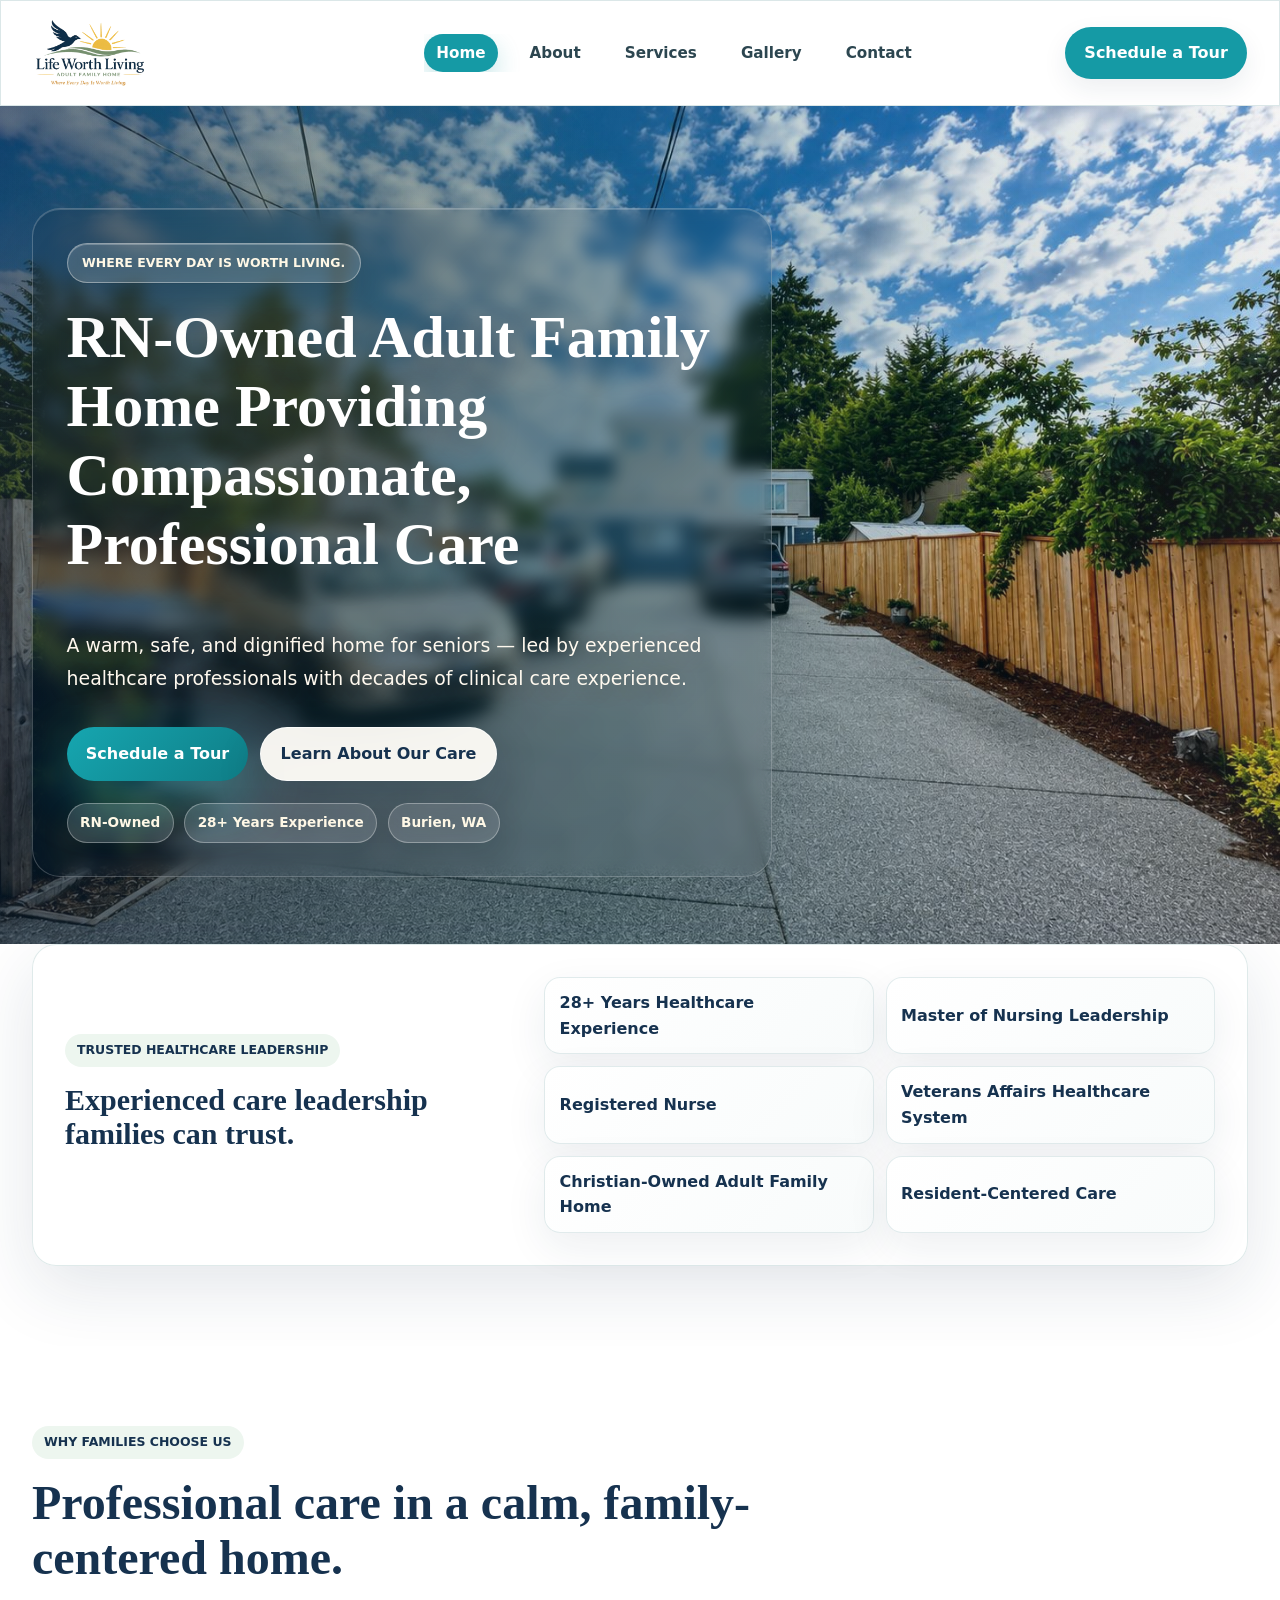
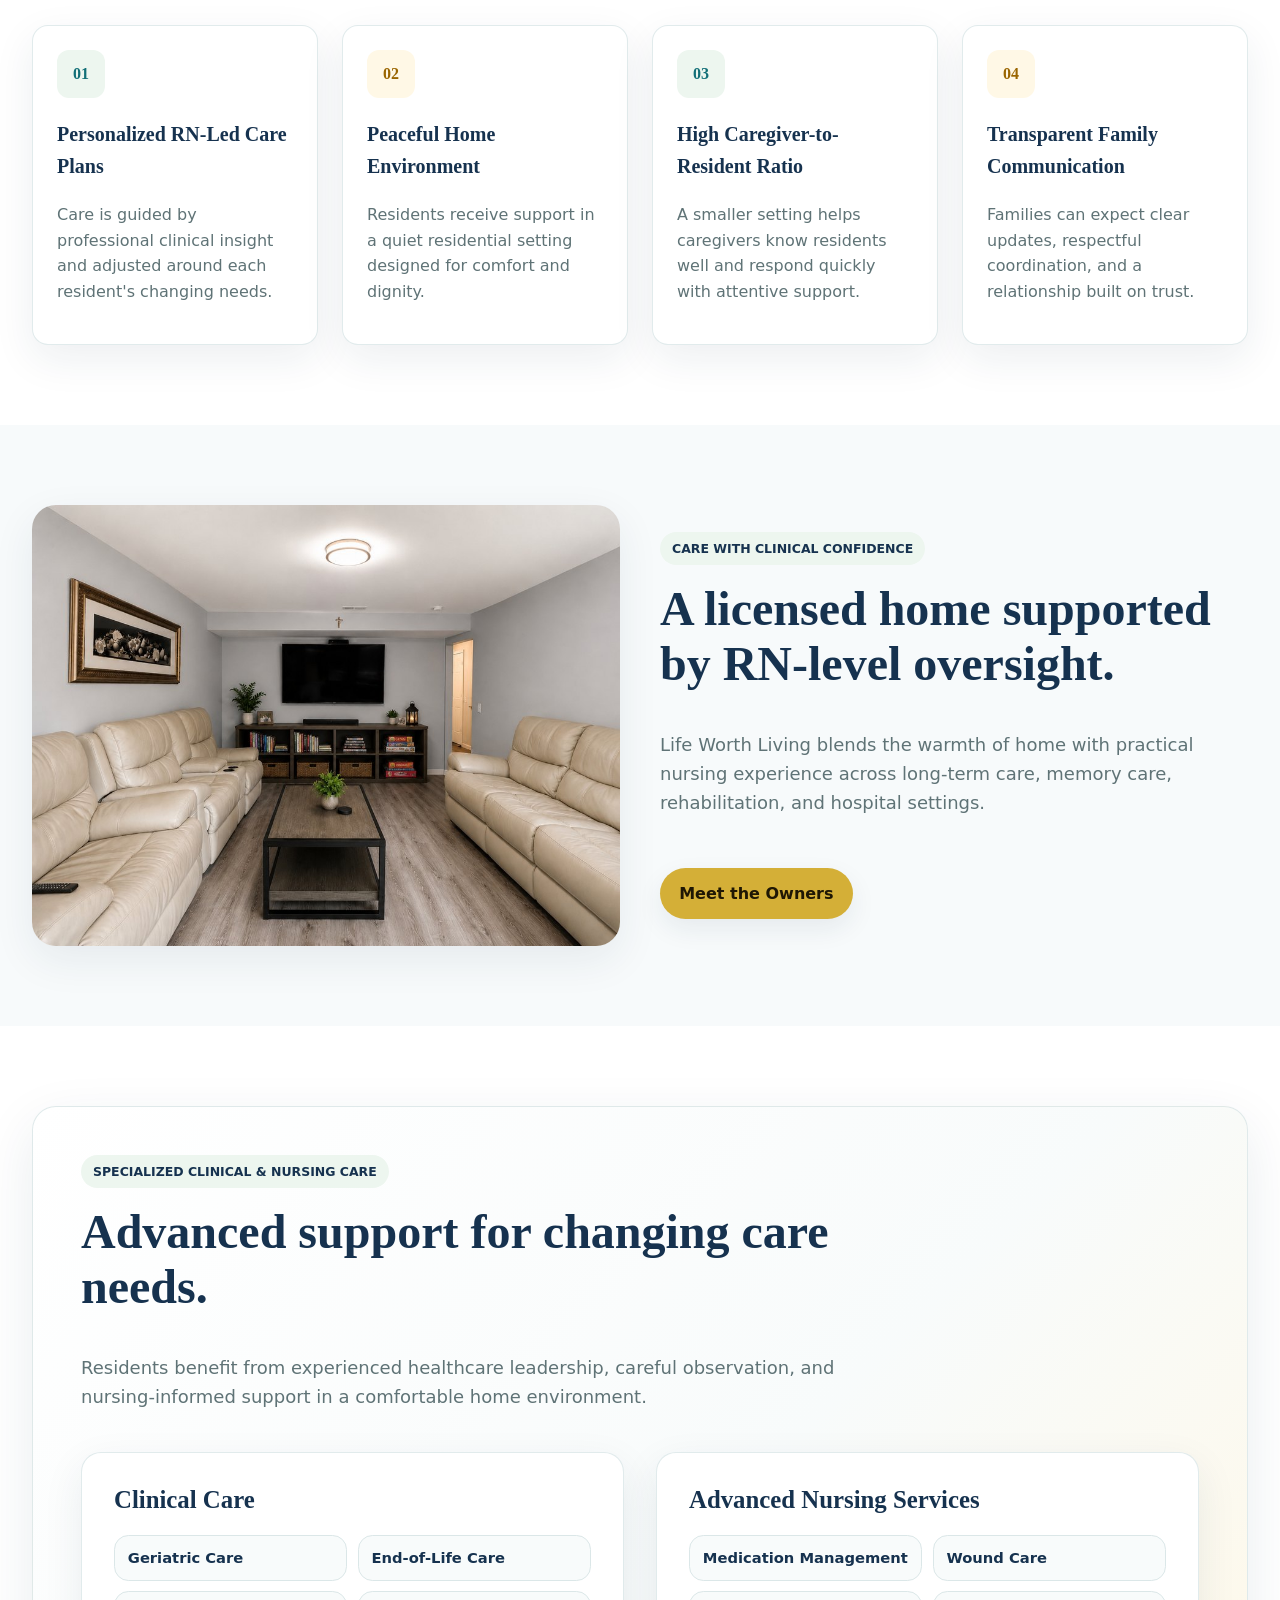
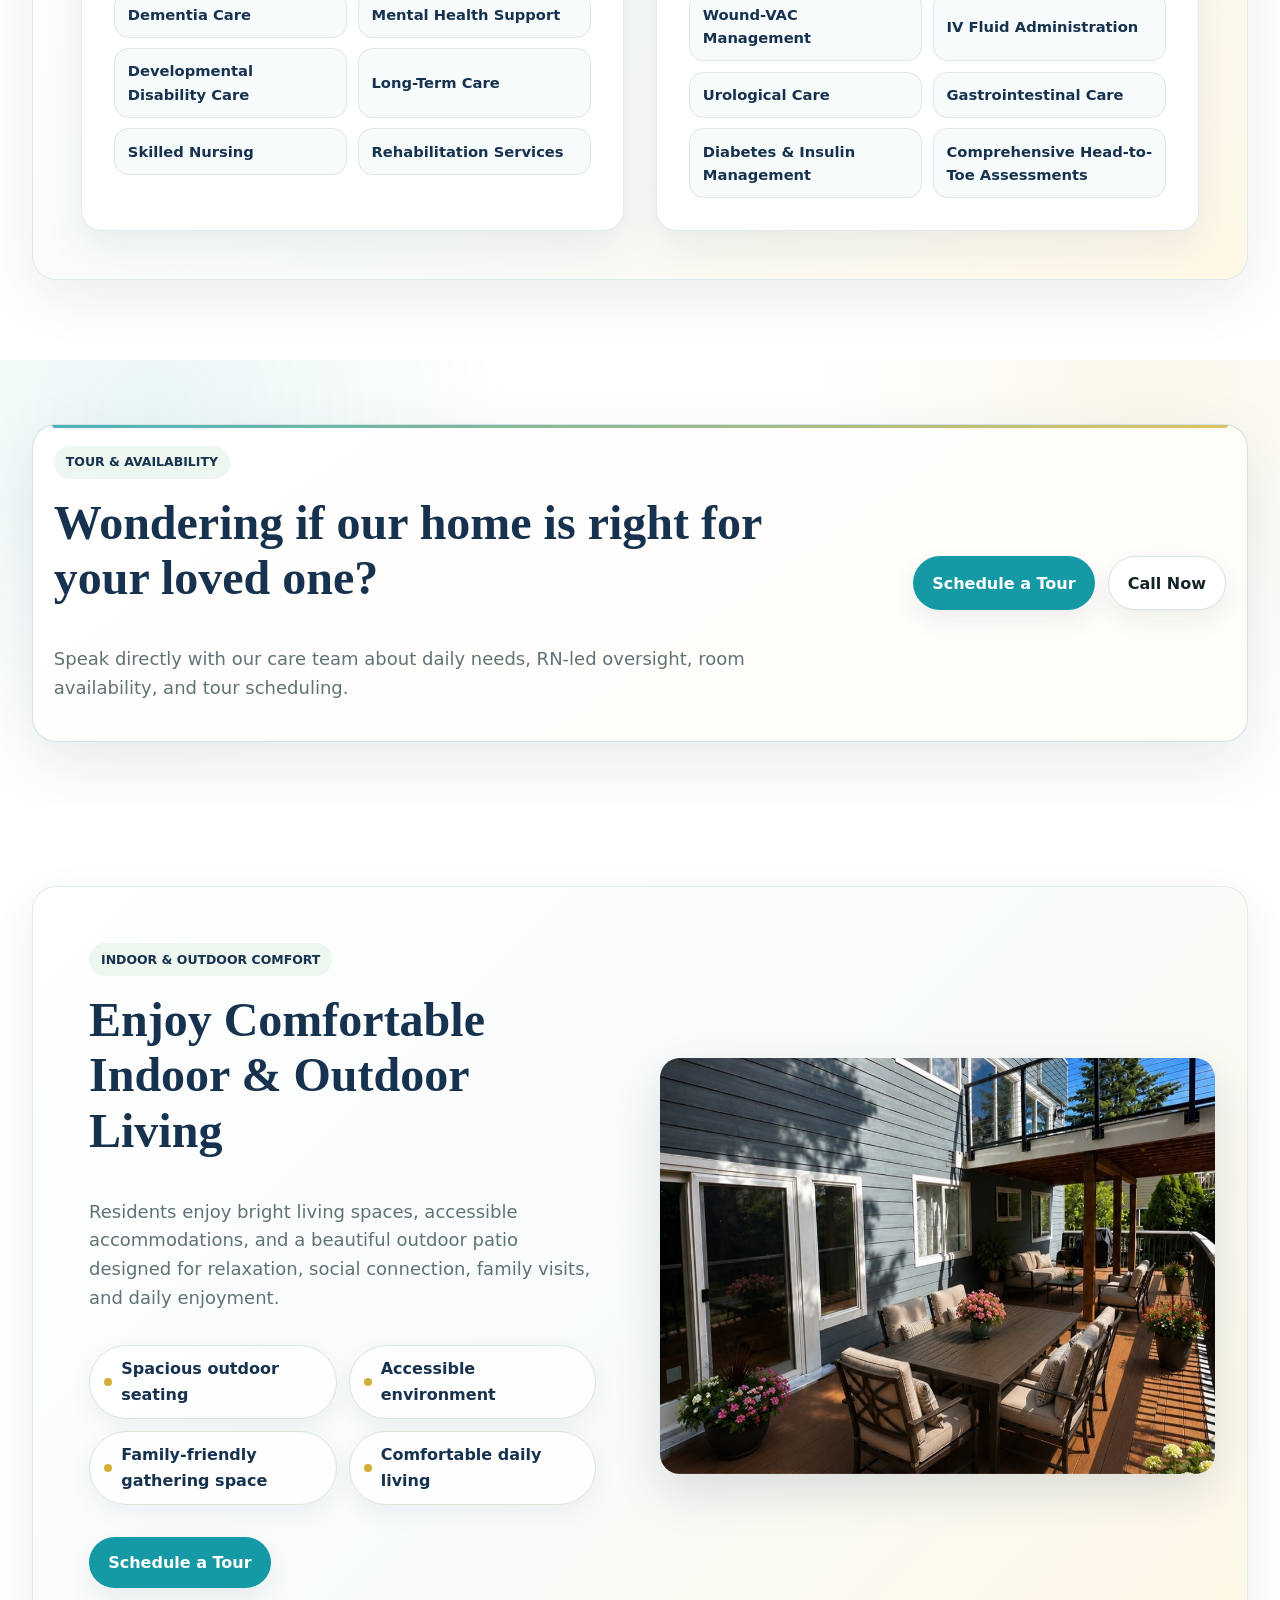
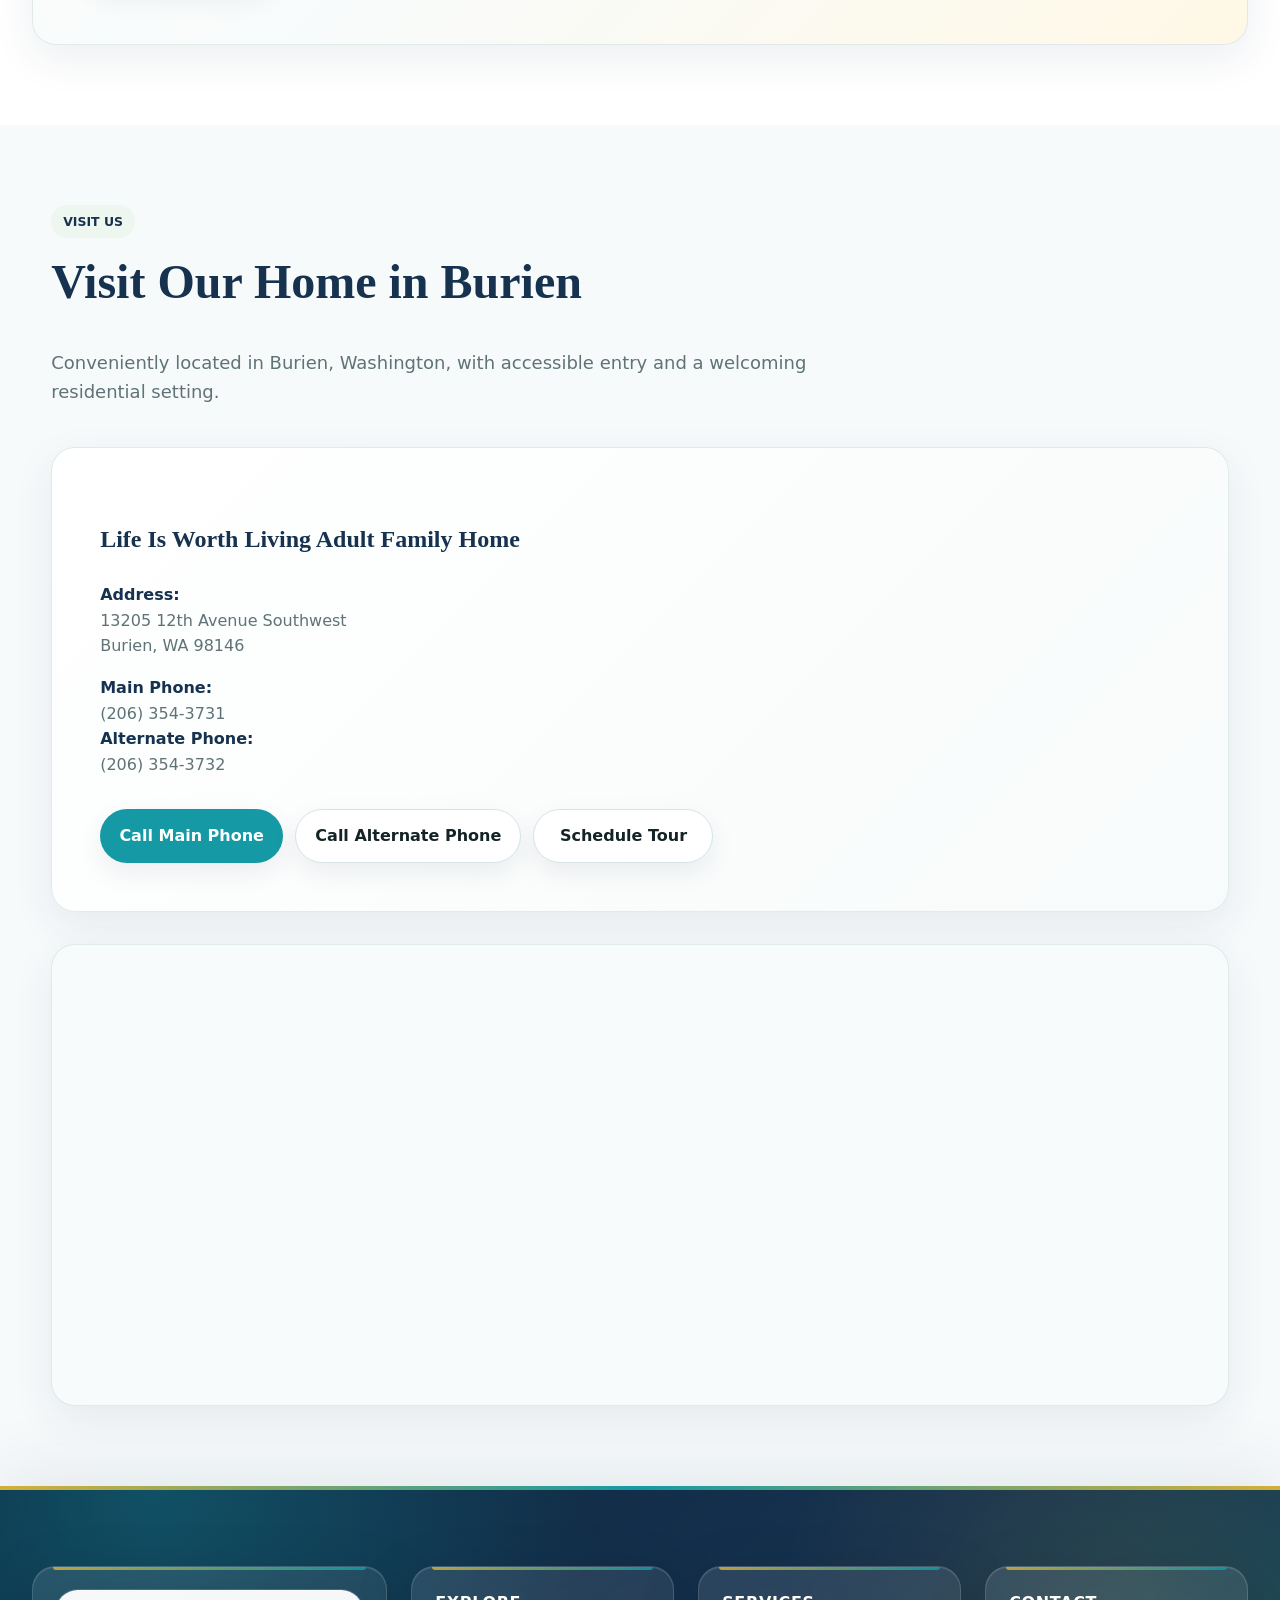
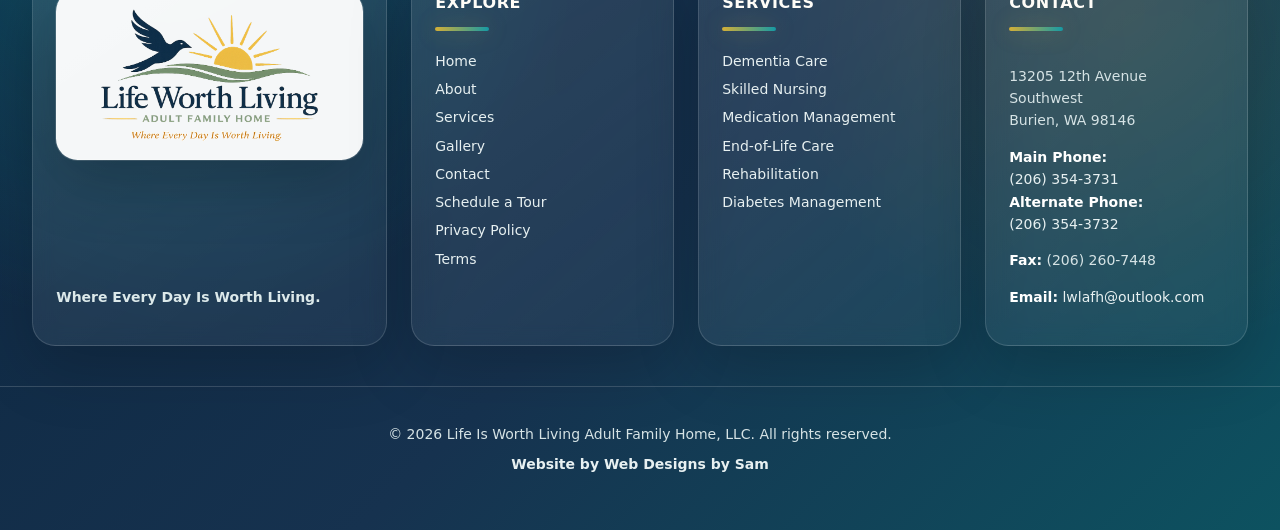
==== commit 820c8301: "Update living room and owner photography" ====
--- a/index.html
+++ b/index.html
@@ -15,7 +15,7 @@
   <meta name="twitter:image" content="https://www.lifeworthlivingafh.com/assets/social/og-image.jpg?v=2">
   <link rel="icon" type="image/png" href="favicon.png">
   <link rel="apple-touch-icon" href="apple-touch-icon.png">
-  <link rel="stylesheet" href="styles.css?v=saas2026">
+  <link rel="stylesheet" href="styles.css?v=photo2026">
   <script type="application/ld+json">{"@context":"https://schema.org","@type":"NursingHome","name":"Life Is Worth Living Adult Family Home, LLC","description":"RN-owned Adult Family Home in Burien, WA providing compassionate senior care with 15+ years of nursing experience.","address":{"@type":"PostalAddress","streetAddress":"13205 12th Avenue Southwest","addressLocality":"Burien","addressRegion":"WA","postalCode":"98146","addressCountry":"US"},"telephone":["(206) 354-3731","(206) 354-3732"],"email":"lwlafh@outlook.com","url":"https://www.lifeworthlivingafh.com","image":"https://www.lifeworthlivingafh.com/assets/social/og-image.jpg?v=2","openingHours":"Mo-Su 00:00-23:59"}</script>
 </head>
 <body>
@@ -109,8 +109,8 @@
       <div class="mx-auto max-w-7xl px-4 sm-px-6 lg-px-8 grid lg-grid-cols-2 gap-10 items-center">
         <div class="rounded-3xl overflow-hidden shadow-card">
           <picture>
-            <source srcset="assets/images/living-room-480.jpg 480w, assets/images/living-room-960.jpg 960w, assets/images/living-room-1440.jpg 1440w" sizes="(max-width: 767px) 92vw, 50vw">
-            <img class="w-full aspect-4-3 object-cover photo-img transition" src="assets/images/living-room.jpg" alt="Comfortable shared living room at Life Worth Living Adult Family Home" width="1448" height="1086" loading="lazy" decoding="async">
+            <source srcset="assets/images/living-room-new-480.jpg 480w, assets/images/living-room-new-960.jpg 960w, assets/images/living-room-new-1440.jpg 1440w" sizes="(max-width: 767px) 92vw, 50vw">
+            <img class="w-full aspect-4-3 object-cover photo-img transition" src="assets/images/living-room-new.jpg" alt="Comfortable shared living room at Life Worth Living Adult Family Home" width="1448" height="1086" loading="lazy" decoding="async">
           </picture>
         </div>
         <div>
--- a/styles.css
+++ b/styles.css
@@ -55,6 +55,7 @@
 
 /* About owner refinements */
 .owner-portrait-frame{position:relative;overflow:hidden;margin:-.35rem -.35rem 1.6rem;border:1px solid rgba(219,231,232,.86);border-radius:1.25rem;background:linear-gradient(135deg,#edf6ef 0%,#fff8e6 100%);box-shadow:0 16px 42px rgba(22,50,79,.08)}.owner-portrait-frame img{display:block;width:100%;aspect-ratio:4/3;object-fit:cover;object-position:center}.owner-quote{position:relative;overflow:hidden;background:linear-gradient(135deg,#fff 0%,#f8fbfb 58%,#fff8e6 100%);padding:clamp(1.7rem,5vw,3.5rem) clamp(1.4rem,5vw,4rem) clamp(1.7rem,5vw,3.25rem);border-color:rgba(219,231,232,.9)}.owner-quote:before{content:"";position:absolute;left:0;top:0;bottom:0;width:6px;background:linear-gradient(180deg,var(--teal),var(--gold))}.owner-quote blockquote{position:relative;margin:0;padding-left:clamp(2.1rem,5vw,3.8rem);color:var(--navy);font-family:"Playfair Display",Georgia,"Times New Roman",serif;font-size:clamp(1.55rem,3vw,2.7rem);font-weight:800;line-height:1.2;text-wrap:balance}.quote-mark{position:absolute;left:clamp(1.2rem,3vw,2.25rem);top:clamp(1rem,3vw,1.8rem);color:rgba(21,154,165,.18);font-family:Georgia,"Times New Roman",serif;font-size:clamp(4.5rem,12vw,8rem);font-weight:900;line-height:1}@media(max-width:767px){.owner-portrait-frame{margin:0 0 1.35rem}.owner-quote blockquote{padding-left:1.45rem;font-size:1.42rem}.quote-mark{font-size:4rem;left:.9rem;top:.8rem}}
+.owner-portrait-square picture{display:block;width:100%}.owner-portrait-square img{aspect-ratio:1/1;object-fit:cover;background:#fff}
 
 /* Final services page polish */
 .services-trust-strip{padding:0 0 2.5rem}.services-trust-panel{margin-top:-2rem;position:relative;z-index:2;display:grid;grid-template-columns:repeat(4,minmax(0,1fr));gap:.85rem;border:1px solid rgba(219,231,232,.86);border-radius:1.5rem;background:rgba(255,255,255,.96);box-shadow:0 22px 70px rgba(22,50,79,.12);padding:clamp(1rem,2vw,1.35rem);backdrop-filter:blur(16px)}.services-trust-panel span{display:flex;align-items:center;min-height:54px;border:1px solid #d9e6da;border-radius:1rem;background:linear-gradient(135deg,#fff,#f8fbfb);padding:.8rem .9rem;color:var(--navy);font-size:.92rem;font-weight:900;box-shadow:0 8px 22px rgba(22,50,79,.06)}
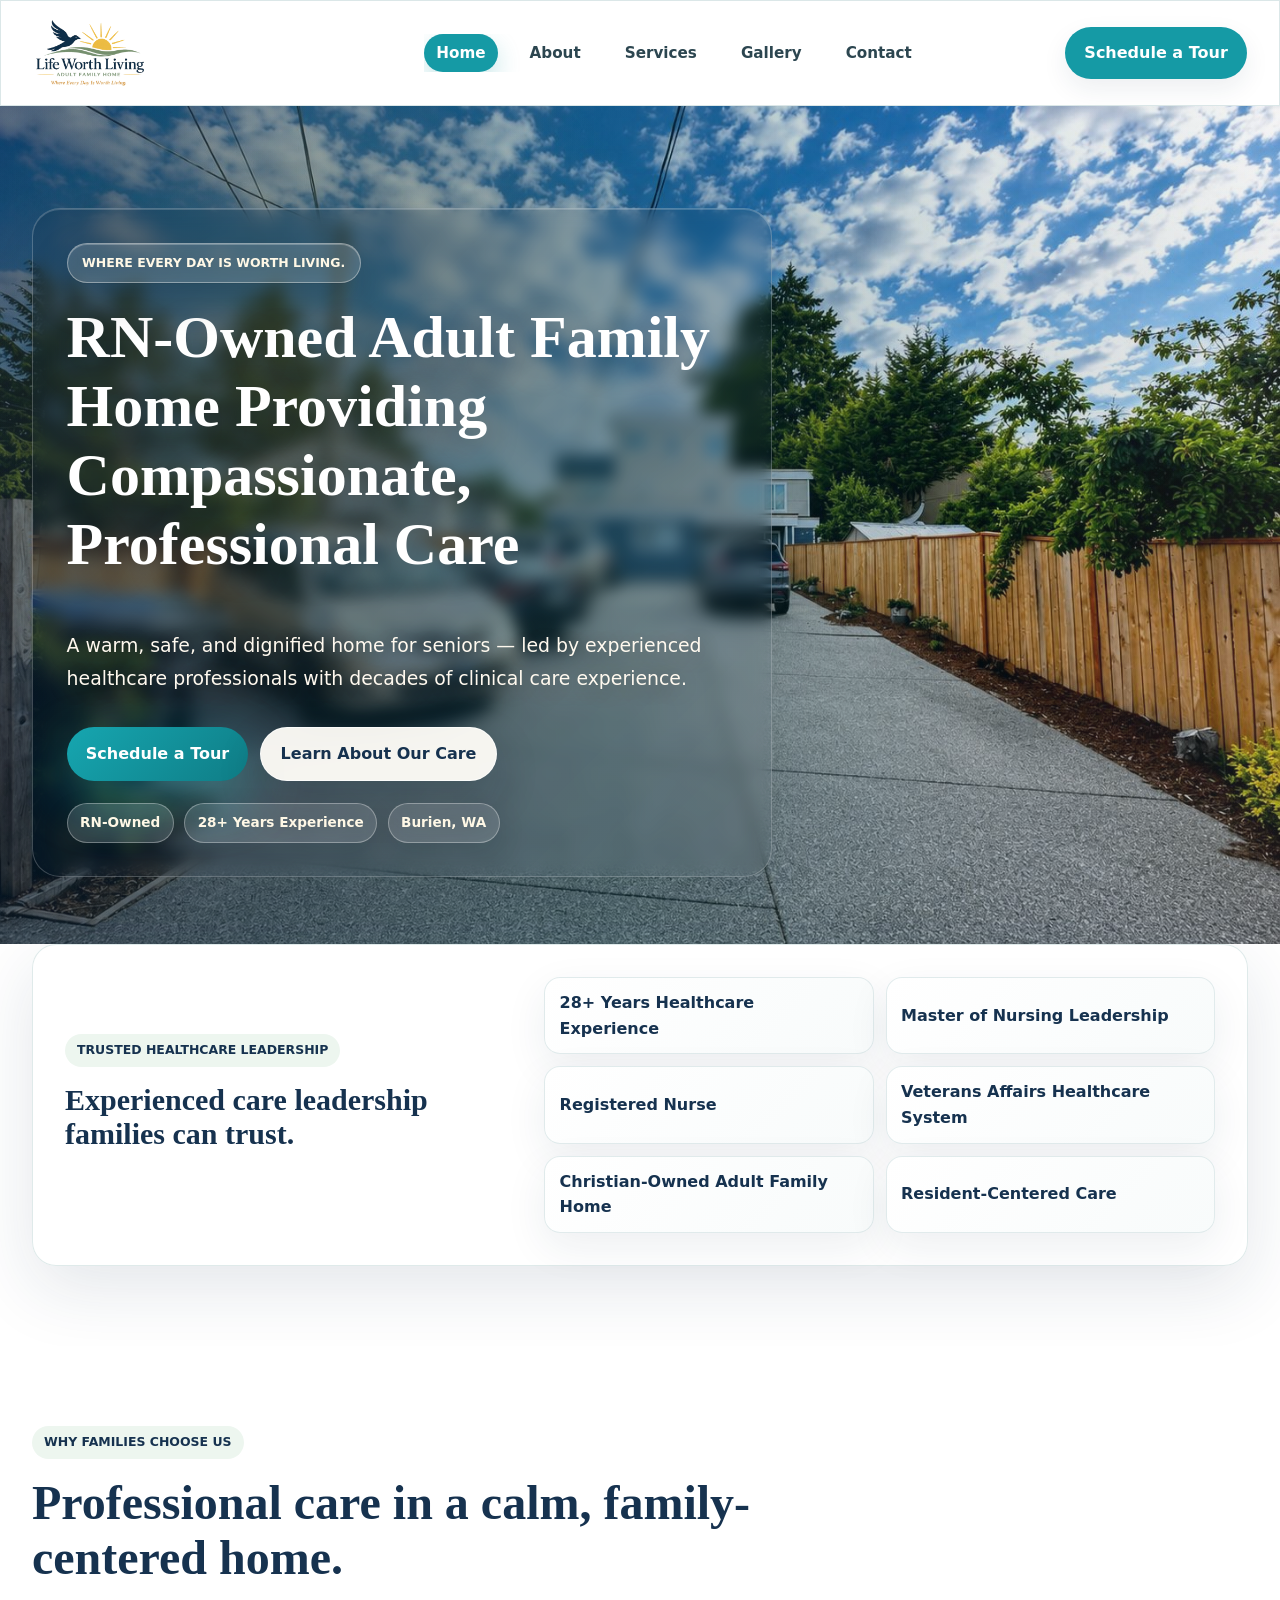
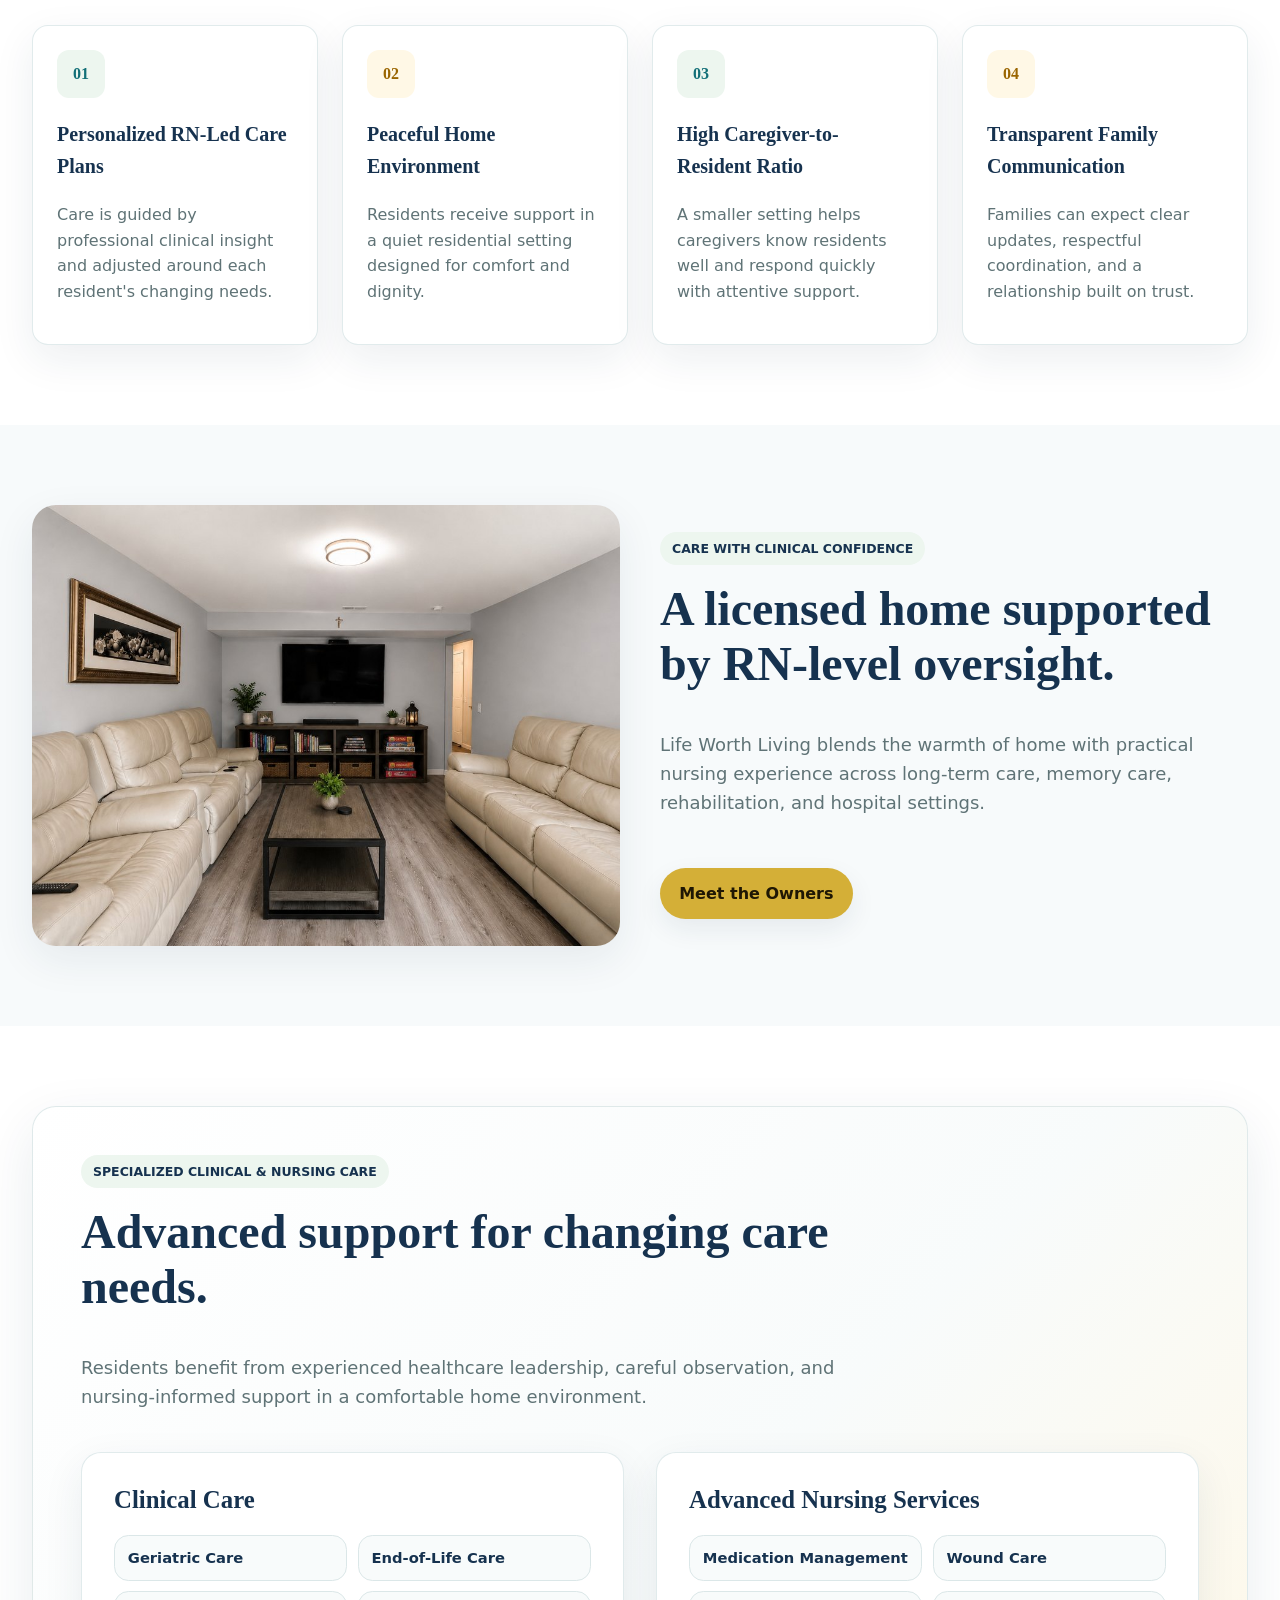
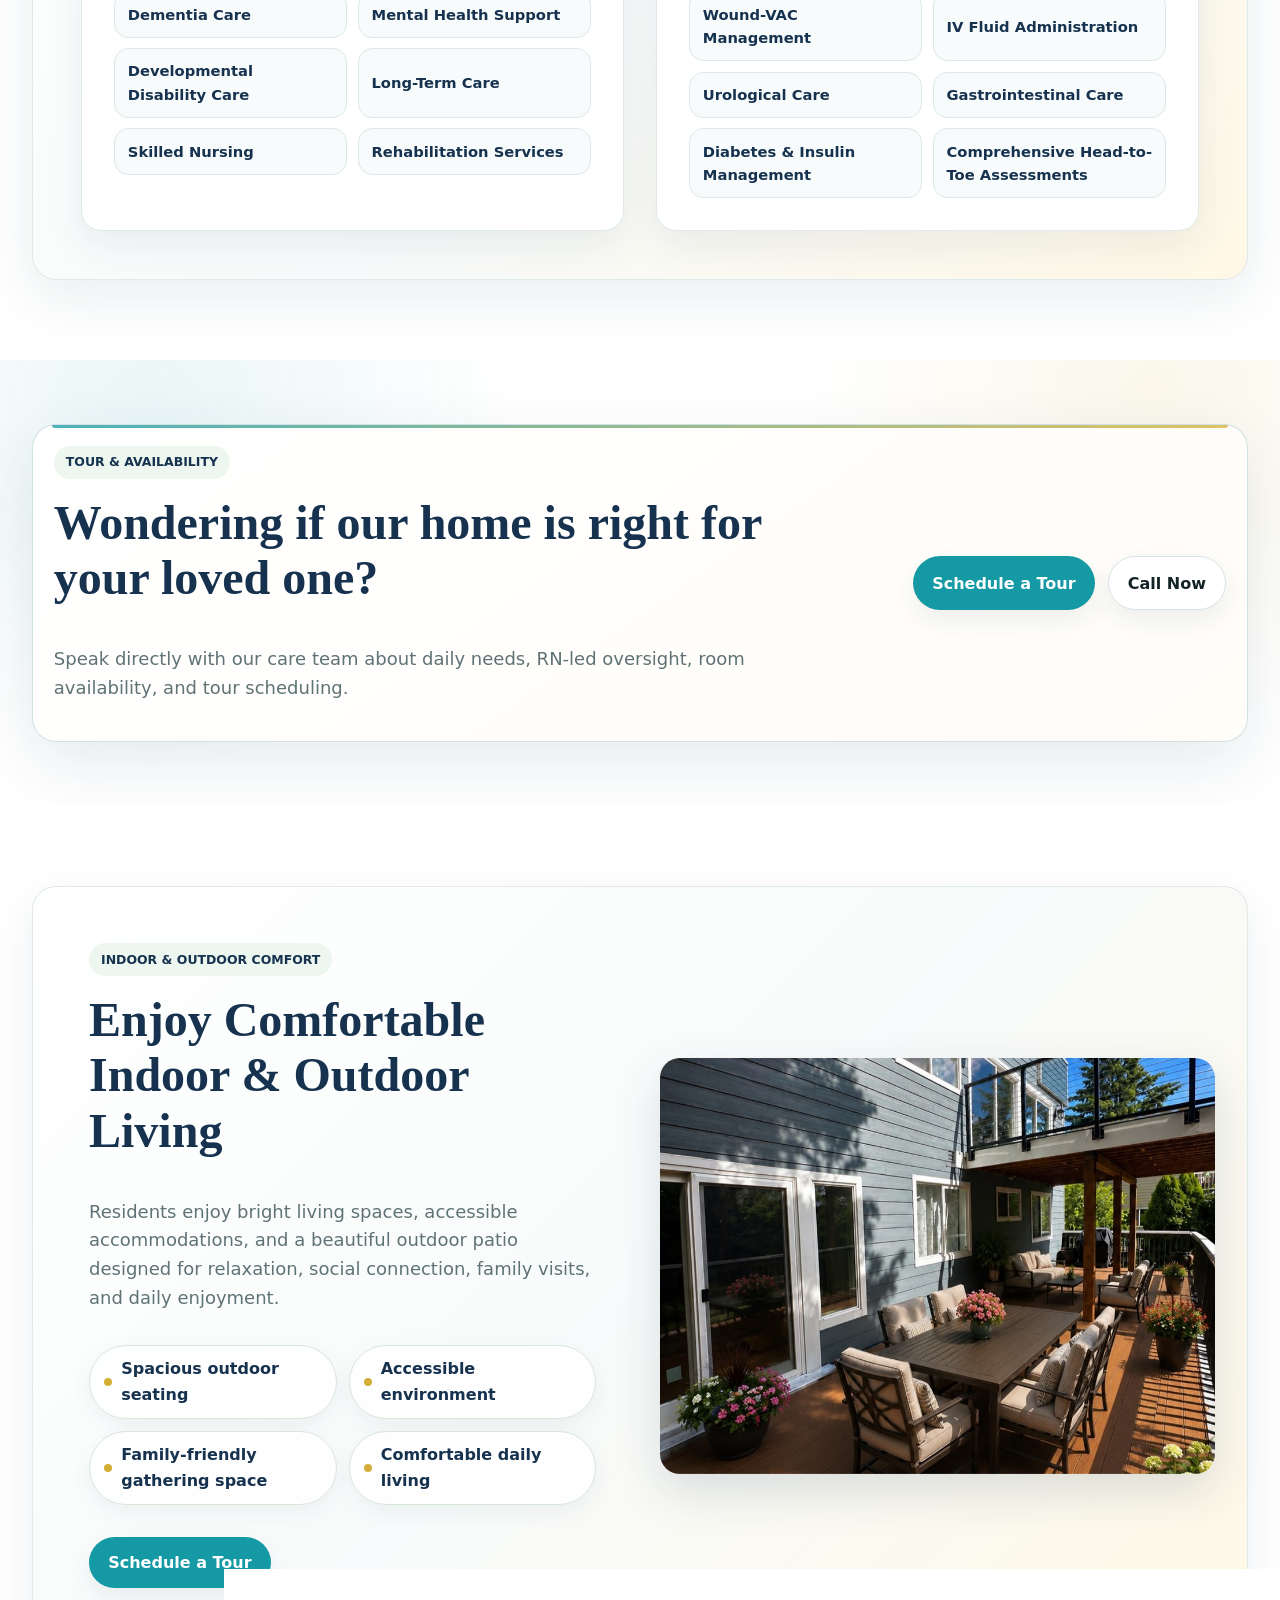
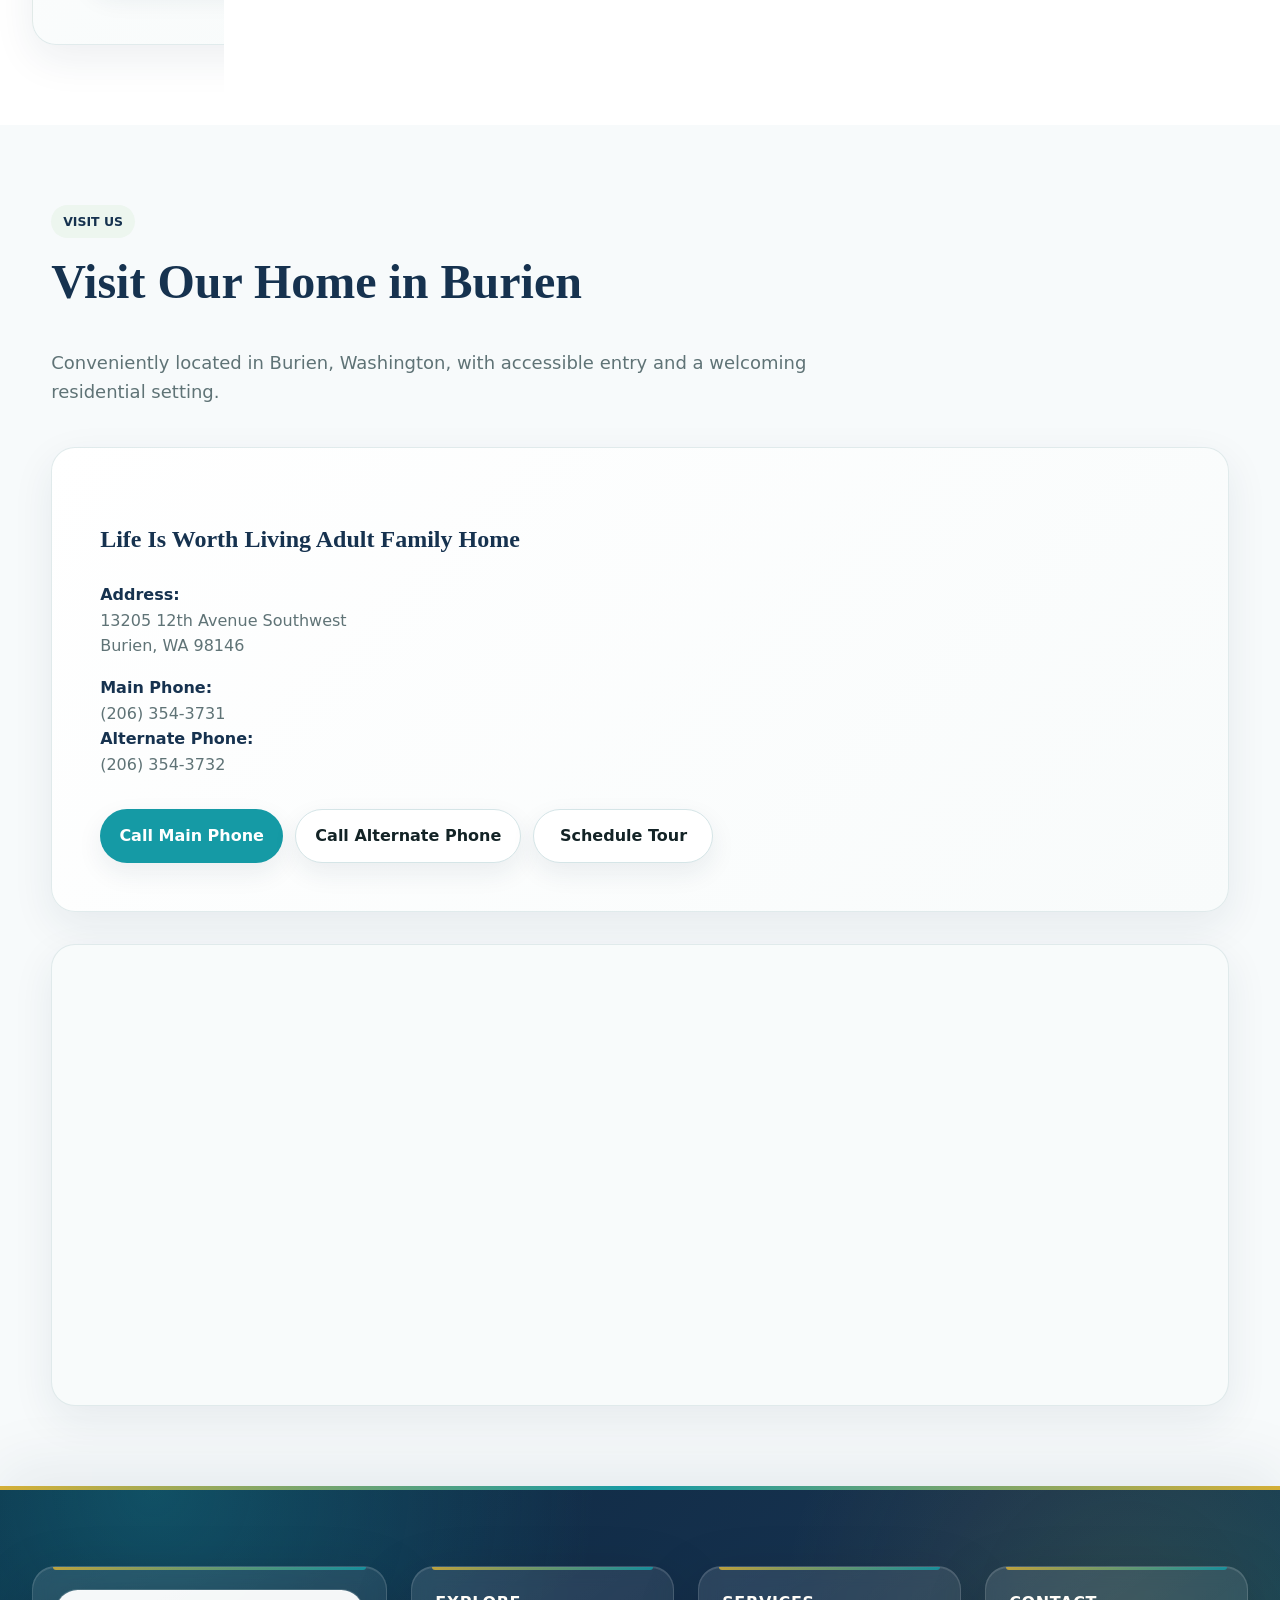
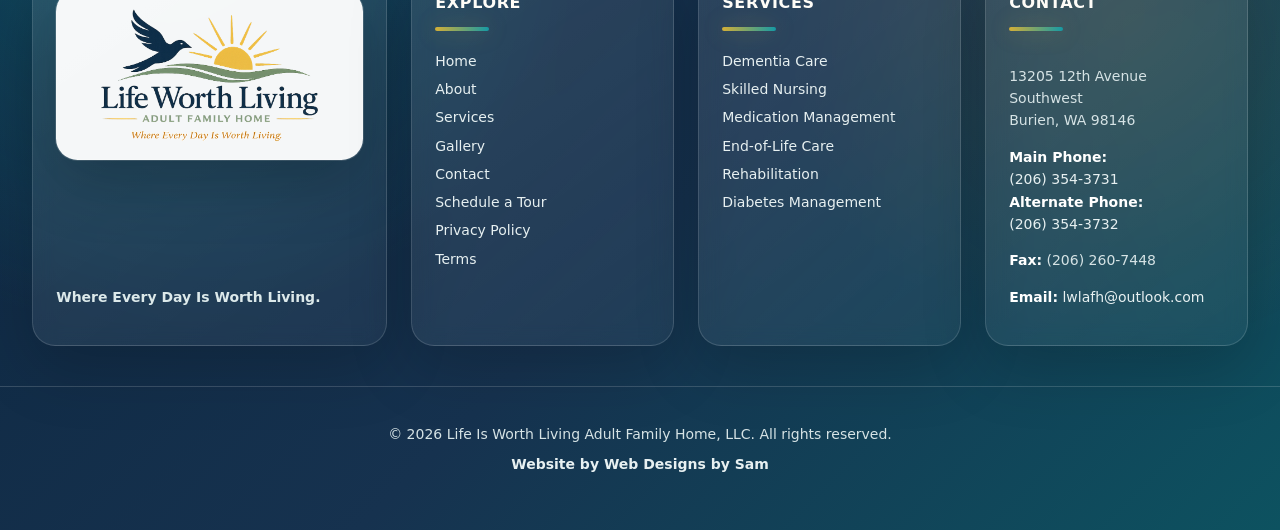
==== commit 7fe24f20: "Final review and remove Alem photo" ====
--- a/index.html
+++ b/index.html
@@ -15,7 +15,7 @@
   <meta name="twitter:image" content="https://www.lifeworthlivingafh.com/assets/social/og-image.jpg?v=2">
   <link rel="icon" type="image/png" href="favicon.png">
   <link rel="apple-touch-icon" href="apple-touch-icon.png">
-  <link rel="stylesheet" href="styles.css?v=photo2026">
+  <link rel="stylesheet" href="styles.css?v=finalreview2026">
   <script type="application/ld+json">{"@context":"https://schema.org","@type":"NursingHome","name":"Life Is Worth Living Adult Family Home, LLC","description":"RN-owned Adult Family Home in Burien, WA providing compassionate senior care with 15+ years of nursing experience.","address":{"@type":"PostalAddress","streetAddress":"13205 12th Avenue Southwest","addressLocality":"Burien","addressRegion":"WA","postalCode":"98146","addressCountry":"US"},"telephone":["(206) 354-3731","(206) 354-3732"],"email":"lwlafh@outlook.com","url":"https://www.lifeworthlivingafh.com","image":"https://www.lifeworthlivingafh.com/assets/social/og-image.jpg?v=2","openingHours":"Mo-Su 00:00-23:59"}</script>
 </head>
 <body>
--- a/styles.css
+++ b/styles.css
@@ -54,8 +54,7 @@
 @media(max-width:767px){.about-hero h1.text-4xl{font-size:1.58rem}}
 
 /* About owner refinements */
-.owner-portrait-frame{position:relative;overflow:hidden;margin:-.35rem -.35rem 1.6rem;border:1px solid rgba(219,231,232,.86);border-radius:1.25rem;background:linear-gradient(135deg,#edf6ef 0%,#fff8e6 100%);box-shadow:0 16px 42px rgba(22,50,79,.08)}.owner-portrait-frame img{display:block;width:100%;aspect-ratio:4/3;object-fit:cover;object-position:center}.owner-quote{position:relative;overflow:hidden;background:linear-gradient(135deg,#fff 0%,#f8fbfb 58%,#fff8e6 100%);padding:clamp(1.7rem,5vw,3.5rem) clamp(1.4rem,5vw,4rem) clamp(1.7rem,5vw,3.25rem);border-color:rgba(219,231,232,.9)}.owner-quote:before{content:"";position:absolute;left:0;top:0;bottom:0;width:6px;background:linear-gradient(180deg,var(--teal),var(--gold))}.owner-quote blockquote{position:relative;margin:0;padding-left:clamp(2.1rem,5vw,3.8rem);color:var(--navy);font-family:"Playfair Display",Georgia,"Times New Roman",serif;font-size:clamp(1.55rem,3vw,2.7rem);font-weight:800;line-height:1.2;text-wrap:balance}.quote-mark{position:absolute;left:clamp(1.2rem,3vw,2.25rem);top:clamp(1rem,3vw,1.8rem);color:rgba(21,154,165,.18);font-family:Georgia,"Times New Roman",serif;font-size:clamp(4.5rem,12vw,8rem);font-weight:900;line-height:1}@media(max-width:767px){.owner-portrait-frame{margin:0 0 1.35rem}.owner-quote blockquote{padding-left:1.45rem;font-size:1.42rem}.quote-mark{font-size:4rem;left:.9rem;top:.8rem}}
-.owner-portrait-square picture{display:block;width:100%}.owner-portrait-square img{aspect-ratio:1/1;object-fit:cover;background:#fff}
+.owner-profile-grid{align-items:stretch}.owner-portrait-frame{position:relative;overflow:hidden;margin:-.35rem -.35rem 1.6rem;border:1px solid rgba(219,231,232,.86);border-radius:1.5rem;background:linear-gradient(135deg,#edf6ef 0%,#fff8e6 100%);box-shadow:0 16px 42px rgba(22,50,79,.08)}.owner-card .owner-portrait-frame picture{display:block;width:100%}.owner-card .owner-portrait-frame img{display:block;width:100%;height:auto;aspect-ratio:4/3;object-fit:cover;object-position:center top;border-radius:1.25rem;clip-path:none}.owner-text-card{display:flex;flex-direction:column;justify-content:center;background:linear-gradient(135deg,#fff 0%,#fbfdfd 54%,#fff8e6 100%)}.owner-text-accent{position:relative;display:flex;align-items:center;justify-content:center;min-height:210px;margin:-.35rem -.35rem 1.6rem;border:1px solid rgba(219,231,232,.86);border-radius:1.5rem;background:radial-gradient(circle at 72% 24%,rgba(212,175,55,.2),rgba(212,175,55,0) 34%),linear-gradient(135deg,#f8fbfb 0%,#fff 52%,#fff8e6 100%);box-shadow:inset 0 1px 0 rgba(255,255,255,.85)}.owner-text-accent:before{content:"";position:absolute;top:24px;left:clamp(1.25rem,4vw,3rem);right:clamp(1.25rem,4vw,3rem);height:4px;border-radius:9999px;background:linear-gradient(90deg,var(--teal),var(--gold))}.owner-text-accent span{display:flex;align-items:center;justify-content:center;width:82px;height:82px;border-radius:1.4rem;background:var(--teal);color:#fff;font-family:"Playfair Display",Georgia,"Times New Roman",serif;font-size:3rem;font-weight:900;box-shadow:0 18px 44px rgba(21,154,165,.22)}.owner-care-note{border:1px solid rgba(219,231,232,.86);border-radius:1.2rem;background:rgba(255,255,255,.74);padding:1rem 1.1rem}.owner-care-note span{display:block;color:var(--teal);font-size:.78rem;font-weight:900;text-transform:uppercase;letter-spacing:.04em}.owner-care-note p{margin:.45rem 0 0;color:#526a70}.owner-quote{position:relative;overflow:hidden;background:linear-gradient(135deg,#fff 0%,#f8fbfb 58%,#fff8e6 100%);padding:clamp(1.7rem,5vw,3.5rem) clamp(1.4rem,5vw,4rem) clamp(1.7rem,5vw,3.25rem);border-color:rgba(219,231,232,.9)}.owner-quote:before{content:"";position:absolute;left:0;top:0;bottom:0;width:6px;background:linear-gradient(180deg,var(--teal),var(--gold))}.owner-quote blockquote{position:relative;margin:0;padding-left:clamp(2.1rem,5vw,3.8rem);color:var(--navy);font-family:"Playfair Display",Georgia,"Times New Roman",serif;font-size:clamp(1.55rem,3vw,2.7rem);font-weight:800;line-height:1.2;text-wrap:balance}.quote-mark{position:absolute;left:clamp(1.2rem,3vw,2.25rem);top:clamp(1rem,3vw,1.8rem);color:rgba(21,154,165,.18);font-family:Georgia,"Times New Roman",serif;font-size:clamp(4.5rem,12vw,8rem);font-weight:900;line-height:1}@media(max-width:767px){.owner-portrait-frame,.owner-text-accent{margin:0 0 1.35rem;border-radius:1.25rem}.owner-text-card{justify-content:flex-start}.owner-text-accent{min-height:160px}.owner-text-accent span{width:68px;height:68px;border-radius:1.1rem;font-size:2.4rem}.owner-card .owner-portrait-frame img{border-radius:1rem}.owner-quote blockquote{padding-left:1.45rem;font-size:1.42rem}.quote-mark{font-size:4rem;left:.9rem;top:.8rem}}
 
 /* Final services page polish */
 .services-trust-strip{padding:0 0 2.5rem}.services-trust-panel{margin-top:-2rem;position:relative;z-index:2;display:grid;grid-template-columns:repeat(4,minmax(0,1fr));gap:.85rem;border:1px solid rgba(219,231,232,.86);border-radius:1.5rem;background:rgba(255,255,255,.96);box-shadow:0 22px 70px rgba(22,50,79,.12);padding:clamp(1rem,2vw,1.35rem);backdrop-filter:blur(16px)}.services-trust-panel span{display:flex;align-items:center;min-height:54px;border:1px solid #d9e6da;border-radius:1rem;background:linear-gradient(135deg,#fff,#f8fbfb);padding:.8rem .9rem;color:var(--navy);font-size:.92rem;font-weight:900;box-shadow:0 8px 22px rgba(22,50,79,.06)}
